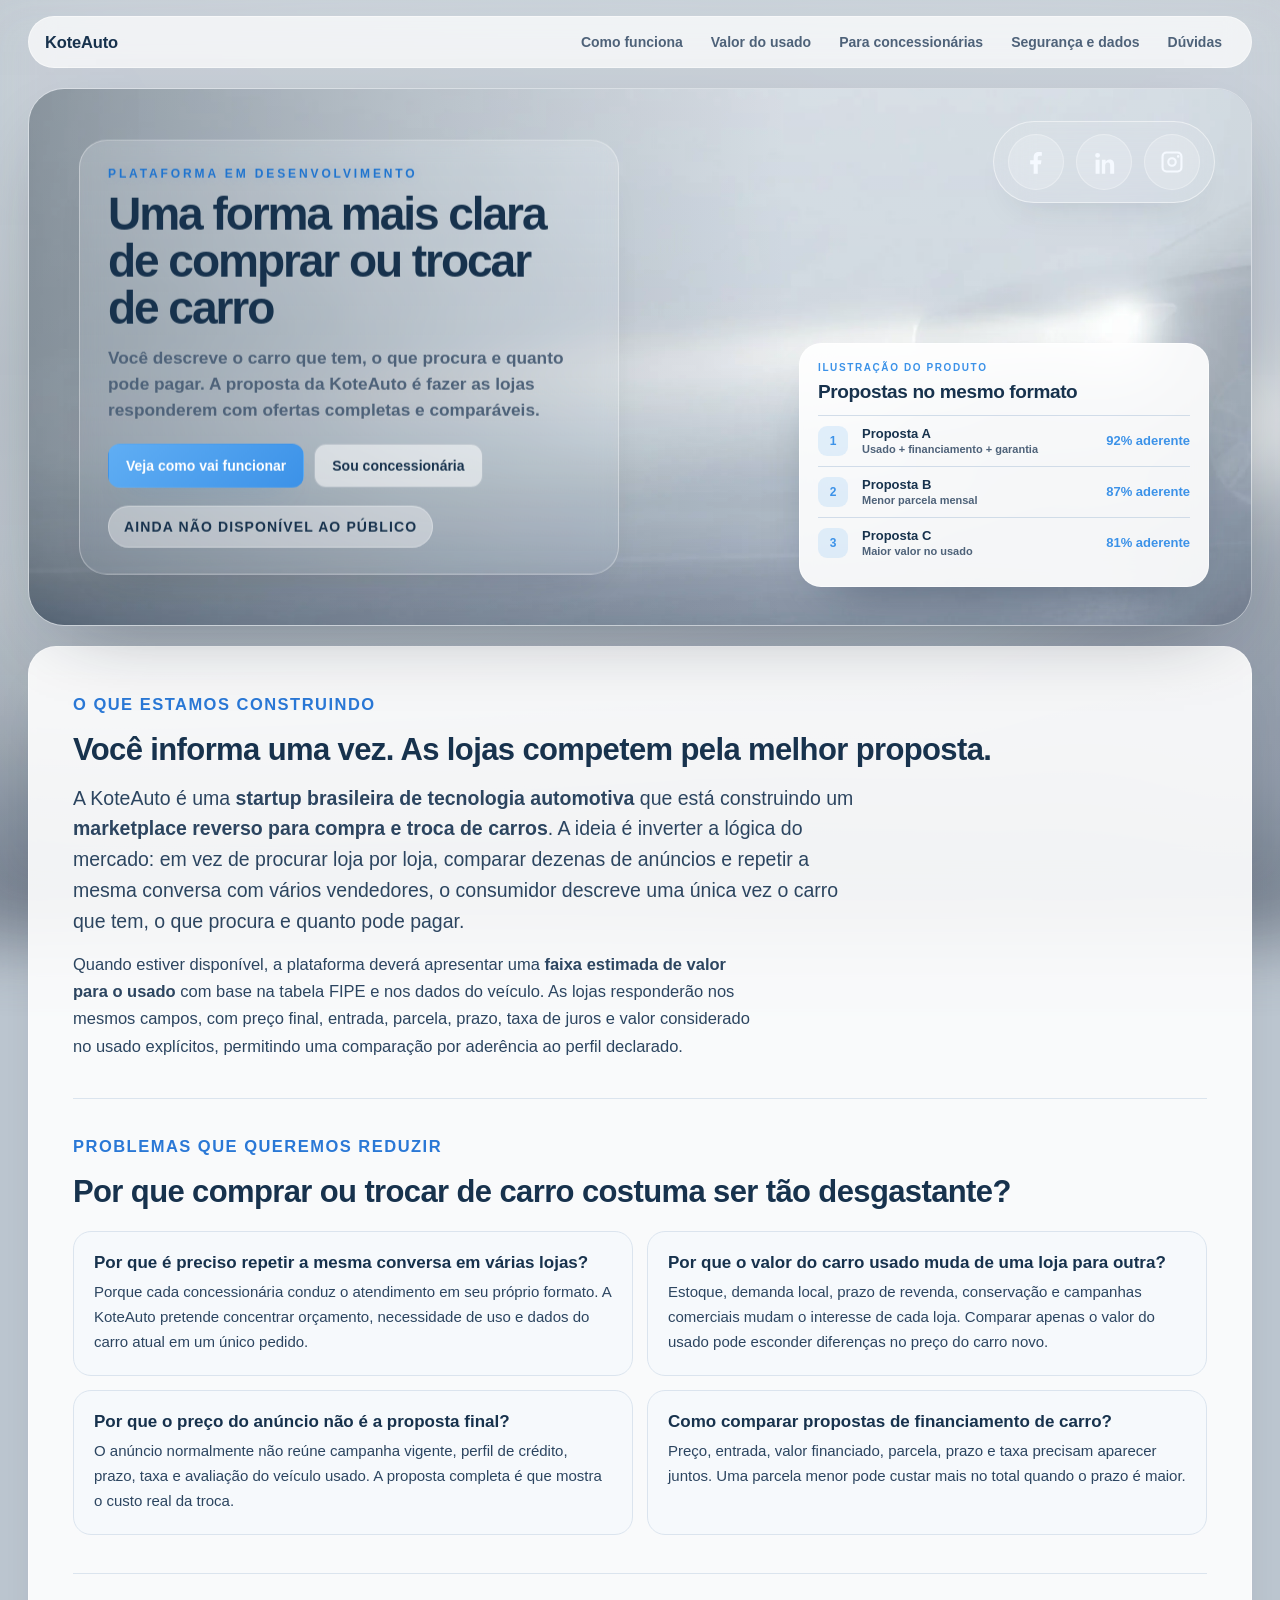
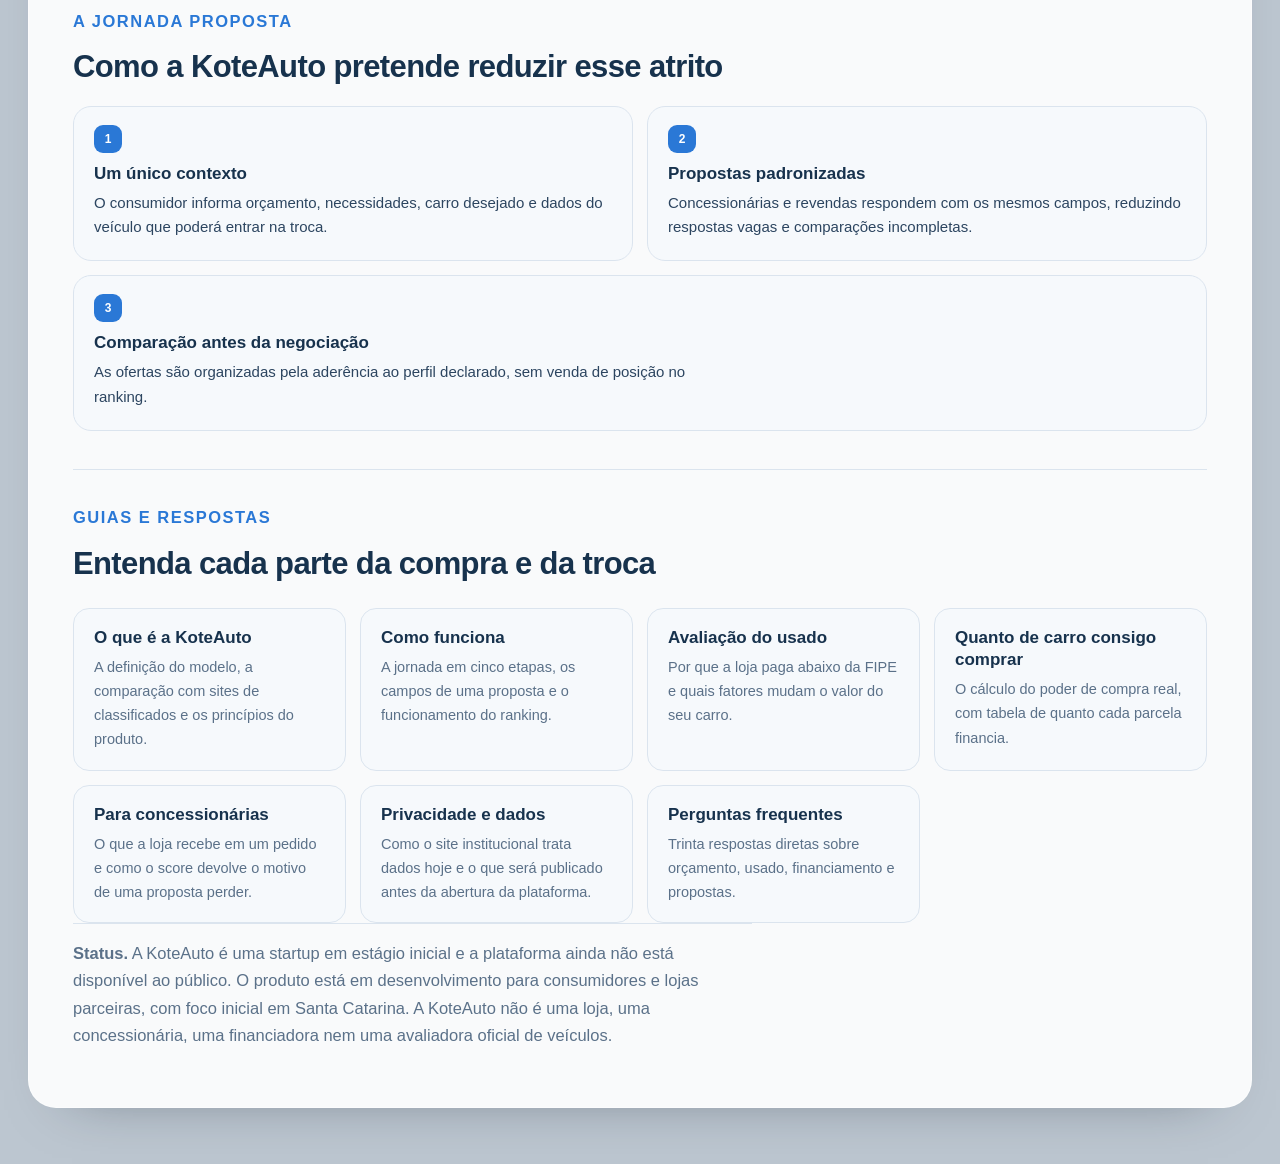
==== index.html @ b68dd977 "Atualiza site e aviso de privacidade" ====
<!DOCTYPE html>
<html lang="pt-BR">
<head>
  <meta charset="UTF-8" />
  <meta name="viewport" content="width=device-width, initial-scale=1" />
  <meta name="theme-color" content="#bcc6d0" />
  <title>KoteAuto | Marketplace reverso de compra e troca de carros</title>
  <meta
    name="description"
    content="A KoteAuto é uma startup brasileira de tecnologia automotiva que está construindo um marketplace reverso para compra e troca de carros: você informa uma vez o carro que tem, o que quer e quanto pode pagar, e as concessionárias enviam propostas comparáveis. Startup em estágio inicial, com piloto em validação."
  />
  <meta name="robots" content="index, follow, max-snippet:-1, max-image-preview:large" />
  <link rel="canonical" href="https://koteauto.com.br/" />
  <meta property="og:type" content="website" />
  <meta property="og:locale" content="pt_BR" />
  <meta property="og:site_name" content="KoteAuto" />
  <meta property="og:title" content="KoteAuto | Marketplace reverso de compra e troca de carros" />
  <meta property="og:description" content="Startup brasileira de tecnologia automotiva. Você informa uma vez, e as lojas competem pela melhor proposta." />
  <meta property="og:url" content="https://koteauto.com.br/" />
  <meta property="og:image" content="https://koteauto.com.br/new_desktop.png" />
  <meta property="og:image:alt" content="KoteAuto, uma maneira mais clara de comprar ou trocar de carro" />
  <meta name="twitter:card" content="summary_large_image" />
  <meta name="twitter:title" content="KoteAuto | Compra e troca de carros com propostas comparáveis" />
  <meta name="twitter:description" content="Conheça a proposta da KoteAuto para reduzir o desgaste de comprar ou trocar de carro." />
  <meta name="twitter:image" content="https://koteauto.com.br/new_desktop.png" />
  <link rel="icon" href="/favicon.svg" type="image/svg+xml" />
  <style>
    :root {
      --focus: #6bb3ff;
      --shadow: rgba(28, 41, 58, 0.22);
      --surface: rgba(231, 239, 247, 0.5);
      --surface-strong: rgba(255, 255, 255, 0.78);
      --surface-card: rgba(255, 255, 255, 0.9);
      --border: rgba(255, 255, 255, 0.4);
      --text-strong: #17324d;
      --text-muted: #4e6279;
      --text-on-art: #f5f9ff;
      --accent: #60aef4;
      --accent-strong: #3c92e8;
      --hero-panel: linear-gradient(180deg, rgba(244, 248, 252, 0.22), rgba(225, 234, 242, 0.1));
    }

    * {
      box-sizing: border-box;
    }

    html,
    body {
      height: 100%;
      margin: 0;
    }

    body {
      min-height: 100vh;
      min-height: 100dvh;
      overflow-x: hidden;
      background: #bcc6d0;
      color: var(--text-on-art);
      font-family: Arial, sans-serif;
    }

    body::before,
    body::after {
      content: "";
      position: fixed;
      inset: 0;
      pointer-events: none;
    }

    body::before {
      background: url("./fundo_limpo.webp") center center / cover no-repeat;
      filter: blur(34px) saturate(0.92) brightness(0.96);
      opacity: 0.95;
      transform: scale(1.08);
    }

    body::after {
      background: linear-gradient(180deg, rgba(245, 248, 252, 0.1), rgba(113, 128, 145, 0.08));
    }

    .page {
      position: relative;
      z-index: 1;
      isolation: isolate;
      width: min(1280px, calc(100vw - 24px));
      margin: 0 auto;
      padding: clamp(12px, 2vw, 20px) 0 56px;
      display: grid;
      grid-template-columns: minmax(0, 1fr);
      gap: clamp(22px, 4vw, 42px);
      align-content: start;
    }

    .desktop-layout {
      display: grid;
      gap: 18px;
      width: 100%;
    }

    .mobile-layout {
      display: none;
      width: 100%;
    }

    .mobile-stage {
      position: relative;
      width: 100%;
      min-height: 680px;
      overflow: hidden;
      border: 1px solid rgba(255, 255, 255, 0.34);
      border-radius: 30px;
      box-shadow: 0 26px 56px -38px rgba(16, 25, 38, 0.42);
    }

    .mobile-stage::before {
      content: "";
      position: absolute;
      inset: 0;
      z-index: 0;
      pointer-events: none;
      background:
        linear-gradient(180deg, rgba(255, 255, 255, 0.12), rgba(255, 255, 255, 0)),
        linear-gradient(90deg, rgba(12, 28, 43, 0.16), rgba(12, 28, 43, 0));
    }

    .mobile-art,
    .mobile-art img {
      display: block;
      width: 100%;
      height: 100%;
    }

    .mobile-art img {
      object-fit: cover;
      object-position: 74% center;
      -webkit-user-drag: none;
    }

    .mobile-social-dock {
      position: absolute;
      top: 24px;
      left: 50%;
      z-index: 2;
      display: inline-flex;
      align-items: center;
      gap: 10px;
      padding: 10px 12px;
      border: 1px solid rgba(255, 255, 255, 0.34);
      border-radius: 999px;
      background: rgba(255, 255, 255, 0.08);
      box-shadow: 0 16px 28px -24px rgba(39, 52, 68, 0.24);
      backdrop-filter: blur(12px);
      transform: translateX(-50%);
    }

    .mobile-social-link {
      width: 52px;
      height: 52px;
      display: grid;
      place-items: center;
      border-radius: 50%;
      background: rgba(255, 255, 255, 0.1);
      box-shadow: inset 0 0 0 1px rgba(255, 255, 255, 0.28);
      color: #f5f9ff;
      transition: transform 180ms ease, background-color 180ms ease, box-shadow 180ms ease;
    }

    .mobile-social-link:hover {
      transform: translateY(-1px);
      background: rgba(255, 255, 255, 0.16);
      box-shadow: inset 0 0 0 1px rgba(255, 255, 255, 0.36);
    }

    .mobile-social-link:focus-visible {
      outline: 2px solid var(--focus);
      outline-offset: 4px;
    }

    .mobile-social-link svg {
      width: 24px;
      height: 24px;
      fill: currentColor;
    }

    .mobile-social-link span {
      position: absolute;
      width: 1px;
      height: 1px;
      margin: -1px;
      padding: 0;
      overflow: hidden;
      clip: rect(0, 0, 0, 0);
      white-space: nowrap;
      border: 0;
    }

    .mobile-hero-panel {
      position: absolute;
      top: 106px;
      right: 18px;
      bottom: 20px;
      left: 18px;
      z-index: 1;
      padding: 18px;
      border: 1px solid rgba(255, 255, 255, 0.34);
      border-radius: 24px;
      background: transparent;
      color: var(--text-strong);
    }

    .mobile-hero-kicker {
      margin: 0 0 8px;
      color: #1f74cf;
      font-size: 11px;
      font-weight: 800;
      letter-spacing: 0.22em;
      text-transform: uppercase;
    }

    .mobile-hero-title {
      margin: 0;
      color: var(--text-strong);
      font-size: clamp(32px, 9.5vw, 44px);
      line-height: 1.02;
      letter-spacing: -0.045em;
    }

    .mobile-hero-subtitle {
      margin: 14px 0 0;
      color: var(--text-muted);
      font-size: 15px;
      font-weight: 600;
      line-height: 1.55;
    }

    .mobile-hero-brand {
      display: inline-flex;
      align-items: center;
      min-height: 38px;
      margin-top: 16px;
      padding: 0 16px;
      border-radius: 999px;
      box-shadow: inset 0 0 0 1px rgba(255, 255, 255, 0.24);
      color: var(--text-strong);
      font-size: 11px;
      font-weight: 700;
      letter-spacing: 0.08em;
      text-transform: uppercase;
    }

    .stage {
      position: relative;
      z-index: 2;
      width: 100%;
      max-width: 1280px;
      margin: 0 auto;
      aspect-ratio: 1366 / 580;
      user-select: none;
      -webkit-user-select: none;
      -webkit-touch-callout: none;
      overflow: hidden;
      border: 1px solid rgba(255, 255, 255, 0.32);
      border-radius: clamp(24px, 4vw, 36px);
      box-shadow: 0 28px 80px -40px rgba(16, 25, 38, 0.48);
    }

    .stage::before {
      content: "";
      position: absolute;
      inset: 0;
      z-index: 0;
      pointer-events: none;
      background:
        linear-gradient(90deg, rgba(12, 28, 43, 0.34) 0%, rgba(12, 28, 43, 0.14) 32%, rgba(12, 28, 43, 0) 62%),
        linear-gradient(180deg, rgba(255, 255, 255, 0.18), rgba(255, 255, 255, 0));
    }

    .art,
    .art picture,
    .art img {
      display: block;
      width: 100%;
      height: 100%;
    }

    .art img {
      object-fit: cover;
      object-position: center center;
      -webkit-user-drag: none;
    }

    .hero-overlay {
      position: absolute;
      top: 50%;
      left: clamp(24px, 5vw, 56px);
      z-index: 2;
      width: min(520px, calc(100% - 48px));
      padding: clamp(20px, 2.6vw, 26px);
      border: 1px solid rgba(255, 255, 255, 0.34);
      border-radius: 28px;
      background: var(--hero-panel);
      color: var(--text-strong);
      box-shadow: 0 22px 44px -34px rgba(15, 23, 42, 0.28);
      backdrop-filter: blur(10px) saturate(1.08);
      transform: translateY(-50%);
    }

    .hero-kicker {
      margin: 0 0 10px;
      color: #1f74cf;
      font-size: 12px;
      font-weight: 800;
      letter-spacing: 0.24em;
      text-shadow: 0 1px 10px rgba(31, 116, 207, 0.18);
      text-transform: uppercase;
    }

    .hero-title {
      margin: 0;
      color: var(--text-strong);
      font-size: clamp(34px, 4.2vw, 58px);
      line-height: 1.02;
      letter-spacing: -0.045em;
    }

    .hero-subtitle {
      margin: 14px 0 0;
      color: var(--text-muted);
      font-size: clamp(15px, 1.35vw, 18px);
      font-weight: 600;
      line-height: 1.5;
    }

    .hero-actions,
    .mobile-hero-actions {
      display: flex;
      flex-wrap: wrap;
      gap: 10px;
      margin-top: 20px;
    }

    .hero-cta {
      display: inline-flex;
      align-items: center;
      justify-content: center;
      min-height: 44px;
      padding: 0 17px;
      border: 1px solid transparent;
      border-radius: 12px;
      background: linear-gradient(135deg, var(--accent), var(--accent-strong));
      box-shadow: 0 16px 28px -20px rgba(38, 114, 190, 0.72);
      color: #fff;
      font-size: 14px;
      font-weight: 700;
      text-decoration: none;
      transition: transform 180ms ease, box-shadow 180ms ease;
    }

    .hero-cta--secondary {
      border-color: rgba(23, 50, 77, 0.18);
      background: rgba(255, 255, 255, 0.54);
      box-shadow: none;
      color: var(--text-strong);
    }

    .hero-cta:hover,
    .hero-cta:focus-visible {
      transform: translateY(-1px);
      box-shadow: 0 20px 32px -20px rgba(38, 114, 190, 0.82);
    }

    .hero-cta:focus-visible {
      outline: 2px solid var(--focus);
      outline-offset: 3px;
    }

    .hero-brand {
      display: inline-flex;
      align-items: center;
      min-height: 42px;
      margin-top: 18px;
      padding: 0 16px;
      border-radius: 999px;
      background: rgba(255, 255, 255, 0.38);
      box-shadow: inset 0 0 0 1px rgba(255, 255, 255, 0.28);
      color: var(--text-strong);
      font-size: 14px;
      font-weight: 700;
      letter-spacing: 0.08em;
      text-transform: uppercase;
    }

    .proposal-preview {
      position: absolute;
      right: 42px;
      bottom: 38px;
      z-index: 2;
      display: none;
      width: min(410px, 36vw);
      padding: 18px;
      border: 1px solid rgba(255, 255, 255, 0.58);
      border-radius: 22px;
      background: rgba(255, 255, 255, 0.9);
      box-shadow: 0 28px 60px -34px rgba(16, 35, 58, 0.58);
      color: var(--text-strong);
      backdrop-filter: blur(16px);
    }

    .proposal-preview small {
      display: block;
      margin-bottom: 8px;
      color: var(--accent-strong);
      font-size: 10px;
      font-weight: 800;
      letter-spacing: 0.16em;
      text-transform: uppercase;
    }

    .proposal-preview h2 {
      margin: 0 0 12px;
      font-size: 19px;
      letter-spacing: -0.02em;
    }

    .proposal-row {
      display: grid;
      grid-template-columns: 34px minmax(0, 1fr) auto;
      align-items: center;
      gap: 10px;
      padding: 10px 0;
      border-top: 1px solid rgba(195, 210, 226, 0.72);
    }

    .proposal-rank {
      width: 30px;
      height: 30px;
      display: grid;
      place-items: center;
      border-radius: 9px;
      background: rgba(96, 174, 244, 0.16);
      color: var(--accent-strong);
      font-size: 12px;
      font-weight: 800;
    }

    .proposal-name,
    .proposal-value {
      margin: 0;
    }

    .proposal-name {
      font-size: 13px;
      font-weight: 700;
    }

    .proposal-detail {
      display: block;
      margin-top: 2px;
      color: var(--text-muted);
      font-size: 11px;
    }

    .proposal-value {
      color: var(--accent-strong);
      font-size: 13px;
      font-weight: 800;
      text-align: right;
    }

    .social-dock {
      display: none;
      position: absolute;
      left: 50%;
      bottom: clamp(34px, 7vh, 62px);
      z-index: 3;
      transform: translateX(-50%);
      align-items: center;
      gap: 12px;
      padding: 14px 18px;
      border-radius: 999px;
      background: rgba(255, 255, 255, 0.14);
      border: 1px solid rgba(255, 255, 255, 0.5);
      box-shadow: 0 18px 40px rgba(39, 52, 68, 0.18);
      backdrop-filter: blur(18px);
    }

    .social-link {
      width: 56px;
      height: 56px;
      display: grid;
      place-items: center;
      border-radius: 50%;
      background: rgba(255, 255, 255, 0.18);
      box-shadow: inset 0 0 0 1px rgba(255, 255, 255, 0.3);
      color: #f5f9ff;
      transition:
        transform 180ms ease,
        background-color 180ms ease,
        box-shadow 180ms ease;
    }

    .social-link:hover {
      transform: translateY(-2px);
      background: rgba(255, 255, 255, 0.26);
      box-shadow:
        inset 0 0 0 1px rgba(255, 255, 255, 0.42),
        0 12px 24px rgba(39, 52, 68, 0.16);
    }

    .social-link:focus-visible {
      outline: 2px solid var(--focus);
      outline-offset: 4px;
      background: rgba(255, 255, 255, 0.24);
    }

    .social-link svg {
      width: 28px;
      height: 28px;
      fill: currentColor;
    }

    .social-link span {
      position: absolute;
      width: 1px;
      height: 1px;
      margin: -1px;
      padding: 0;
      overflow: hidden;
      clip: rect(0, 0, 0, 0);
      white-space: nowrap;
      border: 0;
    }

    .hotspots {
      position: absolute;
      inset: 0;
    }

    .hotspot {
      position: absolute;
      transform: translate(-50%, -50%);
      border-radius: 999px;
      background: rgba(255, 255, 255, 0);
      border: 1px solid rgba(255, 255, 255, 0);
      transition:
        transform 180ms ease,
        background-color 180ms ease,
        border-color 180ms ease,
        box-shadow 180ms ease;
    }

    .hotspot:hover {
      transform: translate(-50%, -50%) scale(1.04);
      background: rgba(255, 255, 255, 0.14);
      border-color: rgba(255, 255, 255, 0.8);
      box-shadow: 0 14px 28px rgba(0, 0, 0, 0.14);
    }

    .hotspot:focus-visible {
      outline: 2px solid var(--focus);
      outline-offset: 4px;
      background: rgba(255, 255, 255, 0.18);
      border-color: rgba(255, 255, 255, 0.95);
    }

    .hotspot span {
      position: absolute;
      width: 1px;
      height: 1px;
      margin: -1px;
      padding: 0;
      overflow: hidden;
      clip: rect(0, 0, 0, 0);
      white-space: nowrap;
      border: 0;
    }

    .hotspots--desktop .hotspot {
      width: 8.4%;
      max-width: 110px;
      min-width: 54px;
      aspect-ratio: 1;
    }

    .hotspot--facebook-desktop {
      left: 37.6%;
      top: 85.5%;
    }

    .hotspot--linkedin-desktop {
      left: 50.1%;
      top: 85.5%;
    }

    .hotspot--instagram-desktop {
      left: 62.6%;
      top: 85.5%;
    }

    .hotspots--mobile {
      display: none;
    }

    .page--clean .hotspots {
      display: none;
    }

    .page--clean .social-dock {
      display: inline-flex;
    }

    @media (min-width: 769px) {
      .page {
        width: min(1380px, calc(100vw - 40px));
        padding-top: 16px;
        gap: 18px;
      }

      .stage {
        max-width: 1320px;
        aspect-ratio: 1366 / 600;
      }

      .art img {
        object-position: center 54%;
      }

      .hero-overlay {
        left: 42px;
        width: min(510px, 42vw);
        padding: 26px 28px;
      }

      .hero-title {
        font-size: clamp(38px, 3.6vw, 52px);
      }

      .page--clean .social-dock {
        top: 32px;
        right: 36px;
        bottom: auto;
        left: auto;
        transform: none;
        padding: 12px 14px;
        background: rgba(255, 255, 255, 0.1);
        box-shadow: 0 18px 40px -26px rgba(39, 52, 68, 0.22);
      }

    }

    @media (min-width: 1100px) {
      .page {
        width: min(1460px, calc(100vw - 56px));
        gap: 20px;
      }

      .stage {
        max-width: 1400px;
      }

      .hero-overlay {
        left: 50px;
        width: min(540px, 43vw);
      }

      .proposal-preview {
        display: block;
      }

    }

    @media (min-width: 1500px) {
      .page {
        width: min(1540px, calc(100vw - 88px));
        gap: 22px;
      }

      .stage {
        max-width: 1480px;
        aspect-ratio: 1366 / 575;
      }

      .hero-overlay {
        left: 56px;
        width: min(580px, 42vw);
        padding: 30px 32px;
      }

      .hero-title {
        font-size: clamp(44px, 3.3vw, 58px);
      }

      .page--clean .social-dock {
        top: 34px;
        right: 40px;
      }

    }

    @media (max-width: 768px) {
      .desktop-layout {
        display: none;
      }

      .mobile-layout {
        display: grid;
        gap: 12px;
      }

      body::before {
        background: url("./fundo_limpo.webp") center center / cover no-repeat;
        filter: blur(24px) saturate(0.94) brightness(0.98);
      }

      .page {
        width: min(calc(100vw - 16px), 100%);
        padding: 8px 0 40px;
        gap: 18px;
      }

      .stage {
        width: 100%;
        aspect-ratio: 4 / 4.35;
        border-radius: 28px;
      }

      .art img {
        object-position: 74% center;
      }

      .hero-overlay {
        top: auto;
        right: 14px;
        bottom: 72px;
        left: 14px;
        width: auto;
        padding: 16px;
        border-color: rgba(255, 255, 255, 0.34);
        border-radius: 22px;
        background: transparent;
        box-shadow: none;
        backdrop-filter: none;
        transform: none;
      }

      .hero-title {
        font-size: clamp(28px, 9vw, 42px);
      }

      .hero-subtitle {
        font-size: 15px;
      }

      .mobile-hero-actions {
        display: grid;
        grid-template-columns: 1fr;
        margin-top: 18px;
      }

      .mobile-hero-brand {
        min-height: 38px;
        margin-top: 14px;
        background: transparent;
        box-shadow: inset 0 0 0 1px rgba(255, 255, 255, 0.24);
        font-size: 10px;
      }

      .hotspots--desktop {
        display: none;
      }

      .hotspots--mobile {
        display: block;
      }

      .hotspots--mobile .hotspot {
        width: 13.6%;
        max-width: 112px;
        min-width: 58px;
        aspect-ratio: 1;
      }

      .hotspot--facebook-mobile {
        left: 27.6%;
        top: 87.7%;
      }

      .hotspot--linkedin-mobile {
        left: 50.2%;
        top: 87.7%;
      }

      .hotspot--instagram-mobile {
        left: 72.7%;
        top: 87.7%;
      }

      .page--clean .social-dock {
        gap: 10px;
        padding: 10px 12px;
        top: 42px;
        bottom: auto;
        background: rgba(255, 255, 255, 0.08);
        box-shadow: 0 16px 26px -24px rgba(39, 52, 68, 0.24);
        backdrop-filter: blur(12px);
      }

      .social-link {
        width: 50px;
        height: 50px;
      }

      .social-link svg {
        width: 24px;
        height: 24px;
      }

    }

    @media (prefers-reduced-motion: reduce) {
      .hotspot,
      .mobile-social-link,
      .hero-cta {
        transition: none;
        animation: none;
      }
    }

    /* --- Navegação de conteúdo --- */
    .home-nav {
      width: 100%;
      min-width: 0;
      display: flex;
      flex-wrap: nowrap;
      align-items: center;
      gap: 16px;
      overflow-x: auto;
      scrollbar-width: none;
      padding: 10px 16px;
      border: 1px solid rgba(255, 255, 255, 0.44);
      border-radius: 999px;
      background: rgba(255, 255, 255, 0.72);
      backdrop-filter: blur(12px);
      box-shadow: 0 18px 36px -30px rgba(16, 25, 38, 0.5);
    }

    .home-nav::-webkit-scrollbar {
      display: none;
    }

    .home-nav-brand {
      flex: 0 0 auto;
      font-weight: 700;
      font-size: 16.5px;
      letter-spacing: -0.01em;
      color: #17324d;
      text-decoration: none;
    }

    .home-nav-links {
      display: flex;
      flex-wrap: nowrap;
      gap: 2px;
      list-style: none;
      margin: 0 0 0 auto;
      padding: 0;
      min-width: 0;
      flex: 0 0 auto;
    }

    .home-nav-links a {
      display: block;
      padding: 7px 13px;
      border-radius: 999px;
      font-size: 14px;
      font-weight: 600;
      color: #4e6279;
      text-decoration: none;
      white-space: nowrap;
      transition: background 0.15s, color 0.15s;
    }

    .home-nav-links a:hover,
    .home-nav-links a:focus-visible {
      background: rgba(96, 174, 244, 0.18);
      color: #184f95;
    }

    /* --- Bloco de conteúdo indexável --- */
    .home-content {
      background: rgba(255, 255, 255, 0.9);
      border: 1px solid rgba(255, 255, 255, 0.5);
      border-radius: 28px;
      padding: clamp(24px, 3.6vw, 44px);
      color: #2c4560;
      box-shadow: 0 26px 56px -44px rgba(16, 25, 38, 0.5);
    }

    .home-content h2 {
      font-size: clamp(23px, 3vw, 31px);
      line-height: 1.18;
      letter-spacing: -0.02em;
      color: #17324d;
      margin: 0 0 14px;
    }

    .home-content h3 {
      font-size: 17px;
      line-height: 1.3;
      color: #17324d;
      margin: 0 0 6px;
    }

    .home-content p {
      font-size: 16.5px;
      line-height: 1.66;
      margin: 0 0 14px;
      max-width: 74ch;
    }

    .home-content .home-lead {
      font-size: clamp(17px, 2vw, 19.5px);
      line-height: 1.58;
    }

    .home-eyebrow {
      display: inline-block;
      font-size: 12.5px;
      font-weight: 700;
      letter-spacing: 0.09em;
      text-transform: uppercase;
      color: #2a78d6;
      margin: 0 0 10px;
    }

    .home-cards {
      display: grid;
      grid-template-columns: repeat(auto-fit, minmax(238px, 1fr));
      gap: 14px;
      margin-top: 26px;
    }

    .home-card {
      display: block;
      padding: 18px 20px;
      border-radius: 16px;
      border: 1px solid #dbe4ee;
      background: #f6f9fc;
      text-decoration: none;
      color: #2c4560;
      transition: transform 0.15s, border-color 0.15s;
    }

    .home-card:hover,
    .home-card:focus-visible {
      transform: translateY(-2px);
      border-color: #86b6ef;
    }

    .home-card p {
      font-size: 14.5px;
      color: #5b7189;
      margin: 0;
    }

    .home-section {
      margin-top: 38px;
      padding-top: 34px;
      border-top: 1px solid #dbe4ee;
    }

    .pain-grid,
    .home-steps {
      display: grid;
      grid-template-columns: repeat(2, minmax(0, 1fr));
      gap: 14px;
      margin-top: 20px;
    }

    .pain-card,
    .home-step {
      padding: 20px;
      border: 1px solid #dbe4ee;
      border-radius: 18px;
      background: #f6f9fc;
    }

    .pain-card p,
    .home-step p {
      margin: 0;
      font-size: 15px;
    }

    .home-step {
      position: relative;
      padding-top: 56px;
    }

    .home-step-number {
      position: absolute;
      top: 18px;
      left: 20px;
      width: 28px;
      height: 28px;
      display: grid;
      place-items: center;
      border-radius: 9px;
      background: #2a78d6;
      color: #fff;
      font-size: 12px;
      font-weight: 800;
    }

    .home-step:last-child {
      grid-column: 1 / -1;
    }

    .home-status {
      margin: 24px 0 0;
      padding-top: 16px;
      border-top: 1px solid #dbe4ee;
      font-size: 14.5px;
      color: #5b7189;
    }

    @media (max-width: 768px) {
      .home-nav {
        border-radius: 22px;
      }

      .home-nav-links {
        margin-left: 0;
      }

      .pain-grid,
      .home-steps {
        grid-template-columns: 1fr;
      }

      .home-step:last-child {
        grid-column: auto;
      }
    }
  </style>
</head>
<body>
  <main class="page" aria-label="KoteAuto em construção">
    <nav class="home-nav" aria-label="Conteúdo KoteAuto">
      <a class="home-nav-brand" href="/">KoteAuto</a>
      <ul class="home-nav-links">
        <li><a href="/como-funciona">Como funciona</a></li>
        <li><a href="/avaliacao-do-usado">Valor do usado</a></li>
        <li><a href="/para-concessionarias">Para concessionárias</a></li>
        <li><a href="/privacidade-e-dados">Segurança e dados</a></li>
        <li><a href="/perguntas-frequentes">Dúvidas</a></li>
      </ul>
    </nav>
    <div class="desktop-layout">
      <div class="stage">
        <div class="art">
          <picture>
            <source data-background-source="mobile" srcset="./fundo_limpo.webp" media="(max-width: 768px)" type="image/webp" />
            <source data-background-source="desktop" srcset="./fundo_limpo.webp" media="(min-width: 769px)" type="image/webp" />
            <img data-background-image src="./fundo_limpo.webp" alt="Farol de veículo na neblina" width="2798" height="1690" />
          </picture>
        </div>

        <section class="hero-overlay" aria-labelledby="hero-title">
          <p class="hero-kicker">Plataforma em desenvolvimento</p>
          <h1 class="hero-title" id="hero-title">Uma forma mais clara de comprar ou trocar de carro</h1>
          <p class="hero-subtitle">Você descreve o carro que tem, o que procura e quanto pode pagar. A proposta da KoteAuto é fazer as lojas responderem com ofertas completas e comparáveis.</p>

          <div class="hero-actions">
            <a class="hero-cta" href="/como-funciona">Veja como vai funcionar</a>
            <a class="hero-cta hero-cta--secondary" href="/para-concessionarias">Sou concessionária</a>
          </div>

          <div class="hero-brand">Ainda não disponível ao público</div>
        </section>

        <aside class="proposal-preview" aria-label="Ilustração de propostas comparáveis">
          <small>Ilustração do produto</small>
          <h2>Propostas no mesmo formato</h2>
          <div class="proposal-row">
            <span class="proposal-rank">1</span>
            <p class="proposal-name">Proposta A<span class="proposal-detail">Usado + financiamento + garantia</span></p>
            <p class="proposal-value">92% aderente</p>
          </div>
          <div class="proposal-row">
            <span class="proposal-rank">2</span>
            <p class="proposal-name">Proposta B<span class="proposal-detail">Menor parcela mensal</span></p>
            <p class="proposal-value">87% aderente</p>
          </div>
          <div class="proposal-row">
            <span class="proposal-rank">3</span>
            <p class="proposal-name">Proposta C<span class="proposal-detail">Maior valor no usado</span></p>
            <p class="proposal-value">81% aderente</p>
          </div>
        </aside>

        <div class="hotspots hotspots--desktop" aria-label="Redes sociais da KoteAuto no desktop">
          <a
            class="hotspot hotspot--facebook-desktop"
            data-social="facebook"
            href="https://www.facebook.com/"
            target="_blank"
            rel="noreferrer"
            aria-label="Facebook da KoteAuto"
          >
            <span>Facebook</span>
          </a>
          <a
            class="hotspot hotspot--linkedin-desktop"
            data-social="linkedin"
            href="https://www.linkedin.com/"
            target="_blank"
            rel="noreferrer"
            aria-label="LinkedIn da KoteAuto"
          >
            <span>LinkedIn</span>
          </a>
          <a
            class="hotspot hotspot--instagram-desktop"
            data-social="instagram"
            href="https://www.instagram.com/"
            target="_blank"
            rel="noreferrer"
            aria-label="Instagram da KoteAuto"
          >
            <span>Instagram</span>
          </a>
        </div>

        <div class="hotspots hotspots--mobile" aria-label="Redes sociais da KoteAuto no mobile">
          <a
            class="hotspot hotspot--facebook-mobile"
            data-social="facebook"
            href="https://www.facebook.com/"
            target="_blank"
            rel="noreferrer"
            aria-label="Facebook da KoteAuto"
          >
            <span>Facebook</span>
          </a>
          <a
            class="hotspot hotspot--linkedin-mobile"
            data-social="linkedin"
            href="https://www.linkedin.com/"
            target="_blank"
            rel="noreferrer"
            aria-label="LinkedIn da KoteAuto"
          >
            <span>LinkedIn</span>
          </a>
          <a
            class="hotspot hotspot--instagram-mobile"
            data-social="instagram"
            href="https://www.instagram.com/"
            target="_blank"
            rel="noreferrer"
            aria-label="Instagram da KoteAuto"
          >
            <span>Instagram</span>
          </a>
        </div>

        <div class="social-dock" aria-label="Redes sociais da KoteAuto">
          <a
            class="social-link"
            data-social="facebook"
            href="https://www.facebook.com/"
            target="_blank"
            rel="noreferrer"
            aria-label="Facebook da KoteAuto"
          >
            <svg viewBox="0 0 24 24" aria-hidden="true">
              <path d="M13.5 22v-8h2.7l.5-3.4h-3.2V8.4c0-1 .3-1.7 1.8-1.7H17V3.6c-.3 0-1.4-.1-2.6-.1-2.6 0-4.4 1.6-4.4 4.5v2.6H7v3.4h3V22h3.5Z" />
            </svg>
            <span>Facebook</span>
          </a>
          <a
            class="social-link"
            data-social="linkedin"
            href="https://www.linkedin.com/"
            target="_blank"
            rel="noreferrer"
            aria-label="LinkedIn da KoteAuto"
          >
            <svg viewBox="0 0 24 24" aria-hidden="true">
              <path d="M6.5 8.4a2.1 2.1 0 1 1 0-4.2 2.1 2.1 0 0 1 0 4.2ZM4.8 22V10.1h3.4V22H4.8Zm5.4 0V10.1h3.2v1.6h.1c.4-.8 1.5-1.9 3.2-1.9 3.4 0 4 2.2 4 5.2V22h-3.4v-6.2c0-1.5 0-3.3-2-3.3s-2.3 1.6-2.3 3.2V22h-3.4Z" />
            </svg>
            <span>LinkedIn</span>
          </a>
          <a
            class="social-link"
            data-social="instagram"
            href="https://www.instagram.com/"
            target="_blank"
            rel="noreferrer"
            aria-label="Instagram da KoteAuto"
          >
            <svg viewBox="0 0 24 24" aria-hidden="true">
              <path d="M7.2 3h9.6A4.2 4.2 0 0 1 21 7.2v9.6a4.2 4.2 0 0 1-4.2 4.2H7.2A4.2 4.2 0 0 1 3 16.8V7.2A4.2 4.2 0 0 1 7.2 3Zm-.1 1.8A2.4 2.4 0 0 0 4.8 7.1v9.8a2.4 2.4 0 0 0 2.3 2.3h9.8a2.4 2.4 0 0 0 2.3-2.3V7.1a2.4 2.4 0 0 0-2.3-2.3H7.1Zm10.2 1.3a1.1 1.1 0 1 1 0 2.2 1.1 1.1 0 0 1 0-2.2ZM12 7.9a4.1 4.1 0 1 1 0 8.2 4.1 4.1 0 0 1 0-8.2Zm0 1.8a2.3 2.3 0 1 0 0 4.6 2.3 2.3 0 0 0 0-4.6Z" />
            </svg>
            <span>Instagram</span>
          </a>
        </div>
      </div>

    </div>

    <div class="mobile-layout">
      <section class="mobile-stage" aria-labelledby="mobile-hero-title">
        <div class="mobile-art">
          <img src="./fundo_limpo.webp" alt="Farol de veículo na neblina" width="2798" height="1690" />
        </div>

        <div class="mobile-social-dock" aria-label="Redes sociais da KoteAuto no mobile">
          <a
            class="mobile-social-link"
            data-social="facebook"
            href="https://www.facebook.com/"
            target="_blank"
            rel="noreferrer"
            aria-label="Facebook da KoteAuto"
          >
            <svg viewBox="0 0 24 24" aria-hidden="true">
              <path d="M13.5 22v-8h2.7l.5-3.4h-3.2V8.4c0-1 .3-1.7 1.8-1.7H17V3.6c-.3 0-1.4-.1-2.6-.1-2.6 0-4.4 1.6-4.4 4.5v2.6H7v3.4h3V22h3.5Z" />
            </svg>
            <span>Facebook</span>
          </a>
          <a
            class="mobile-social-link"
            data-social="linkedin"
            href="https://www.linkedin.com/"
            target="_blank"
            rel="noreferrer"
            aria-label="LinkedIn da KoteAuto"
          >
            <svg viewBox="0 0 24 24" aria-hidden="true">
              <path d="M6.5 8.4a2.1 2.1 0 1 1 0-4.2 2.1 2.1 0 0 1 0 4.2ZM4.8 22V10.1h3.4V22H4.8Zm5.4 0V10.1h3.2v1.6h.1c.4-.8 1.5-1.9 3.2-1.9 3.4 0 4 2.2 4 5.2V22h-3.4v-6.2c0-1.5 0-3.3-2-3.3s-2.3 1.6-2.3 3.2V22h-3.4Z" />
            </svg>
            <span>LinkedIn</span>
          </a>
          <a
            class="mobile-social-link"
            data-social="instagram"
            href="https://www.instagram.com/"
            target="_blank"
            rel="noreferrer"
            aria-label="Instagram da KoteAuto"
          >
            <svg viewBox="0 0 24 24" aria-hidden="true">
              <path d="M7.2 3h9.6A4.2 4.2 0 0 1 21 7.2v9.6a4.2 4.2 0 0 1-4.2 4.2H7.2A4.2 4.2 0 0 1 3 16.8V7.2A4.2 4.2 0 0 1 7.2 3Zm-.1 1.8A2.4 2.4 0 0 0 4.8 7.1v9.8a2.4 2.4 0 0 0 2.3 2.3h9.8a2.4 2.4 0 0 0 2.3-2.3V7.1a2.4 2.4 0 0 0-2.3-2.3H7.1Zm10.2 1.3a1.1 1.1 0 1 1 0 2.2 1.1 1.1 0 0 1 0-2.2ZM12 7.9a4.1 4.1 0 1 1 0 8.2 4.1 4.1 0 0 1 0-8.2Zm0 1.8a2.3 2.3 0 1 0 0 4.6 2.3 2.3 0 0 0 0-4.6Z" />
            </svg>
            <span>Instagram</span>
          </a>
        </div>

        <section class="mobile-hero-panel" aria-label="Apresentação da KoteAuto">
          <p class="mobile-hero-kicker">Plataforma em desenvolvimento</p>
          <h1 class="mobile-hero-title" id="mobile-hero-title">Uma forma mais clara de comprar ou trocar de carro</h1>
          <p class="mobile-hero-subtitle">Você descreve sua necessidade uma vez. A proposta é receber ofertas completas e comparáveis de concessionárias.</p>

          <div class="mobile-hero-actions">
            <a class="hero-cta" href="/como-funciona">Veja como vai funcionar</a>
            <a class="hero-cta hero-cta--secondary" href="/para-concessionarias">Sou concessionária</a>
          </div>

          <div class="mobile-hero-brand">Ainda não disponível ao público</div>
        </section>
      </section>

    </div>

    <section class="home-content" aria-labelledby="sobre-title">
      <p class="home-eyebrow">O que estamos construindo</p>
      <h2 id="sobre-title">Você informa uma vez. As lojas competem pela melhor proposta.</h2>
      <p class="home-lead">A KoteAuto é uma <strong>startup brasileira de tecnologia automotiva</strong> que está construindo um <strong>marketplace reverso para compra e troca de carros</strong>. A ideia é inverter a lógica do mercado: em vez de procurar loja por loja, comparar dezenas de anúncios e repetir a mesma conversa com vários vendedores, o consumidor descreve uma única vez o carro que tem, o que procura e quanto pode pagar.</p>
      <p>Quando estiver disponível, a plataforma deverá apresentar uma <strong>faixa estimada de valor para o usado</strong> com base na tabela FIPE e nos dados do veículo. As lojas responderão nos mesmos campos, com preço final, entrada, parcela, prazo, taxa de juros e valor considerado no usado explícitos, permitindo uma comparação por aderência ao perfil declarado.</p>

      <section class="home-section" aria-labelledby="atrito-title">
        <p class="home-eyebrow">Problemas que queremos reduzir</p>
        <h2 id="atrito-title">Por que comprar ou trocar de carro costuma ser tão desgastante?</h2>
        <div class="pain-grid">
          <article class="pain-card">
            <h3>Por que é preciso repetir a mesma conversa em várias lojas?</h3>
            <p>Porque cada concessionária conduz o atendimento em seu próprio formato. A KoteAuto pretende concentrar orçamento, necessidade de uso e dados do carro atual em um único pedido.</p>
          </article>
          <article class="pain-card">
            <h3>Por que o valor do carro usado muda de uma loja para outra?</h3>
            <p>Estoque, demanda local, prazo de revenda, conservação e campanhas comerciais mudam o interesse de cada loja. Comparar apenas o valor do usado pode esconder diferenças no preço do carro novo.</p>
          </article>
          <article class="pain-card">
            <h3>Por que o preço do anúncio não é a proposta final?</h3>
            <p>O anúncio normalmente não reúne campanha vigente, perfil de crédito, prazo, taxa e avaliação do veículo usado. A proposta completa é que mostra o custo real da troca.</p>
          </article>
          <article class="pain-card">
            <h3>Como comparar propostas de financiamento de carro?</h3>
            <p>Preço, entrada, valor financiado, parcela, prazo e taxa precisam aparecer juntos. Uma parcela menor pode custar mais no total quando o prazo é maior.</p>
          </article>
        </div>
      </section>

      <section class="home-section" aria-labelledby="passos-title">
        <p class="home-eyebrow">A jornada proposta</p>
        <h2 id="passos-title">Como a KoteAuto pretende reduzir esse atrito</h2>
        <div class="home-steps">
          <article class="home-step">
            <span class="home-step-number">1</span>
            <h3>Um único contexto</h3>
            <p>O consumidor informa orçamento, necessidades, carro desejado e dados do veículo que poderá entrar na troca.</p>
          </article>
          <article class="home-step">
            <span class="home-step-number">2</span>
            <h3>Propostas padronizadas</h3>
            <p>Concessionárias e revendas respondem com os mesmos campos, reduzindo respostas vagas e comparações incompletas.</p>
          </article>
          <article class="home-step">
            <span class="home-step-number">3</span>
            <h3>Comparação antes da negociação</h3>
            <p>As ofertas são organizadas pela aderência ao perfil declarado, sem venda de posição no ranking.</p>
          </article>
        </div>
      </section>

      <section class="home-section" aria-labelledby="guias-title">
        <p class="home-eyebrow">Guias e respostas</p>
        <h2 id="guias-title">Entenda cada parte da compra e da troca</h2>
        <div class="home-cards">
        <a class="home-card" href="/o-que-e-a-koteauto">
          <h3>O que é a KoteAuto</h3>
          <p>A definição do modelo, a comparação com sites de classificados e os princípios do produto.</p>
        </a>
        <a class="home-card" href="/como-funciona">
          <h3>Como funciona</h3>
          <p>A jornada em cinco etapas, os campos de uma proposta e o funcionamento do ranking.</p>
        </a>
        <a class="home-card" href="/avaliacao-do-usado">
          <h3>Avaliação do usado</h3>
          <p>Por que a loja paga abaixo da FIPE e quais fatores mudam o valor do seu carro.</p>
        </a>
        <a class="home-card" href="/quanto-de-carro-consigo-comprar">
          <h3>Quanto de carro consigo comprar</h3>
          <p>O cálculo do poder de compra real, com tabela de quanto cada parcela financia.</p>
        </a>
        <a class="home-card" href="/para-concessionarias">
          <h3>Para concessionárias</h3>
          <p>O que a loja recebe em um pedido e como o score devolve o motivo de uma proposta perder.</p>
        </a>
        <a class="home-card" href="/privacidade-e-dados">
          <h3>Privacidade e dados</h3>
          <p>Como o site institucional trata dados hoje e o que será publicado antes da abertura da plataforma.</p>
        </a>
        <a class="home-card" href="/perguntas-frequentes">
          <h3>Perguntas frequentes</h3>
          <p>Trinta respostas diretas sobre orçamento, usado, financiamento e propostas.</p>
        </a>
        </div>
      </section>

      <p class="home-status"><strong>Status.</strong> A KoteAuto é uma startup em estágio inicial e a plataforma ainda não está disponível ao público. O produto está em desenvolvimento para consumidores e lojas parceiras, com foco inicial em Santa Catarina. A KoteAuto não é uma loja, uma concessionária, uma financiadora nem uma avaliadora oficial de veículos.</p>
    </section>
  </main>

  <script>
    const socialLinks = {
      facebook: "https://www.facebook.com/61589312203457/",
      linkedin: "https://linkedin.com/company/koteauto",
      instagram: "https://www.instagram.com/contatokoteauto/"
    };
    const backgroundMode = "clean";
    const cleanBackgrounds = {
      desktop: "./fundo_limpo.webp",
      mobile: "./fundo_limpo.webp"
    };
    const page = document.querySelector(".page");
    const desktopBackgroundSource = document.querySelector('[data-background-source="desktop"]');
    const mobileBackgroundSource = document.querySelector('[data-background-source="mobile"]');
    const backgroundImage = document.querySelector("[data-background-image]");

    document.querySelectorAll("[data-social]").forEach((link) => {
      const network = link.dataset.social;
      const url = socialLinks[network];

      if (url) {
        link.href = url;
        return;
      }

      link.removeAttribute("href");
      link.removeAttribute("target");
      link.setAttribute("aria-disabled", "true");
      link.style.pointerEvents = "none";
    });

    if (backgroundMode === "clean") {
      desktopBackgroundSource.srcset = cleanBackgrounds.desktop;
      mobileBackgroundSource.srcset = cleanBackgrounds.mobile || cleanBackgrounds.desktop;
      backgroundImage.src = cleanBackgrounds.desktop;
      page.classList.add("page--clean");
    }
  </script>

  <script type="application/ld+json">
  {
    "@context": "https://schema.org",
    "@graph": [
      {
        "@type": "Organization",
        "@id": "https://koteauto.com.br/#organizacao",
        "name": "KoteAuto",
        "alternateName": "Kote Auto",
        "url": "https://koteauto.com.br/",
        "description": "A KoteAuto é uma startup brasileira de tecnologia automotiva que está construindo um marketplace reverso para compra e troca de veículos. A proposta é permitir que o consumidor informe uma única vez o carro que possui, o carro que deseja e sua capacidade de pagamento para comparar propostas padronizadas de concessionárias e revendas.",
        "disambiguatingDescription": "Startup brasileira em estágio inicial, sediada em Santa Catarina, com produto em desenvolvimento e ainda não disponível ao público.",
        "slogan": "Você informa uma vez. As lojas competem pela melhor proposta.",
        "foundingLocation": {"@type": "Place", "address": {"@type": "PostalAddress", "addressRegion": "SC", "addressCountry": "BR"}},
        "areaServed": {"@type": "Country", "name": "Brasil"},
        "knowsAbout": [
          "startup de tecnologia automotiva",
          "marketplace reverso automotivo",
          "compra e troca de carros",
          "avaliação de carro usado",
          "tabela FIPE",
          "comparação de propostas de financiamento de veículos",
          "leads qualificados para concessionárias"
        ],
        "sameAs": [
          "https://www.instagram.com/contatokoteauto/",
          "https://linkedin.com/company/koteauto",
          "https://www.facebook.com/61589312203457/"
        ]
      },
      {
        "@type": "WebSite",
        "@id": "https://koteauto.com.br/#site",
        "url": "https://koteauto.com.br/",
        "name": "KoteAuto",
        "inLanguage": "pt-BR",
        "publisher": {"@id": "https://koteauto.com.br/#organizacao"}
      },
      {
        "@type": "SoftwareApplication",
        "name": "KoteAuto",
        "applicationCategory": "BusinessApplication",
        "applicationSubCategory": "Marketplace reverso automotivo",
        "operatingSystem": "Web",
        "inLanguage": "pt-BR",
        "url": "https://koteauto.com.br/",
        "description": "Produto em desenvolvimento da KoteAuto para o consumidor descrever uma única vez o carro que possui, o carro que deseja e seu orçamento, receber uma estimativa do veículo usado e comparar propostas padronizadas de concessionárias e revendas.",
        "softwareVersion": "Em desenvolvimento",
        "publisher": {"@id": "https://koteauto.com.br/#organizacao"}
      },
      {
        "@type": "FAQPage",
        "mainEntity": [
          {
            "@type": "Question",
            "name": "Por que é preciso repetir a mesma conversa em várias lojas para trocar de carro?",
            "acceptedAnswer": {"@type": "Answer", "text": "Porque cada concessionária conduz o atendimento em seu próprio formato. A KoteAuto pretende concentrar orçamento, necessidade de uso e dados do carro atual em um único pedido."}
          },
          {
            "@type": "Question",
            "name": "Por que o valor do carro usado muda de uma loja para outra?",
            "acceptedAnswer": {"@type": "Answer", "text": "Estoque, demanda local, prazo de revenda, conservação e campanhas comerciais mudam o interesse de cada loja. Comparar apenas o valor do usado pode esconder diferenças no preço do carro novo."}
          },
          {
            "@type": "Question",
            "name": "Por que o preço do anúncio não é a proposta final do carro?",
            "acceptedAnswer": {"@type": "Answer", "text": "O anúncio normalmente não reúne campanha vigente, perfil de crédito, prazo, taxa e avaliação do veículo usado. A proposta completa é que mostra o custo real da troca."}
          },
          {
            "@type": "Question",
            "name": "Como comparar propostas de financiamento de carro?",
            "acceptedAnswer": {"@type": "Answer", "text": "Preço, entrada, valor financiado, parcela, prazo e taxa precisam aparecer juntos. Uma parcela menor pode custar mais no total quando o prazo é maior."}
          }
        ]
      },
      {
        "@type": "ItemList",
        "name": "Conteúdo KoteAuto",
        "itemListElement": [
          {"@type": "ListItem", "position": 1, "name": "O que é a KoteAuto", "url": "https://koteauto.com.br/o-que-e-a-koteauto"},
          {"@type": "ListItem", "position": 2, "name": "Como funciona", "url": "https://koteauto.com.br/como-funciona"},
          {"@type": "ListItem", "position": 3, "name": "Avaliação do usado", "url": "https://koteauto.com.br/avaliacao-do-usado"},
          {"@type": "ListItem", "position": 4, "name": "Quanto de carro consigo comprar", "url": "https://koteauto.com.br/quanto-de-carro-consigo-comprar"},
          {"@type": "ListItem", "position": 5, "name": "Para concessionárias", "url": "https://koteauto.com.br/para-concessionarias"},
          {"@type": "ListItem", "position": 6, "name": "Privacidade e dados", "url": "https://koteauto.com.br/privacidade-e-dados"},
          {"@type": "ListItem", "position": 7, "name": "Perguntas frequentes", "url": "https://koteauto.com.br/perguntas-frequentes"}
        ]
      }
    ]
  }
  </script>
</body>
</html>
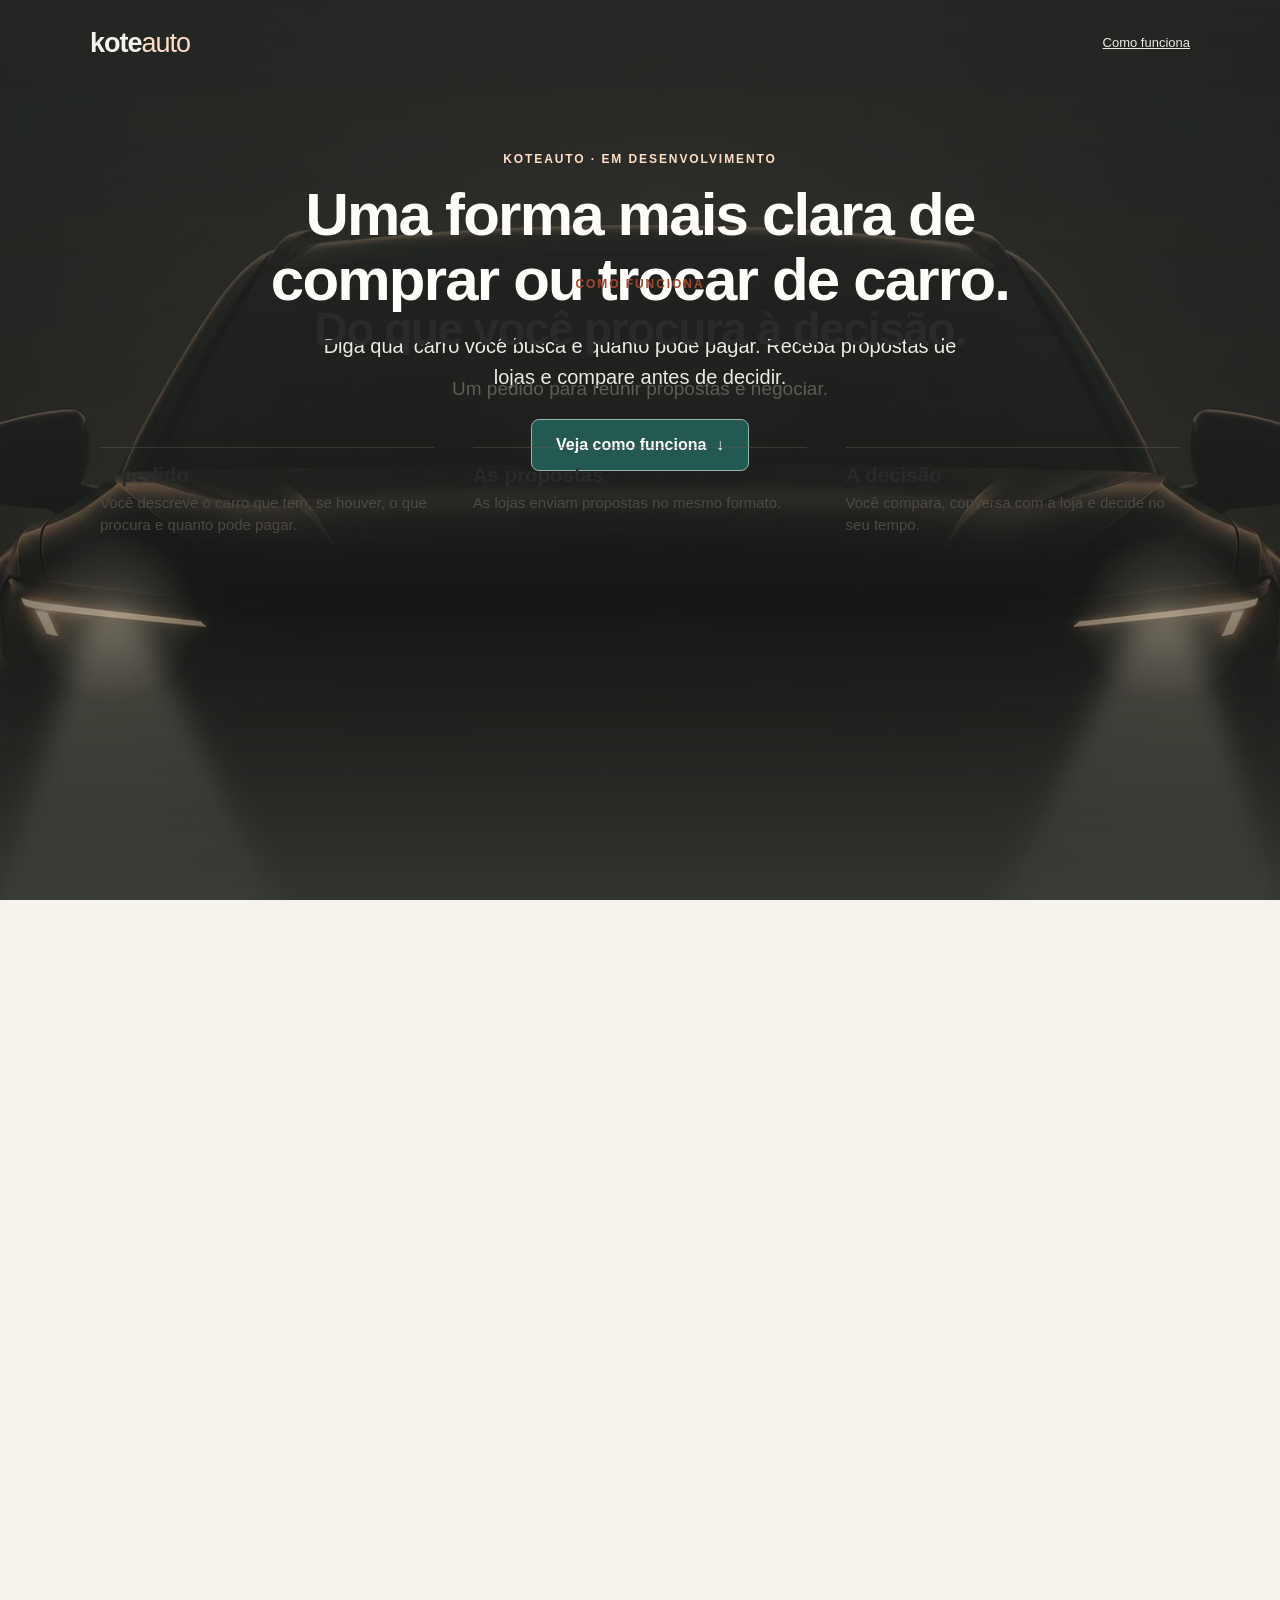
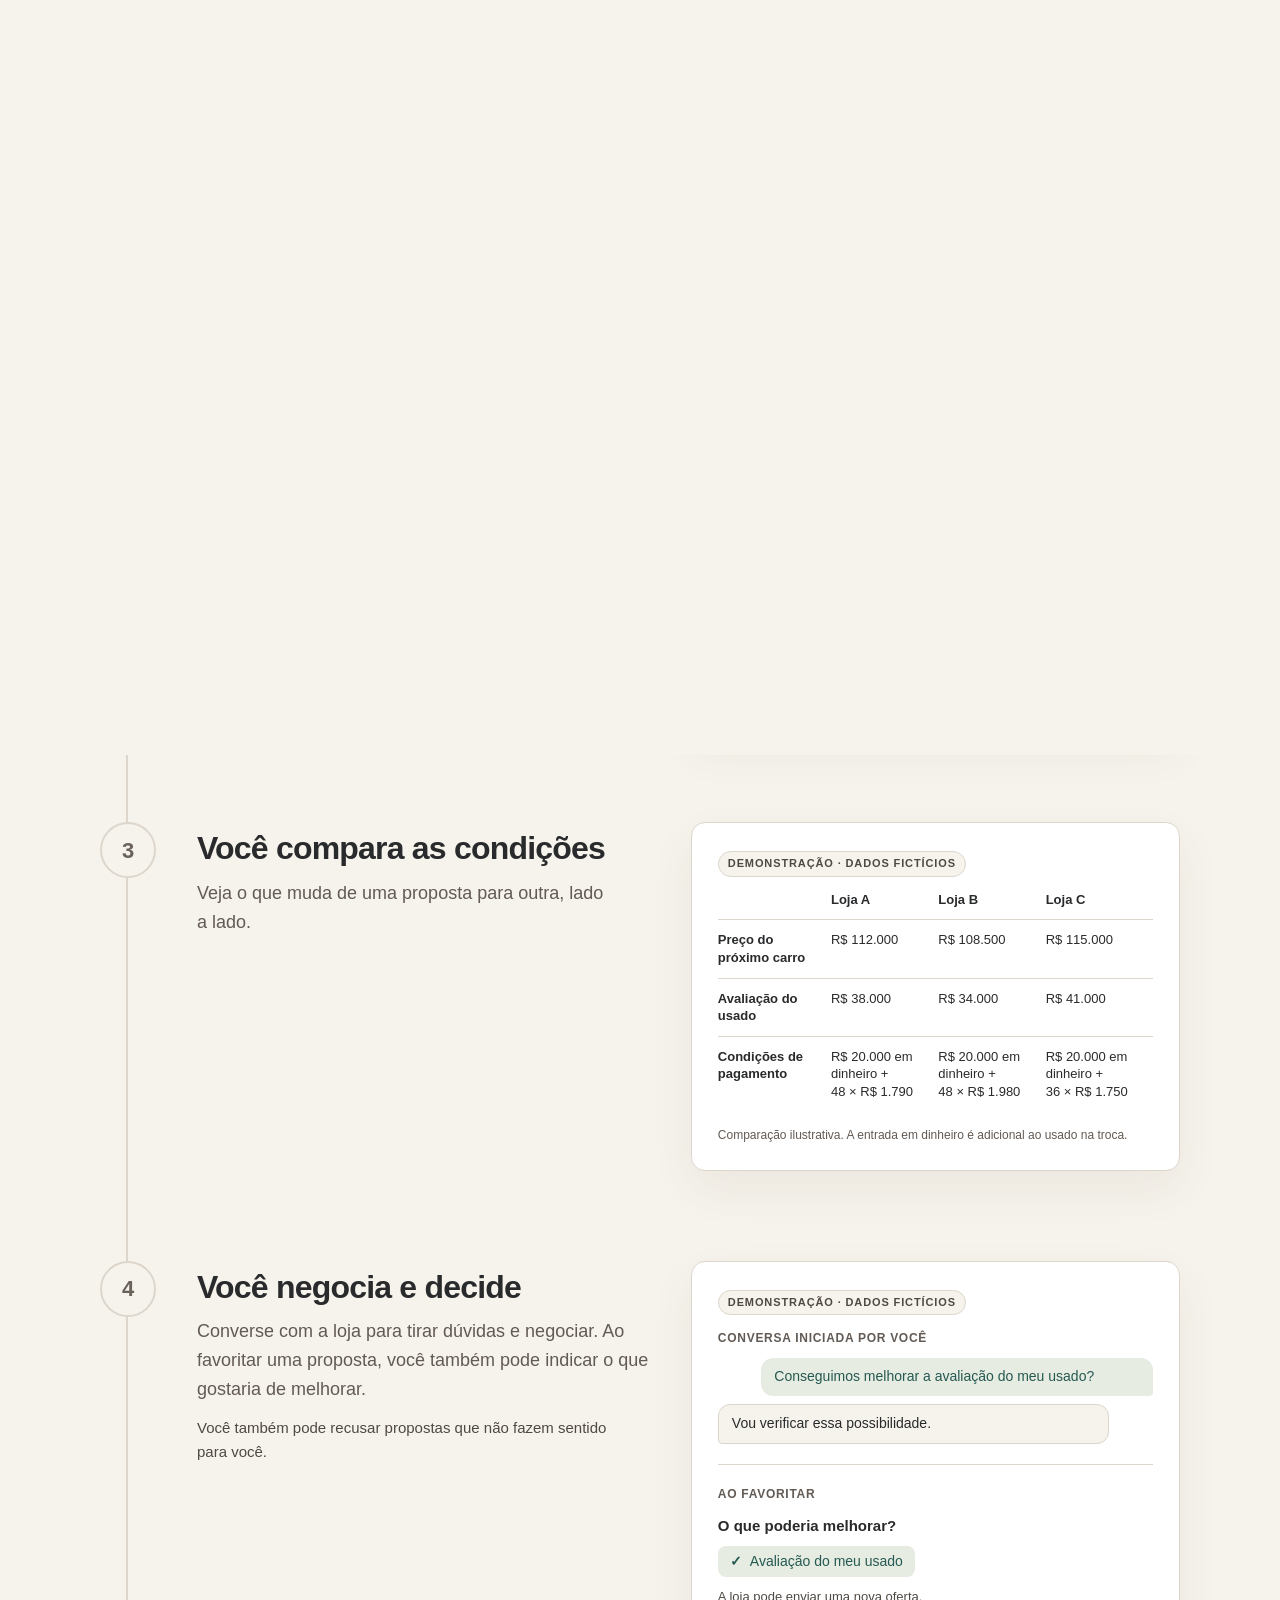
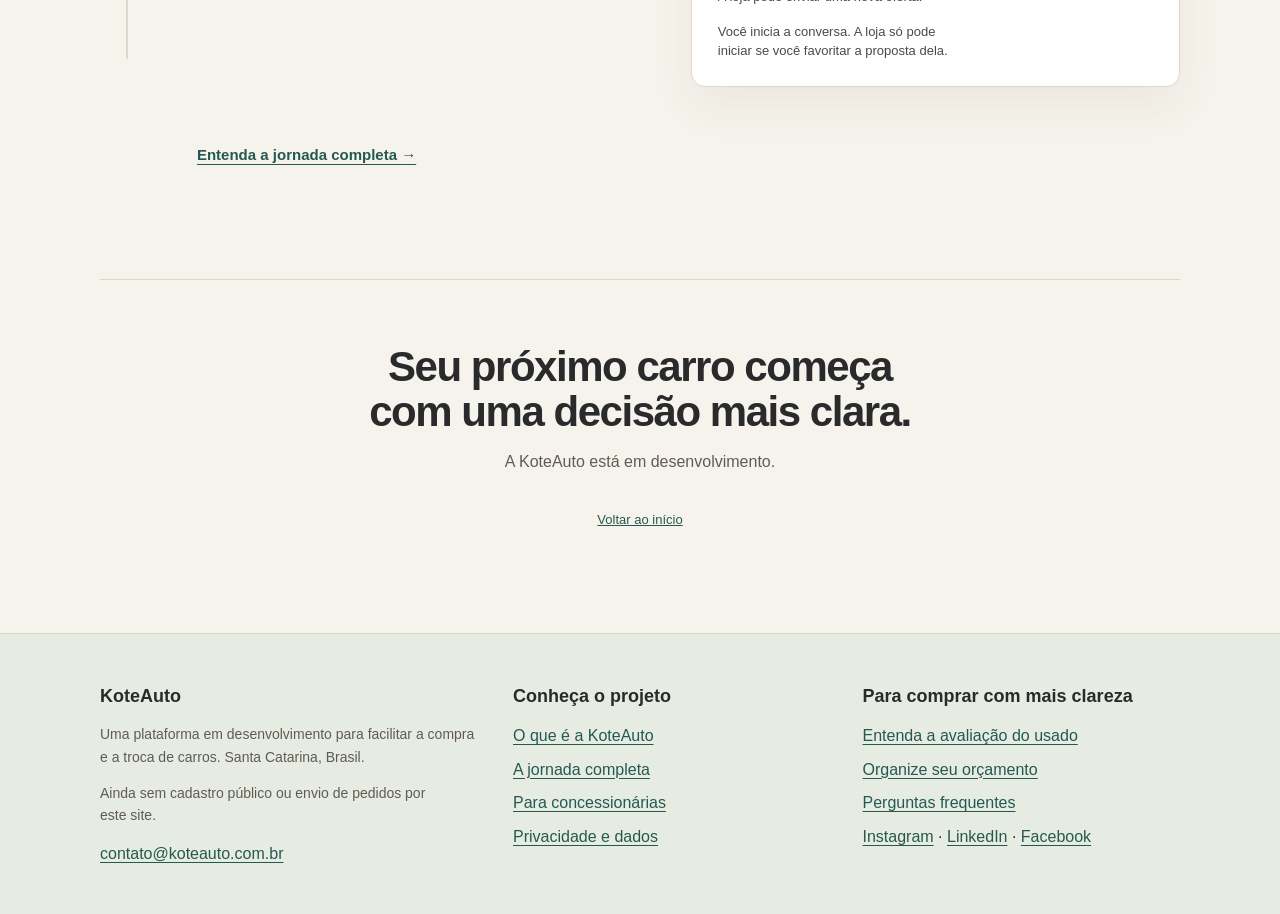
==== commit 49759bde: "Integra home imersiva e alinha conteúdo e indexação do site" ====
--- a/index.html
+++ b/index.html
@@ -1,1497 +1,228 @@
-<!DOCTYPE html>
+<!doctype html>
 <html lang="pt-BR">
 <head>
   <meta charset="UTF-8" />
   <meta name="viewport" content="width=device-width, initial-scale=1" />
-  <meta name="theme-color" content="#bcc6d0" />
+  <meta name="theme-color" content="#245951" />
   <title>KoteAuto | Marketplace reverso de compra e troca de carros</title>
   <meta
     name="description"
-    content="A KoteAuto é uma startup brasileira de tecnologia automotiva que está construindo um marketplace reverso para compra e troca de carros: você informa uma vez o carro que tem, o que quer e quanto pode pagar, e as concessionárias enviam propostas comparáveis. Startup em estágio inicial, com piloto em validação."
+    content="A KoteAuto é uma startup brasileira de tecnologia automotiva que está construindo um marketplace reverso para compra e troca de carros: você informa uma vez o carro que tem, o que quer e quanto pode pagar, e as concessionárias enviam propostas comparáveis. Plataforma em desenvolvimento, ainda sem acesso público."
   />
   <meta name="robots" content="index, follow, max-snippet:-1, max-image-preview:large" />
-  <link rel="canonical" href="https://koteauto.com.br/" />
+  <link rel="canonical" href="https://www.koteauto.com.br/" />
   <meta property="og:type" content="website" />
   <meta property="og:locale" content="pt_BR" />
   <meta property="og:site_name" content="KoteAuto" />
   <meta property="og:title" content="KoteAuto | Marketplace reverso de compra e troca de carros" />
-  <meta property="og:description" content="Startup brasileira de tecnologia automotiva. Você informa uma vez, e as lojas competem pela melhor proposta." />
-  <meta property="og:url" content="https://koteauto.com.br/" />
-  <meta property="og:image" content="https://koteauto.com.br/new_desktop.png" />
-  <meta property="og:image:alt" content="KoteAuto, uma maneira mais clara de comprar ou trocar de carro" />
+  <meta property="og:description" content="Conheça a proposta da KoteAuto para comprar e trocar de carro com mais clareza. Plataforma em desenvolvimento." />
+  <meta property="og:url" content="https://www.koteauto.com.br/" />
+  <meta property="og:image" content="https://www.koteauto.com.br/assets/silhueta-1672.webp" />
+  <meta property="og:image:alt" content="Silhueta frontal de um carro com faróis suaves" />
   <meta name="twitter:card" content="summary_large_image" />
   <meta name="twitter:title" content="KoteAuto | Compra e troca de carros com propostas comparáveis" />
   <meta name="twitter:description" content="Conheça a proposta da KoteAuto para reduzir o desgaste de comprar ou trocar de carro." />
-  <meta name="twitter:image" content="https://koteauto.com.br/new_desktop.png" />
+  <meta name="twitter:image" content="https://www.koteauto.com.br/assets/silhueta-1672.webp" />
   <link rel="icon" href="/favicon.svg" type="image/svg+xml" />
-  <style>
-    :root {
-      --focus: #6bb3ff;
-      --shadow: rgba(28, 41, 58, 0.22);
-      --surface: rgba(231, 239, 247, 0.5);
-      --surface-strong: rgba(255, 255, 255, 0.78);
-      --surface-card: rgba(255, 255, 255, 0.9);
-      --border: rgba(255, 255, 255, 0.4);
-      --text-strong: #17324d;
-      --text-muted: #4e6279;
-      --text-on-art: #f5f9ff;
-      --accent: #60aef4;
-      --accent-strong: #3c92e8;
-      --hero-panel: linear-gradient(180deg, rgba(244, 248, 252, 0.22), rgba(225, 234, 242, 0.1));
-    }
+  <link rel="stylesheet" href="/assets/home.css">
+</head>
+<body id="topo">
+<a class="skip" href="#como-funciona">Ir para Como funciona</a>
+<main>
+<section class="track" id="travessia" aria-label="Abertura e como funciona">
+  <div class="stage">
+    <div class="hero">
+      <div class="scene" aria-hidden="true">
+        <div class="rig">
+          <div class="cw">
+            <div class="pic"><img class="car" src="/assets/silhueta-1672.webp" srcset="/assets/silhueta-960.webp 960w, /assets/silhueta-1672.webp 1672w" sizes="(max-width:700px) 135vw, (min-aspect-ratio:1672/941) 100vw, 178svh" fetchpriority="high" decoding="async" alt="" width="1672" height="941"><div class="shade"></div></div>
+            <div class="bm ln" data-base="-4"><i></i></div><div class="bm rn" data-base="4"><i></i></div>
+            <div class="gl ln"></div><div class="gl rn"></div>
+          </div>
+          <div class="pool pl"></div><div class="pool pr"></div><div class="pool pc"></div>
+        </div>
+        <div class="flood"></div>
+      </div>
+      <div class="hero-copy">
+        <nav class="nav" aria-label="Navegação principal"><a class="brand" href="#topo">kote<span>auto</span></a><a class="nl" href="#como-funciona">Como funciona</a></nav>
+        <div class="hc">
+          <p class="eyebrow">KoteAuto · em desenvolvimento</p>
+          <h1>Uma forma mais clara de comprar ou trocar de carro.</h1>
+          <p class="sup">Diga qual carro você busca e quanto pode pagar. Receba propostas de lojas e compare antes de decidir.</p>
+          <a class="cta" href="#como-funciona">Veja como funciona <span aria-hidden="true">↓</span></a>
+        </div>
+      </div>
+    </div>
+    <div class="intro" id="como-funciona">
+      <div class="wrap">
+        <p class="eyebrow-d rv">Como funciona</p>
+        <h2 class="rv" style="--d:.03s">Do que você procura à decisão.</h2>
+        <p class="lead-b rv" style="--d:.06s">Um pedido para reunir propostas e negociar.</p>
+        <ul class="infos">
+          <li class="rv" style="--d:.09s"><strong>O pedido</strong><span>Você descreve o carro que tem, se houver, o que procura e quanto pode pagar.</span></li>
+          <li class="rv" style="--d:.12s"><strong>As propostas</strong><span>As lojas enviam propostas no mesmo formato.</span></li>
+          <li class="rv" style="--d:.15s"><strong>A decisão</strong><span>Você compara, conversa com a loja e decide no seu tempo.</span></li>
+        </ul>
+      </div>
+    </div>
+  </div>
+  <span class="anchor" id="como-funciona-live"></span>
+</section>
 
-    * {
-      box-sizing: border-box;
-    }
+<section class="how" aria-label="O percurso">
+  <div class="wrap">
+    <div class="how-head">
+      <h2>Veja como funciona na prática.</h2>
+      <p class="demo-note">A plataforma está em desenvolvimento e ainda não está disponível ao público. Os exemplos abaixo usam dados fictícios para explicar o funcionamento previsto.</p>
+    </div>
+    <div class="path" id="path">
+      <ol class="steps" role="list">
+        <li class="step">
+          <span class="dot" aria-hidden="true">1</span>
+          <div class="txt"><h3>Você descreve</h3><p>Conte uma vez para as lojas entenderem o que você precisa. Se tiver um carro para trocar, inclua os dados dele.</p></div>
+          <figure class="fig">
+            <span class="demo">Demonstração · dados fictícios</span>
+            <dl class="vals">
+              <div><dt>Seu carro atual, se houver</dt><dd>Hatch 1.0, 2018 <small>· 62 mil km</small></dd></div>
+              <div><dt>O carro que procura</dt><dd>SUV compacto <small>· Novo ou até 3 anos de uso</small></dd></div>
+              <div><dt>Seu orçamento</dt><dd>R$&nbsp;20.000 de entrada em dinheiro <small>· parcelas até R$&nbsp;2.000</small></dd></div>
+              <div><dt>Suas prioridades</dt><dd><ol class="prio" role="list"><li>Conforto / altura</li><li>Porta-malas / versatilidade</li><li>Economia / manutenção</li></ol></dd></div>
+            </dl>
+            <figcaption>Exemplo para explicar o passo; não é uma oferta nem um formulário.</figcaption>
+          </figure>
+        </li>
+        <li class="step">
+          <span class="dot" aria-hidden="true">2</span>
+          <div class="txt"><h3>Você recebe propostas completas</h3><p>Cada proposta apresenta o carro, o preço, as condições de pagamento e, se houver troca, a avaliação do seu usado.</p></div>
+          <figure class="fig">
+            <span class="demo">Demonstração · dados fictícios</span>
+            <div class="prop"><h4>Loja A</h4><p class="car-d">SUV compacto, 2025 · 18 mil km</p><dl><dt>Preço do próximo carro</dt><dd>R$&nbsp;112.000</dd><dt>Avaliação do usado</dt><dd>R$&nbsp;38.000</dd><dt>Condições de pagamento</dt><dd>R$&nbsp;20.000 em dinheiro + 48&nbsp;×&nbsp;R$&nbsp;1.790</dd></dl></div>
+            <div class="prop"><h4>Loja B</h4><p class="car-d">SUV compacto, 2024 · 27 mil km</p><dl><dt>Preço do próximo carro</dt><dd>R$&nbsp;108.500</dd><dt>Avaliação do usado</dt><dd>R$&nbsp;34.000</dd><dt>Condições de pagamento</dt><dd>R$&nbsp;20.000 em dinheiro + 48&nbsp;×&nbsp;R$&nbsp;1.980</dd></dl></div>
+            <div class="prop"><h4>Loja C</h4><p class="car-d">SUV compacto, 2025 · 12 mil km</p><dl><dt>Preço do próximo carro</dt><dd>R$&nbsp;115.000</dd><dt>Avaliação do usado</dt><dd>R$&nbsp;41.000</dd><dt>Condições de pagamento</dt><dd>R$&nbsp;20.000 em dinheiro + 36&nbsp;×&nbsp;R$&nbsp;1.750</dd></dl></div>
+            <figcaption>Dados fictícios. Entrada em dinheiro além do usado na troca; condições resumidas para demonstração.</figcaption>
+          </figure>
+        </li>
+        <li class="step">
+          <span class="dot" aria-hidden="true">3</span>
+          <div class="txt"><h3>Você compara as condições</h3><p>Veja o que muda de uma proposta para outra, lado a lado.</p></div>
+          <figure class="fig">
+            <span class="demo">Demonstração · dados fictícios</span>
+            <div class="tblw" tabindex="0" role="region" aria-label="Comparação de exemplo; role para o lado se necessário">
+              <table class="tbl">
+                <thead><tr><th scope="col"><span class="vh">Item</span></th><th scope="col">Loja A</th><th scope="col">Loja B</th><th scope="col">Loja C</th></tr></thead>
+                <tbody>
+                  <tr><th scope="row">Preço do próximo carro</th><td>R$&nbsp;112.000</td><td>R$&nbsp;108.500</td><td>R$&nbsp;115.000</td></tr>
+                  <tr><th scope="row">Avaliação do usado</th><td>R$&nbsp;38.000</td><td>R$&nbsp;34.000</td><td>R$&nbsp;41.000</td></tr>
+                  <tr><th scope="row">Condições de pagamento</th><td>R$&nbsp;20.000 em dinheiro + 48&nbsp;×&nbsp;R$&nbsp;1.790</td><td>R$&nbsp;20.000 em dinheiro + 48&nbsp;×&nbsp;R$&nbsp;1.980</td><td>R$&nbsp;20.000 em dinheiro + 36&nbsp;×&nbsp;R$&nbsp;1.750</td></tr>
+                </tbody>
+              </table>
+            </div>
+            <p class="scroll-hint">Deslize para o lado para ver as três propostas.</p>
+            <figcaption>Comparação ilustrativa. A entrada em dinheiro é adicional ao usado na troca.</figcaption>
+          </figure>
+        </li>
+        <li class="step">
+          <span class="dot" aria-hidden="true">4</span>
+          <div class="txt"><h3>Você negocia e decide</h3><p>Converse com a loja para tirar dúvidas e negociar. Ao favoritar uma proposta, você também pode indicar o que gostaria de melhorar.</p><p class="sec">Você também pode recusar propostas que não fazem sentido para você.</p></div>
+          <figure class="fig talkfig">
+            <span class="demo">Demonstração · dados fictícios</span>
+            <div class="blk">
+              <h4>Conversa iniciada por você</h4>
+              <p class="msg me"><span class="vh">Você: </span>Conseguimos melhorar a avaliação do meu usado?</p>
+              <p class="msg store"><span class="vh">Loja: </span>Vou verificar essa possibilidade.</p>
+            </div>
+            <div class="blk">
+              <h4>Ao favoritar</h4>
+              <p class="ask">O que poderia melhorar?</p>
+              <p class="pick"><span aria-hidden="true">✓</span> Avaliação do meu usado</p>
+              <p class="note-s">A loja pode enviar uma nova oferta.</p>
+            </div>
+            <figcaption>Você inicia a conversa. A loja só pode iniciar se você favoritar a proposta dela.</figcaption>
+          </figure>
+        </li>
+      </ol>
+    </div>
+    <p class="more more-out"><a href="/como-funciona">Entenda a jornada completa <span aria-hidden="true">→</span></a></p>
+    <div class="closing">
+      <h2>Seu próximo carro começa com uma decisão mais clara.</h2>
+      <p>A KoteAuto está em desenvolvimento.</p>
+    </div>
+    <p class="end"><a href="#topo">Voltar ao início</a></p>
+  </div>
+</section>
+</main>
 
-    html,
-    body {
-      height: 100%;
-      margin: 0;
-    }
-
-    body {
-      min-height: 100vh;
-      min-height: 100dvh;
-      overflow-x: hidden;
-      background: #bcc6d0;
-      color: var(--text-on-art);
-      font-family: Arial, sans-serif;
-    }
-
-    body::before,
-    body::after {
-      content: "";
-      position: fixed;
-      inset: 0;
-      pointer-events: none;
-    }
-
-    body::before {
-      background: url("./fundo_limpo.webp") center center / cover no-repeat;
-      filter: blur(34px) saturate(0.92) brightness(0.96);
-      opacity: 0.95;
-      transform: scale(1.08);
-    }
-
-    body::after {
-      background: linear-gradient(180deg, rgba(245, 248, 252, 0.1), rgba(113, 128, 145, 0.08));
-    }
-
-    .page {
-      position: relative;
-      z-index: 1;
-      isolation: isolate;
-      width: min(1280px, calc(100vw - 24px));
-      margin: 0 auto;
-      padding: clamp(12px, 2vw, 20px) 0 56px;
-      display: grid;
-      grid-template-columns: minmax(0, 1fr);
-      gap: clamp(22px, 4vw, 42px);
-      align-content: start;
-    }
-
-    .desktop-layout {
-      display: grid;
-      gap: 18px;
-      width: 100%;
-    }
-
-    .mobile-layout {
-      display: none;
-      width: 100%;
-    }
-
-    .mobile-stage {
-      position: relative;
-      width: 100%;
-      min-height: 680px;
-      overflow: hidden;
-      border: 1px solid rgba(255, 255, 255, 0.34);
-      border-radius: 30px;
-      box-shadow: 0 26px 56px -38px rgba(16, 25, 38, 0.42);
-    }
-
-    .mobile-stage::before {
-      content: "";
-      position: absolute;
-      inset: 0;
-      z-index: 0;
-      pointer-events: none;
-      background:
-        linear-gradient(180deg, rgba(255, 255, 255, 0.12), rgba(255, 255, 255, 0)),
-        linear-gradient(90deg, rgba(12, 28, 43, 0.16), rgba(12, 28, 43, 0));
-    }
-
-    .mobile-art,
-    .mobile-art img {
-      display: block;
-      width: 100%;
-      height: 100%;
-    }
-
-    .mobile-art img {
-      object-fit: cover;
-      object-position: 74% center;
-      -webkit-user-drag: none;
-    }
-
-    .mobile-social-dock {
-      position: absolute;
-      top: 24px;
-      left: 50%;
-      z-index: 2;
-      display: inline-flex;
-      align-items: center;
-      gap: 10px;
-      padding: 10px 12px;
-      border: 1px solid rgba(255, 255, 255, 0.34);
-      border-radius: 999px;
-      background: rgba(255, 255, 255, 0.08);
-      box-shadow: 0 16px 28px -24px rgba(39, 52, 68, 0.24);
-      backdrop-filter: blur(12px);
-      transform: translateX(-50%);
-    }
-
-    .mobile-social-link {
-      width: 52px;
-      height: 52px;
-      display: grid;
-      place-items: center;
-      border-radius: 50%;
-      background: rgba(255, 255, 255, 0.1);
-      box-shadow: inset 0 0 0 1px rgba(255, 255, 255, 0.28);
-      color: #f5f9ff;
-      transition: transform 180ms ease, background-color 180ms ease, box-shadow 180ms ease;
-    }
-
-    .mobile-social-link:hover {
-      transform: translateY(-1px);
-      background: rgba(255, 255, 255, 0.16);
-      box-shadow: inset 0 0 0 1px rgba(255, 255, 255, 0.36);
-    }
-
-    .mobile-social-link:focus-visible {
-      outline: 2px solid var(--focus);
-      outline-offset: 4px;
-    }
-
-    .mobile-social-link svg {
-      width: 24px;
-      height: 24px;
-      fill: currentColor;
-    }
-
-    .mobile-social-link span {
-      position: absolute;
-      width: 1px;
-      height: 1px;
-      margin: -1px;
-      padding: 0;
-      overflow: hidden;
-      clip: rect(0, 0, 0, 0);
-      white-space: nowrap;
-      border: 0;
-    }
-
-    .mobile-hero-panel {
-      position: absolute;
-      top: 106px;
-      right: 18px;
-      bottom: 20px;
-      left: 18px;
-      z-index: 1;
-      padding: 18px;
-      border: 1px solid rgba(255, 255, 255, 0.34);
-      border-radius: 24px;
-      background: transparent;
-      color: var(--text-strong);
-    }
-
-    .mobile-hero-kicker {
-      margin: 0 0 8px;
-      color: #1f74cf;
-      font-size: 11px;
-      font-weight: 800;
-      letter-spacing: 0.22em;
-      text-transform: uppercase;
-    }
-
-    .mobile-hero-title {
-      margin: 0;
-      color: var(--text-strong);
-      font-size: clamp(32px, 9.5vw, 44px);
-      line-height: 1.02;
-      letter-spacing: -0.045em;
-    }
-
-    .mobile-hero-subtitle {
-      margin: 14px 0 0;
-      color: var(--text-muted);
-      font-size: 15px;
-      font-weight: 600;
-      line-height: 1.55;
-    }
-
-    .mobile-hero-brand {
-      display: inline-flex;
-      align-items: center;
-      min-height: 38px;
-      margin-top: 16px;
-      padding: 0 16px;
-      border-radius: 999px;
-      box-shadow: inset 0 0 0 1px rgba(255, 255, 255, 0.24);
-      color: var(--text-strong);
-      font-size: 11px;
-      font-weight: 700;
-      letter-spacing: 0.08em;
-      text-transform: uppercase;
-    }
-
-    .stage {
-      position: relative;
-      z-index: 2;
-      width: 100%;
-      max-width: 1280px;
-      margin: 0 auto;
-      aspect-ratio: 1366 / 580;
-      user-select: none;
-      -webkit-user-select: none;
-      -webkit-touch-callout: none;
-      overflow: hidden;
-      border: 1px solid rgba(255, 255, 255, 0.32);
-      border-radius: clamp(24px, 4vw, 36px);
-      box-shadow: 0 28px 80px -40px rgba(16, 25, 38, 0.48);
-    }
-
-    .stage::before {
-      content: "";
-      position: absolute;
-      inset: 0;
-      z-index: 0;
-      pointer-events: none;
-      background:
-        linear-gradient(90deg, rgba(12, 28, 43, 0.34) 0%, rgba(12, 28, 43, 0.14) 32%, rgba(12, 28, 43, 0) 62%),
-        linear-gradient(180deg, rgba(255, 255, 255, 0.18), rgba(255, 255, 255, 0));
-    }
-
-    .art,
-    .art picture,
-    .art img {
-      display: block;
-      width: 100%;
-      height: 100%;
-    }
-
-    .art img {
-      object-fit: cover;
-      object-position: center center;
-      -webkit-user-drag: none;
-    }
-
-    .hero-overlay {
-      position: absolute;
-      top: 50%;
-      left: clamp(24px, 5vw, 56px);
-      z-index: 2;
-      width: min(520px, calc(100% - 48px));
-      padding: clamp(20px, 2.6vw, 26px);
-      border: 1px solid rgba(255, 255, 255, 0.34);
-      border-radius: 28px;
-      background: var(--hero-panel);
-      color: var(--text-strong);
-      box-shadow: 0 22px 44px -34px rgba(15, 23, 42, 0.28);
-      backdrop-filter: blur(10px) saturate(1.08);
-      transform: translateY(-50%);
-    }
-
-    .hero-kicker {
-      margin: 0 0 10px;
-      color: #1f74cf;
-      font-size: 12px;
-      font-weight: 800;
-      letter-spacing: 0.24em;
-      text-shadow: 0 1px 10px rgba(31, 116, 207, 0.18);
-      text-transform: uppercase;
-    }
-
-    .hero-title {
-      margin: 0;
-      color: var(--text-strong);
-      font-size: clamp(34px, 4.2vw, 58px);
-      line-height: 1.02;
-      letter-spacing: -0.045em;
-    }
-
-    .hero-subtitle {
-      margin: 14px 0 0;
-      color: var(--text-muted);
-      font-size: clamp(15px, 1.35vw, 18px);
-      font-weight: 600;
-      line-height: 1.5;
-    }
-
-    .hero-actions,
-    .mobile-hero-actions {
-      display: flex;
-      flex-wrap: wrap;
-      gap: 10px;
-      margin-top: 20px;
-    }
-
-    .hero-cta {
-      display: inline-flex;
-      align-items: center;
-      justify-content: center;
-      min-height: 44px;
-      padding: 0 17px;
-      border: 1px solid transparent;
-      border-radius: 12px;
-      background: linear-gradient(135deg, var(--accent), var(--accent-strong));
-      box-shadow: 0 16px 28px -20px rgba(38, 114, 190, 0.72);
-      color: #fff;
-      font-size: 14px;
-      font-weight: 700;
-      text-decoration: none;
-      transition: transform 180ms ease, box-shadow 180ms ease;
-    }
-
-    .hero-cta--secondary {
-      border-color: rgba(23, 50, 77, 0.18);
-      background: rgba(255, 255, 255, 0.54);
-      box-shadow: none;
-      color: var(--text-strong);
-    }
-
-    .hero-cta:hover,
-    .hero-cta:focus-visible {
-      transform: translateY(-1px);
-      box-shadow: 0 20px 32px -20px rgba(38, 114, 190, 0.82);
-    }
-
-    .hero-cta:focus-visible {
-      outline: 2px solid var(--focus);
-      outline-offset: 3px;
-    }
-
-    .hero-brand {
-      display: inline-flex;
-      align-items: center;
-      min-height: 42px;
-      margin-top: 18px;
-      padding: 0 16px;
-      border-radius: 999px;
-      background: rgba(255, 255, 255, 0.38);
-      box-shadow: inset 0 0 0 1px rgba(255, 255, 255, 0.28);
-      color: var(--text-strong);
-      font-size: 14px;
-      font-weight: 700;
-      letter-spacing: 0.08em;
-      text-transform: uppercase;
-    }
-
-    .proposal-preview {
-      position: absolute;
-      right: 42px;
-      bottom: 38px;
-      z-index: 2;
-      display: none;
-      width: min(410px, 36vw);
-      padding: 18px;
-      border: 1px solid rgba(255, 255, 255, 0.58);
-      border-radius: 22px;
-      background: rgba(255, 255, 255, 0.9);
-      box-shadow: 0 28px 60px -34px rgba(16, 35, 58, 0.58);
-      color: var(--text-strong);
-      backdrop-filter: blur(16px);
-    }
-
-    .proposal-preview small {
-      display: block;
-      margin-bottom: 8px;
-      color: var(--accent-strong);
-      font-size: 10px;
-      font-weight: 800;
-      letter-spacing: 0.16em;
-      text-transform: uppercase;
-    }
-
-    .proposal-preview h2 {
-      margin: 0 0 12px;
-      font-size: 19px;
-      letter-spacing: -0.02em;
-    }
-
-    .proposal-row {
-      display: grid;
-      grid-template-columns: 34px minmax(0, 1fr) auto;
-      align-items: center;
-      gap: 10px;
-      padding: 10px 0;
-      border-top: 1px solid rgba(195, 210, 226, 0.72);
-    }
-
-    .proposal-rank {
-      width: 30px;
-      height: 30px;
-      display: grid;
-      place-items: center;
-      border-radius: 9px;
-      background: rgba(96, 174, 244, 0.16);
-      color: var(--accent-strong);
-      font-size: 12px;
-      font-weight: 800;
-    }
-
-    .proposal-name,
-    .proposal-value {
-      margin: 0;
-    }
-
-    .proposal-name {
-      font-size: 13px;
-      font-weight: 700;
-    }
-
-    .proposal-detail {
-      display: block;
-      margin-top: 2px;
-      color: var(--text-muted);
-      font-size: 11px;
-    }
-
-    .proposal-value {
-      color: var(--accent-strong);
-      font-size: 13px;
-      font-weight: 800;
-      text-align: right;
-    }
-
-    .social-dock {
-      display: none;
-      position: absolute;
-      left: 50%;
-      bottom: clamp(34px, 7vh, 62px);
-      z-index: 3;
-      transform: translateX(-50%);
-      align-items: center;
-      gap: 12px;
-      padding: 14px 18px;
-      border-radius: 999px;
-      background: rgba(255, 255, 255, 0.14);
-      border: 1px solid rgba(255, 255, 255, 0.5);
-      box-shadow: 0 18px 40px rgba(39, 52, 68, 0.18);
-      backdrop-filter: blur(18px);
-    }
-
-    .social-link {
-      width: 56px;
-      height: 56px;
-      display: grid;
-      place-items: center;
-      border-radius: 50%;
-      background: rgba(255, 255, 255, 0.18);
-      box-shadow: inset 0 0 0 1px rgba(255, 255, 255, 0.3);
-      color: #f5f9ff;
-      transition:
-        transform 180ms ease,
-        background-color 180ms ease,
-        box-shadow 180ms ease;
-    }
-
-    .social-link:hover {
-      transform: translateY(-2px);
-      background: rgba(255, 255, 255, 0.26);
-      box-shadow:
-        inset 0 0 0 1px rgba(255, 255, 255, 0.42),
-        0 12px 24px rgba(39, 52, 68, 0.16);
-    }
-
-    .social-link:focus-visible {
-      outline: 2px solid var(--focus);
-      outline-offset: 4px;
-      background: rgba(255, 255, 255, 0.24);
-    }
-
-    .social-link svg {
-      width: 28px;
-      height: 28px;
-      fill: currentColor;
-    }
-
-    .social-link span {
-      position: absolute;
-      width: 1px;
-      height: 1px;
-      margin: -1px;
-      padding: 0;
-      overflow: hidden;
-      clip: rect(0, 0, 0, 0);
-      white-space: nowrap;
-      border: 0;
-    }
-
-    .hotspots {
-      position: absolute;
-      inset: 0;
-    }
-
-    .hotspot {
-      position: absolute;
-      transform: translate(-50%, -50%);
-      border-radius: 999px;
-      background: rgba(255, 255, 255, 0);
-      border: 1px solid rgba(255, 255, 255, 0);
-      transition:
-        transform 180ms ease,
-        background-color 180ms ease,
-        border-color 180ms ease,
-        box-shadow 180ms ease;
-    }
-
-    .hotspot:hover {
-      transform: translate(-50%, -50%) scale(1.04);
-      background: rgba(255, 255, 255, 0.14);
-      border-color: rgba(255, 255, 255, 0.8);
-      box-shadow: 0 14px 28px rgba(0, 0, 0, 0.14);
-    }
-
-    .hotspot:focus-visible {
-      outline: 2px solid var(--focus);
-      outline-offset: 4px;
-      background: rgba(255, 255, 255, 0.18);
-      border-color: rgba(255, 255, 255, 0.95);
-    }
-
-    .hotspot span {
-      position: absolute;
-      width: 1px;
-      height: 1px;
-      margin: -1px;
-      padding: 0;
-      overflow: hidden;
-      clip: rect(0, 0, 0, 0);
-      white-space: nowrap;
-      border: 0;
-    }
-
-    .hotspots--desktop .hotspot {
-      width: 8.4%;
-      max-width: 110px;
-      min-width: 54px;
-      aspect-ratio: 1;
-    }
-
-    .hotspot--facebook-desktop {
-      left: 37.6%;
-      top: 85.5%;
-    }
-
-    .hotspot--linkedin-desktop {
-      left: 50.1%;
-      top: 85.5%;
-    }
-
-    .hotspot--instagram-desktop {
-      left: 62.6%;
-      top: 85.5%;
-    }
-
-    .hotspots--mobile {
-      display: none;
-    }
-
-    .page--clean .hotspots {
-      display: none;
-    }
-
-    .page--clean .social-dock {
-      display: inline-flex;
-    }
-
-    @media (min-width: 769px) {
-      .page {
-        width: min(1380px, calc(100vw - 40px));
-        padding-top: 16px;
-        gap: 18px;
+<footer class="site-footer"><div class="wrap footer-grid">
+<div><h2>KoteAuto</h2><p>Uma plataforma em desenvolvimento para facilitar a compra e a troca de carros. Santa Catarina, Brasil.</p><p>Ainda sem cadastro público ou envio de pedidos por este site.</p><a href="mailto:contato@koteauto.com.br">contato@koteauto.com.br</a></div>
+<nav aria-label="Sobre a KoteAuto"><h2>Conheça o projeto</h2><ul><li><a href="/o-que-e-a-koteauto">O que é a KoteAuto</a></li><li><a href="/como-funciona">A jornada completa</a></li><li><a href="/para-concessionarias">Para concessionárias</a></li><li><a href="/privacidade-e-dados">Privacidade e dados</a></li></ul></nav>
+<nav aria-label="Guias e contato"><h2>Para comprar com mais clareza</h2><ul><li><a href="/avaliacao-do-usado">Entenda a avaliação do usado</a></li><li><a href="/quanto-de-carro-consigo-comprar">Organize seu orçamento</a></li><li><a href="/perguntas-frequentes">Perguntas frequentes</a></li><li><a href="https://www.instagram.com/contatokoteauto/">Instagram</a> · <a href="https://linkedin.com/company/koteauto">LinkedIn</a> · <a href="https://www.facebook.com/61589312203457/">Facebook</a></li></ul></nav>
+</div></footer>
+<script type="application/ld+json">{
+  "@context": "https://schema.org",
+  "@graph": [
+    {
+      "@type": "Organization",
+      "@id": "https://www.koteauto.com.br/#organizacao",
+      "name": "KoteAuto",
+      "alternateName": "Kote Auto",
+      "url": "https://www.koteauto.com.br/",
+      "description": "A KoteAuto é uma startup brasileira de tecnologia automotiva que está construindo um marketplace reverso para compra e troca de veículos. A proposta é permitir que o consumidor informe uma única vez o carro que possui, o carro que deseja e sua capacidade de pagamento para comparar propostas padronizadas de concessionárias e revendas.",
+      "disambiguatingDescription": "Startup brasileira em estágio inicial, sediada em Santa Catarina, com produto em desenvolvimento e ainda não disponível ao público.",
+      "slogan": "Você informa uma vez. As lojas competem pela melhor proposta.",
+      "foundingLocation": {
+        "@type": "Place",
+        "address": {
+          "@type": "PostalAddress",
+          "addressRegion": "SC",
+          "addressCountry": "BR"
+        }
+      },
+      "areaServed": {
+        "@type": "Country",
+        "name": "Brasil"
+      },
+      "knowsAbout": [
+        "startup de tecnologia automotiva",
+        "marketplace reverso automotivo",
+        "compra e troca de carros",
+        "avaliação de carro usado",
+        "tabela FIPE",
+        "comparação de propostas de financiamento de veículos",
+        "leads qualificados para concessionárias"
+      ],
+      "sameAs": [
+        "https://www.instagram.com/contatokoteauto/",
+        "https://linkedin.com/company/koteauto",
+        "https://www.facebook.com/61589312203457/"
+      ]
+    },
+    {
+      "@type": "WebSite",
+      "dateModified": "2026-10-05",
+      "@id": "https://www.koteauto.com.br/#site",
+      "url": "https://www.koteauto.com.br/",
+      "name": "KoteAuto",
+      "inLanguage": "pt-BR",
+      "publisher": {
+        "@id": "https://www.koteauto.com.br/#organizacao"
       }
-
-      .stage {
-        max-width: 1320px;
-        aspect-ratio: 1366 / 600;
-      }
-
-      .art img {
-        object-position: center 54%;
-      }
-
-      .hero-overlay {
-        left: 42px;
-        width: min(510px, 42vw);
-        padding: 26px 28px;
-      }
-
-      .hero-title {
-        font-size: clamp(38px, 3.6vw, 52px);
-      }
-
-      .page--clean .social-dock {
-        top: 32px;
-        right: 36px;
-        bottom: auto;
-        left: auto;
-        transform: none;
-        padding: 12px 14px;
-        background: rgba(255, 255, 255, 0.1);
-        box-shadow: 0 18px 40px -26px rgba(39, 52, 68, 0.22);
-      }
-
-    }
-
-    @media (min-width: 1100px) {
-      .page {
-        width: min(1460px, calc(100vw - 56px));
-        gap: 20px;
-      }
-
-      .stage {
-        max-width: 1400px;
-      }
-
-      .hero-overlay {
-        left: 50px;
-        width: min(540px, 43vw);
-      }
-
-      .proposal-preview {
-        display: block;
-      }
-
-    }
-
-    @media (min-width: 1500px) {
-      .page {
-        width: min(1540px, calc(100vw - 88px));
-        gap: 22px;
-      }
-
-      .stage {
-        max-width: 1480px;
-        aspect-ratio: 1366 / 575;
-      }
-
-      .hero-overlay {
-        left: 56px;
-        width: min(580px, 42vw);
-        padding: 30px 32px;
-      }
-
-      .hero-title {
-        font-size: clamp(44px, 3.3vw, 58px);
-      }
-
-      .page--clean .social-dock {
-        top: 34px;
-        right: 40px;
-      }
-
-    }
-
-    @media (max-width: 768px) {
-      .desktop-layout {
-        display: none;
-      }
-
-      .mobile-layout {
-        display: grid;
-        gap: 12px;
-      }
-
-      body::before {
-        background: url("./fundo_limpo.webp") center center / cover no-repeat;
-        filter: blur(24px) saturate(0.94) brightness(0.98);
-      }
-
-      .page {
-        width: min(calc(100vw - 16px), 100%);
-        padding: 8px 0 40px;
-        gap: 18px;
-      }
-
-      .stage {
-        width: 100%;
-        aspect-ratio: 4 / 4.35;
-        border-radius: 28px;
-      }
-
-      .art img {
-        object-position: 74% center;
-      }
-
-      .hero-overlay {
-        top: auto;
-        right: 14px;
-        bottom: 72px;
-        left: 14px;
-        width: auto;
-        padding: 16px;
-        border-color: rgba(255, 255, 255, 0.34);
-        border-radius: 22px;
-        background: transparent;
-        box-shadow: none;
-        backdrop-filter: none;
-        transform: none;
-      }
-
-      .hero-title {
-        font-size: clamp(28px, 9vw, 42px);
-      }
-
-      .hero-subtitle {
-        font-size: 15px;
-      }
-
-      .mobile-hero-actions {
-        display: grid;
-        grid-template-columns: 1fr;
-        margin-top: 18px;
-      }
-
-      .mobile-hero-brand {
-        min-height: 38px;
-        margin-top: 14px;
-        background: transparent;
-        box-shadow: inset 0 0 0 1px rgba(255, 255, 255, 0.24);
-        font-size: 10px;
-      }
-
-      .hotspots--desktop {
-        display: none;
-      }
-
-      .hotspots--mobile {
-        display: block;
-      }
-
-      .hotspots--mobile .hotspot {
-        width: 13.6%;
-        max-width: 112px;
-        min-width: 58px;
-        aspect-ratio: 1;
-      }
-
-      .hotspot--facebook-mobile {
-        left: 27.6%;
-        top: 87.7%;
-      }
-
-      .hotspot--linkedin-mobile {
-        left: 50.2%;
-        top: 87.7%;
-      }
-
-      .hotspot--instagram-mobile {
-        left: 72.7%;
-        top: 87.7%;
-      }
-
-      .page--clean .social-dock {
-        gap: 10px;
-        padding: 10px 12px;
-        top: 42px;
-        bottom: auto;
-        background: rgba(255, 255, 255, 0.08);
-        box-shadow: 0 16px 26px -24px rgba(39, 52, 68, 0.24);
-        backdrop-filter: blur(12px);
-      }
-
-      .social-link {
-        width: 50px;
-        height: 50px;
-      }
-
-      .social-link svg {
-        width: 24px;
-        height: 24px;
-      }
-
-    }
-
-    @media (prefers-reduced-motion: reduce) {
-      .hotspot,
-      .mobile-social-link,
-      .hero-cta {
-        transition: none;
-        animation: none;
+    },
+    {
+      "@type": "SoftwareApplication",
+      "name": "KoteAuto",
+      "applicationCategory": "BusinessApplication",
+      "applicationSubCategory": "Marketplace reverso automotivo",
+      "operatingSystem": "Web",
+      "inLanguage": "pt-BR",
+      "url": "https://www.koteauto.com.br/",
+      "description": "Produto em desenvolvimento da KoteAuto para o consumidor descrever uma única vez o carro que possui, o carro que deseja e seu orçamento, receber uma estimativa do veículo usado e comparar propostas padronizadas de concessionárias e revendas.",
+      "softwareVersion": "Em desenvolvimento",
+      "publisher": {
+        "@id": "https://www.koteauto.com.br/#organizacao"
       }
     }
-
-    /* --- Navegação de conteúdo --- */
-    .home-nav {
-      width: 100%;
-      min-width: 0;
-      display: flex;
-      flex-wrap: nowrap;
-      align-items: center;
-      gap: 16px;
-      overflow-x: auto;
-      scrollbar-width: none;
-      padding: 10px 16px;
-      border: 1px solid rgba(255, 255, 255, 0.44);
-      border-radius: 999px;
-      background: rgba(255, 255, 255, 0.72);
-      backdrop-filter: blur(12px);
-      box-shadow: 0 18px 36px -30px rgba(16, 25, 38, 0.5);
-    }
-
-    .home-nav::-webkit-scrollbar {
-      display: none;
-    }
-
-    .home-nav-brand {
-      flex: 0 0 auto;
-      font-weight: 700;
-      font-size: 16.5px;
-      letter-spacing: -0.01em;
-      color: #17324d;
-      text-decoration: none;
-    }
-
-    .home-nav-links {
-      display: flex;
-      flex-wrap: nowrap;
-      gap: 2px;
-      list-style: none;
-      margin: 0 0 0 auto;
-      padding: 0;
-      min-width: 0;
-      flex: 0 0 auto;
-    }
-
-    .home-nav-links a {
-      display: block;
-      padding: 7px 13px;
-      border-radius: 999px;
-      font-size: 14px;
-      font-weight: 600;
-      color: #4e6279;
-      text-decoration: none;
-      white-space: nowrap;
-      transition: background 0.15s, color 0.15s;
-    }
-
-    .home-nav-links a:hover,
-    .home-nav-links a:focus-visible {
-      background: rgba(96, 174, 244, 0.18);
-      color: #184f95;
-    }
-
-    /* --- Bloco de conteúdo indexável --- */
-    .home-content {
-      background: rgba(255, 255, 255, 0.9);
-      border: 1px solid rgba(255, 255, 255, 0.5);
-      border-radius: 28px;
-      padding: clamp(24px, 3.6vw, 44px);
-      color: #2c4560;
-      box-shadow: 0 26px 56px -44px rgba(16, 25, 38, 0.5);
-    }
-
-    .home-content h2 {
-      font-size: clamp(23px, 3vw, 31px);
-      line-height: 1.18;
-      letter-spacing: -0.02em;
-      color: #17324d;
-      margin: 0 0 14px;
-    }
-
-    .home-content h3 {
-      font-size: 17px;
-      line-height: 1.3;
-      color: #17324d;
-      margin: 0 0 6px;
-    }
-
-    .home-content p {
-      font-size: 16.5px;
-      line-height: 1.66;
-      margin: 0 0 14px;
-      max-width: 74ch;
-    }
-
-    .home-content .home-lead {
-      font-size: clamp(17px, 2vw, 19.5px);
-      line-height: 1.58;
-    }
-
-    .home-eyebrow {
-      display: inline-block;
-      font-size: 12.5px;
-      font-weight: 700;
-      letter-spacing: 0.09em;
-      text-transform: uppercase;
-      color: #2a78d6;
-      margin: 0 0 10px;
-    }
-
-    .home-cards {
-      display: grid;
-      grid-template-columns: repeat(auto-fit, minmax(238px, 1fr));
-      gap: 14px;
-      margin-top: 26px;
-    }
-
-    .home-card {
-      display: block;
-      padding: 18px 20px;
-      border-radius: 16px;
-      border: 1px solid #dbe4ee;
-      background: #f6f9fc;
-      text-decoration: none;
-      color: #2c4560;
-      transition: transform 0.15s, border-color 0.15s;
-    }
-
-    .home-card:hover,
-    .home-card:focus-visible {
-      transform: translateY(-2px);
-      border-color: #86b6ef;
-    }
-
-    .home-card p {
-      font-size: 14.5px;
-      color: #5b7189;
-      margin: 0;
-    }
-
-    .home-section {
-      margin-top: 38px;
-      padding-top: 34px;
-      border-top: 1px solid #dbe4ee;
-    }
-
-    .pain-grid,
-    .home-steps {
-      display: grid;
-      grid-template-columns: repeat(2, minmax(0, 1fr));
-      gap: 14px;
-      margin-top: 20px;
-    }
-
-    .pain-card,
-    .home-step {
-      padding: 20px;
-      border: 1px solid #dbe4ee;
-      border-radius: 18px;
-      background: #f6f9fc;
-    }
-
-    .pain-card p,
-    .home-step p {
-      margin: 0;
-      font-size: 15px;
-    }
-
-    .home-step {
-      position: relative;
-      padding-top: 56px;
-    }
-
-    .home-step-number {
-      position: absolute;
-      top: 18px;
-      left: 20px;
-      width: 28px;
-      height: 28px;
-      display: grid;
-      place-items: center;
-      border-radius: 9px;
-      background: #2a78d6;
-      color: #fff;
-      font-size: 12px;
-      font-weight: 800;
-    }
-
-    .home-step:last-child {
-      grid-column: 1 / -1;
-    }
-
-    .home-status {
-      margin: 24px 0 0;
-      padding-top: 16px;
-      border-top: 1px solid #dbe4ee;
-      font-size: 14.5px;
-      color: #5b7189;
-    }
-
-    @media (max-width: 768px) {
-      .home-nav {
-        border-radius: 22px;
-      }
-
-      .home-nav-links {
-        margin-left: 0;
-      }
-
-      .pain-grid,
-      .home-steps {
-        grid-template-columns: 1fr;
-      }
-
-      .home-step:last-child {
-        grid-column: auto;
-      }
-    }
-  </style>
-</head>
-<body>
-  <main class="page" aria-label="KoteAuto em construção">
-    <nav class="home-nav" aria-label="Conteúdo KoteAuto">
-      <a class="home-nav-brand" href="/">KoteAuto</a>
-      <ul class="home-nav-links">
-        <li><a href="/como-funciona">Como funciona</a></li>
-        <li><a href="/avaliacao-do-usado">Valor do usado</a></li>
-        <li><a href="/para-concessionarias">Para concessionárias</a></li>
-        <li><a href="/privacidade-e-dados">Segurança e dados</a></li>
-        <li><a href="/perguntas-frequentes">Dúvidas</a></li>
-      </ul>
-    </nav>
-    <div class="desktop-layout">
-      <div class="stage">
-        <div class="art">
-          <picture>
-            <source data-background-source="mobile" srcset="./fundo_limpo.webp" media="(max-width: 768px)" type="image/webp" />
-            <source data-background-source="desktop" srcset="./fundo_limpo.webp" media="(min-width: 769px)" type="image/webp" />
-            <img data-background-image src="./fundo_limpo.webp" alt="Farol de veículo na neblina" width="2798" height="1690" />
-          </picture>
-        </div>
-
-        <section class="hero-overlay" aria-labelledby="hero-title">
-          <p class="hero-kicker">Plataforma em desenvolvimento</p>
-          <h1 class="hero-title" id="hero-title">Uma forma mais clara de comprar ou trocar de carro</h1>
-          <p class="hero-subtitle">Você descreve o carro que tem, o que procura e quanto pode pagar. A proposta da KoteAuto é fazer as lojas responderem com ofertas completas e comparáveis.</p>
-
-          <div class="hero-actions">
-            <a class="hero-cta" href="/como-funciona">Veja como vai funcionar</a>
-            <a class="hero-cta hero-cta--secondary" href="/para-concessionarias">Sou concessionária</a>
-          </div>
-
-          <div class="hero-brand">Ainda não disponível ao público</div>
-        </section>
-
-        <aside class="proposal-preview" aria-label="Ilustração de propostas comparáveis">
-          <small>Ilustração do produto</small>
-          <h2>Propostas no mesmo formato</h2>
-          <div class="proposal-row">
-            <span class="proposal-rank">1</span>
-            <p class="proposal-name">Proposta A<span class="proposal-detail">Usado + financiamento + garantia</span></p>
-            <p class="proposal-value">92% aderente</p>
-          </div>
-          <div class="proposal-row">
-            <span class="proposal-rank">2</span>
-            <p class="proposal-name">Proposta B<span class="proposal-detail">Menor parcela mensal</span></p>
-            <p class="proposal-value">87% aderente</p>
-          </div>
-          <div class="proposal-row">
-            <span class="proposal-rank">3</span>
-            <p class="proposal-name">Proposta C<span class="proposal-detail">Maior valor no usado</span></p>
-            <p class="proposal-value">81% aderente</p>
-          </div>
-        </aside>
-
-        <div class="hotspots hotspots--desktop" aria-label="Redes sociais da KoteAuto no desktop">
-          <a
-            class="hotspot hotspot--facebook-desktop"
-            data-social="facebook"
-            href="https://www.facebook.com/"
-            target="_blank"
-            rel="noreferrer"
-            aria-label="Facebook da KoteAuto"
-          >
-            <span>Facebook</span>
-          </a>
-          <a
-            class="hotspot hotspot--linkedin-desktop"
-            data-social="linkedin"
-            href="https://www.linkedin.com/"
-            target="_blank"
-            rel="noreferrer"
-            aria-label="LinkedIn da KoteAuto"
-          >
-            <span>LinkedIn</span>
-          </a>
-          <a
-            class="hotspot hotspot--instagram-desktop"
-            data-social="instagram"
-            href="https://www.instagram.com/"
-            target="_blank"
-            rel="noreferrer"
-            aria-label="Instagram da KoteAuto"
-          >
-            <span>Instagram</span>
-          </a>
-        </div>
-
-        <div class="hotspots hotspots--mobile" aria-label="Redes sociais da KoteAuto no mobile">
-          <a
-            class="hotspot hotspot--facebook-mobile"
-            data-social="facebook"
-            href="https://www.facebook.com/"
-            target="_blank"
-            rel="noreferrer"
-            aria-label="Facebook da KoteAuto"
-          >
-            <span>Facebook</span>
-          </a>
-          <a
-            class="hotspot hotspot--linkedin-mobile"
-            data-social="linkedin"
-            href="https://www.linkedin.com/"
-            target="_blank"
-            rel="noreferrer"
-            aria-label="LinkedIn da KoteAuto"
-          >
-            <span>LinkedIn</span>
-          </a>
-          <a
-            class="hotspot hotspot--instagram-mobile"
-            data-social="instagram"
-            href="https://www.instagram.com/"
-            target="_blank"
-            rel="noreferrer"
-            aria-label="Instagram da KoteAuto"
-          >
-            <span>Instagram</span>
-          </a>
-        </div>
-
-        <div class="social-dock" aria-label="Redes sociais da KoteAuto">
-          <a
-            class="social-link"
-            data-social="facebook"
-            href="https://www.facebook.com/"
-            target="_blank"
-            rel="noreferrer"
-            aria-label="Facebook da KoteAuto"
-          >
-            <svg viewBox="0 0 24 24" aria-hidden="true">
-              <path d="M13.5 22v-8h2.7l.5-3.4h-3.2V8.4c0-1 .3-1.7 1.8-1.7H17V3.6c-.3 0-1.4-.1-2.6-.1-2.6 0-4.4 1.6-4.4 4.5v2.6H7v3.4h3V22h3.5Z" />
-            </svg>
-            <span>Facebook</span>
-          </a>
-          <a
-            class="social-link"
-            data-social="linkedin"
-            href="https://www.linkedin.com/"
-            target="_blank"
-            rel="noreferrer"
-            aria-label="LinkedIn da KoteAuto"
-          >
-            <svg viewBox="0 0 24 24" aria-hidden="true">
-              <path d="M6.5 8.4a2.1 2.1 0 1 1 0-4.2 2.1 2.1 0 0 1 0 4.2ZM4.8 22V10.1h3.4V22H4.8Zm5.4 0V10.1h3.2v1.6h.1c.4-.8 1.5-1.9 3.2-1.9 3.4 0 4 2.2 4 5.2V22h-3.4v-6.2c0-1.5 0-3.3-2-3.3s-2.3 1.6-2.3 3.2V22h-3.4Z" />
-            </svg>
-            <span>LinkedIn</span>
-          </a>
-          <a
-            class="social-link"
-            data-social="instagram"
-            href="https://www.instagram.com/"
-            target="_blank"
-            rel="noreferrer"
-            aria-label="Instagram da KoteAuto"
-          >
-            <svg viewBox="0 0 24 24" aria-hidden="true">
-              <path d="M7.2 3h9.6A4.2 4.2 0 0 1 21 7.2v9.6a4.2 4.2 0 0 1-4.2 4.2H7.2A4.2 4.2 0 0 1 3 16.8V7.2A4.2 4.2 0 0 1 7.2 3Zm-.1 1.8A2.4 2.4 0 0 0 4.8 7.1v9.8a2.4 2.4 0 0 0 2.3 2.3h9.8a2.4 2.4 0 0 0 2.3-2.3V7.1a2.4 2.4 0 0 0-2.3-2.3H7.1Zm10.2 1.3a1.1 1.1 0 1 1 0 2.2 1.1 1.1 0 0 1 0-2.2ZM12 7.9a4.1 4.1 0 1 1 0 8.2 4.1 4.1 0 0 1 0-8.2Zm0 1.8a2.3 2.3 0 1 0 0 4.6 2.3 2.3 0 0 0 0-4.6Z" />
-            </svg>
-            <span>Instagram</span>
-          </a>
-        </div>
-      </div>
-
-    </div>
-
-    <div class="mobile-layout">
-      <section class="mobile-stage" aria-labelledby="mobile-hero-title">
-        <div class="mobile-art">
-          <img src="./fundo_limpo.webp" alt="Farol de veículo na neblina" width="2798" height="1690" />
-        </div>
-
-        <div class="mobile-social-dock" aria-label="Redes sociais da KoteAuto no mobile">
-          <a
-            class="mobile-social-link"
-            data-social="facebook"
-            href="https://www.facebook.com/"
-            target="_blank"
-            rel="noreferrer"
-            aria-label="Facebook da KoteAuto"
-          >
-            <svg viewBox="0 0 24 24" aria-hidden="true">
-              <path d="M13.5 22v-8h2.7l.5-3.4h-3.2V8.4c0-1 .3-1.7 1.8-1.7H17V3.6c-.3 0-1.4-.1-2.6-.1-2.6 0-4.4 1.6-4.4 4.5v2.6H7v3.4h3V22h3.5Z" />
-            </svg>
-            <span>Facebook</span>
-          </a>
-          <a
-            class="mobile-social-link"
-            data-social="linkedin"
-            href="https://www.linkedin.com/"
-            target="_blank"
-            rel="noreferrer"
-            aria-label="LinkedIn da KoteAuto"
-          >
-            <svg viewBox="0 0 24 24" aria-hidden="true">
-              <path d="M6.5 8.4a2.1 2.1 0 1 1 0-4.2 2.1 2.1 0 0 1 0 4.2ZM4.8 22V10.1h3.4V22H4.8Zm5.4 0V10.1h3.2v1.6h.1c.4-.8 1.5-1.9 3.2-1.9 3.4 0 4 2.2 4 5.2V22h-3.4v-6.2c0-1.5 0-3.3-2-3.3s-2.3 1.6-2.3 3.2V22h-3.4Z" />
-            </svg>
-            <span>LinkedIn</span>
-          </a>
-          <a
-            class="mobile-social-link"
-            data-social="instagram"
-            href="https://www.instagram.com/"
-            target="_blank"
-            rel="noreferrer"
-            aria-label="Instagram da KoteAuto"
-          >
-            <svg viewBox="0 0 24 24" aria-hidden="true">
-              <path d="M7.2 3h9.6A4.2 4.2 0 0 1 21 7.2v9.6a4.2 4.2 0 0 1-4.2 4.2H7.2A4.2 4.2 0 0 1 3 16.8V7.2A4.2 4.2 0 0 1 7.2 3Zm-.1 1.8A2.4 2.4 0 0 0 4.8 7.1v9.8a2.4 2.4 0 0 0 2.3 2.3h9.8a2.4 2.4 0 0 0 2.3-2.3V7.1a2.4 2.4 0 0 0-2.3-2.3H7.1Zm10.2 1.3a1.1 1.1 0 1 1 0 2.2 1.1 1.1 0 0 1 0-2.2ZM12 7.9a4.1 4.1 0 1 1 0 8.2 4.1 4.1 0 0 1 0-8.2Zm0 1.8a2.3 2.3 0 1 0 0 4.6 2.3 2.3 0 0 0 0-4.6Z" />
-            </svg>
-            <span>Instagram</span>
-          </a>
-        </div>
-
-        <section class="mobile-hero-panel" aria-label="Apresentação da KoteAuto">
-          <p class="mobile-hero-kicker">Plataforma em desenvolvimento</p>
-          <h1 class="mobile-hero-title" id="mobile-hero-title">Uma forma mais clara de comprar ou trocar de carro</h1>
-          <p class="mobile-hero-subtitle">Você descreve sua necessidade uma vez. A proposta é receber ofertas completas e comparáveis de concessionárias.</p>
-
-          <div class="mobile-hero-actions">
-            <a class="hero-cta" href="/como-funciona">Veja como vai funcionar</a>
-            <a class="hero-cta hero-cta--secondary" href="/para-concessionarias">Sou concessionária</a>
-          </div>
-
-          <div class="mobile-hero-brand">Ainda não disponível ao público</div>
-        </section>
-      </section>
-
-    </div>
-
-    <section class="home-content" aria-labelledby="sobre-title">
-      <p class="home-eyebrow">O que estamos construindo</p>
-      <h2 id="sobre-title">Você informa uma vez. As lojas competem pela melhor proposta.</h2>
-      <p class="home-lead">A KoteAuto é uma <strong>startup brasileira de tecnologia automotiva</strong> que está construindo um <strong>marketplace reverso para compra e troca de carros</strong>. A ideia é inverter a lógica do mercado: em vez de procurar loja por loja, comparar dezenas de anúncios e repetir a mesma conversa com vários vendedores, o consumidor descreve uma única vez o carro que tem, o que procura e quanto pode pagar.</p>
-      <p>Quando estiver disponível, a plataforma deverá apresentar uma <strong>faixa estimada de valor para o usado</strong> com base na tabela FIPE e nos dados do veículo. As lojas responderão nos mesmos campos, com preço final, entrada, parcela, prazo, taxa de juros e valor considerado no usado explícitos, permitindo uma comparação por aderência ao perfil declarado.</p>
-
-      <section class="home-section" aria-labelledby="atrito-title">
-        <p class="home-eyebrow">Problemas que queremos reduzir</p>
-        <h2 id="atrito-title">Por que comprar ou trocar de carro costuma ser tão desgastante?</h2>
-        <div class="pain-grid">
-          <article class="pain-card">
-            <h3>Por que é preciso repetir a mesma conversa em várias lojas?</h3>
-            <p>Porque cada concessionária conduz o atendimento em seu próprio formato. A KoteAuto pretende concentrar orçamento, necessidade de uso e dados do carro atual em um único pedido.</p>
-          </article>
-          <article class="pain-card">
-            <h3>Por que o valor do carro usado muda de uma loja para outra?</h3>
-            <p>Estoque, demanda local, prazo de revenda, conservação e campanhas comerciais mudam o interesse de cada loja. Comparar apenas o valor do usado pode esconder diferenças no preço do carro novo.</p>
-          </article>
-          <article class="pain-card">
-            <h3>Por que o preço do anúncio não é a proposta final?</h3>
-            <p>O anúncio normalmente não reúne campanha vigente, perfil de crédito, prazo, taxa e avaliação do veículo usado. A proposta completa é que mostra o custo real da troca.</p>
-          </article>
-          <article class="pain-card">
-            <h3>Como comparar propostas de financiamento de carro?</h3>
-            <p>Preço, entrada, valor financiado, parcela, prazo e taxa precisam aparecer juntos. Uma parcela menor pode custar mais no total quando o prazo é maior.</p>
-          </article>
-        </div>
-      </section>
-
-      <section class="home-section" aria-labelledby="passos-title">
-        <p class="home-eyebrow">A jornada proposta</p>
-        <h2 id="passos-title">Como a KoteAuto pretende reduzir esse atrito</h2>
-        <div class="home-steps">
-          <article class="home-step">
-            <span class="home-step-number">1</span>
-            <h3>Um único contexto</h3>
-            <p>O consumidor informa orçamento, necessidades, carro desejado e dados do veículo que poderá entrar na troca.</p>
-          </article>
-          <article class="home-step">
-            <span class="home-step-number">2</span>
-            <h3>Propostas padronizadas</h3>
-            <p>Concessionárias e revendas respondem com os mesmos campos, reduzindo respostas vagas e comparações incompletas.</p>
-          </article>
-          <article class="home-step">
-            <span class="home-step-number">3</span>
-            <h3>Comparação antes da negociação</h3>
-            <p>As ofertas são organizadas pela aderência ao perfil declarado, sem venda de posição no ranking.</p>
-          </article>
-        </div>
-      </section>
-
-      <section class="home-section" aria-labelledby="guias-title">
-        <p class="home-eyebrow">Guias e respostas</p>
-        <h2 id="guias-title">Entenda cada parte da compra e da troca</h2>
-        <div class="home-cards">
-        <a class="home-card" href="/o-que-e-a-koteauto">
-          <h3>O que é a KoteAuto</h3>
-          <p>A definição do modelo, a comparação com sites de classificados e os princípios do produto.</p>
-        </a>
-        <a class="home-card" href="/como-funciona">
-          <h3>Como funciona</h3>
-          <p>A jornada em cinco etapas, os campos de uma proposta e o funcionamento do ranking.</p>
-        </a>
-        <a class="home-card" href="/avaliacao-do-usado">
-          <h3>Avaliação do usado</h3>
-          <p>Por que a loja paga abaixo da FIPE e quais fatores mudam o valor do seu carro.</p>
-        </a>
-        <a class="home-card" href="/quanto-de-carro-consigo-comprar">
-          <h3>Quanto de carro consigo comprar</h3>
-          <p>O cálculo do poder de compra real, com tabela de quanto cada parcela financia.</p>
-        </a>
-        <a class="home-card" href="/para-concessionarias">
-          <h3>Para concessionárias</h3>
-          <p>O que a loja recebe em um pedido e como o score devolve o motivo de uma proposta perder.</p>
-        </a>
-        <a class="home-card" href="/privacidade-e-dados">
-          <h3>Privacidade e dados</h3>
-          <p>Como o site institucional trata dados hoje e o que será publicado antes da abertura da plataforma.</p>
-        </a>
-        <a class="home-card" href="/perguntas-frequentes">
-          <h3>Perguntas frequentes</h3>
-          <p>Trinta respostas diretas sobre orçamento, usado, financiamento e propostas.</p>
-        </a>
-        </div>
-      </section>
-
-      <p class="home-status"><strong>Status.</strong> A KoteAuto é uma startup em estágio inicial e a plataforma ainda não está disponível ao público. O produto está em desenvolvimento para consumidores e lojas parceiras, com foco inicial em Santa Catarina. A KoteAuto não é uma loja, uma concessionária, uma financiadora nem uma avaliadora oficial de veículos.</p>
-    </section>
-  </main>
-
-  <script>
-    const socialLinks = {
-      facebook: "https://www.facebook.com/61589312203457/",
-      linkedin: "https://linkedin.com/company/koteauto",
-      instagram: "https://www.instagram.com/contatokoteauto/"
-    };
-    const backgroundMode = "clean";
-    const cleanBackgrounds = {
-      desktop: "./fundo_limpo.webp",
-      mobile: "./fundo_limpo.webp"
-    };
-    const page = document.querySelector(".page");
-    const desktopBackgroundSource = document.querySelector('[data-background-source="desktop"]');
-    const mobileBackgroundSource = document.querySelector('[data-background-source="mobile"]');
-    const backgroundImage = document.querySelector("[data-background-image]");
-
-    document.querySelectorAll("[data-social]").forEach((link) => {
-      const network = link.dataset.social;
-      const url = socialLinks[network];
-
-      if (url) {
-        link.href = url;
-        return;
-      }
-
-      link.removeAttribute("href");
-      link.removeAttribute("target");
-      link.setAttribute("aria-disabled", "true");
-      link.style.pointerEvents = "none";
-    });
-
-    if (backgroundMode === "clean") {
-      desktopBackgroundSource.srcset = cleanBackgrounds.desktop;
-      mobileBackgroundSource.srcset = cleanBackgrounds.mobile || cleanBackgrounds.desktop;
-      backgroundImage.src = cleanBackgrounds.desktop;
-      page.classList.add("page--clean");
-    }
-  </script>
-
-  <script type="application/ld+json">
-  {
-    "@context": "https://schema.org",
-    "@graph": [
-      {
-        "@type": "Organization",
-        "@id": "https://koteauto.com.br/#organizacao",
-        "name": "KoteAuto",
-        "alternateName": "Kote Auto",
-        "url": "https://koteauto.com.br/",
-        "description": "A KoteAuto é uma startup brasileira de tecnologia automotiva que está construindo um marketplace reverso para compra e troca de veículos. A proposta é permitir que o consumidor informe uma única vez o carro que possui, o carro que deseja e sua capacidade de pagamento para comparar propostas padronizadas de concessionárias e revendas.",
-        "disambiguatingDescription": "Startup brasileira em estágio inicial, sediada em Santa Catarina, com produto em desenvolvimento e ainda não disponível ao público.",
-        "slogan": "Você informa uma vez. As lojas competem pela melhor proposta.",
-        "foundingLocation": {"@type": "Place", "address": {"@type": "PostalAddress", "addressRegion": "SC", "addressCountry": "BR"}},
-        "areaServed": {"@type": "Country", "name": "Brasil"},
-        "knowsAbout": [
-          "startup de tecnologia automotiva",
-          "marketplace reverso automotivo",
-          "compra e troca de carros",
-          "avaliação de carro usado",
-          "tabela FIPE",
-          "comparação de propostas de financiamento de veículos",
-          "leads qualificados para concessionárias"
-        ],
-        "sameAs": [
-          "https://www.instagram.com/contatokoteauto/",
-          "https://linkedin.com/company/koteauto",
-          "https://www.facebook.com/61589312203457/"
-        ]
-      },
-      {
-        "@type": "WebSite",
-        "@id": "https://koteauto.com.br/#site",
-        "url": "https://koteauto.com.br/",
-        "name": "KoteAuto",
-        "inLanguage": "pt-BR",
-        "publisher": {"@id": "https://koteauto.com.br/#organizacao"}
-      },
-      {
-        "@type": "SoftwareApplication",
-        "name": "KoteAuto",
-        "applicationCategory": "BusinessApplication",
-        "applicationSubCategory": "Marketplace reverso automotivo",
-        "operatingSystem": "Web",
-        "inLanguage": "pt-BR",
-        "url": "https://koteauto.com.br/",
-        "description": "Produto em desenvolvimento da KoteAuto para o consumidor descrever uma única vez o carro que possui, o carro que deseja e seu orçamento, receber uma estimativa do veículo usado e comparar propostas padronizadas de concessionárias e revendas.",
-        "softwareVersion": "Em desenvolvimento",
-        "publisher": {"@id": "https://koteauto.com.br/#organizacao"}
-      },
-      {
-        "@type": "FAQPage",
-        "mainEntity": [
-          {
-            "@type": "Question",
-            "name": "Por que é preciso repetir a mesma conversa em várias lojas para trocar de carro?",
-            "acceptedAnswer": {"@type": "Answer", "text": "Porque cada concessionária conduz o atendimento em seu próprio formato. A KoteAuto pretende concentrar orçamento, necessidade de uso e dados do carro atual em um único pedido."}
-          },
-          {
-            "@type": "Question",
-            "name": "Por que o valor do carro usado muda de uma loja para outra?",
-            "acceptedAnswer": {"@type": "Answer", "text": "Estoque, demanda local, prazo de revenda, conservação e campanhas comerciais mudam o interesse de cada loja. Comparar apenas o valor do usado pode esconder diferenças no preço do carro novo."}
-          },
-          {
-            "@type": "Question",
-            "name": "Por que o preço do anúncio não é a proposta final do carro?",
-            "acceptedAnswer": {"@type": "Answer", "text": "O anúncio normalmente não reúne campanha vigente, perfil de crédito, prazo, taxa e avaliação do veículo usado. A proposta completa é que mostra o custo real da troca."}
-          },
-          {
-            "@type": "Question",
-            "name": "Como comparar propostas de financiamento de carro?",
-            "acceptedAnswer": {"@type": "Answer", "text": "Preço, entrada, valor financiado, parcela, prazo e taxa precisam aparecer juntos. Uma parcela menor pode custar mais no total quando o prazo é maior."}
-          }
-        ]
-      },
-      {
-        "@type": "ItemList",
-        "name": "Conteúdo KoteAuto",
-        "itemListElement": [
-          {"@type": "ListItem", "position": 1, "name": "O que é a KoteAuto", "url": "https://koteauto.com.br/o-que-e-a-koteauto"},
-          {"@type": "ListItem", "position": 2, "name": "Como funciona", "url": "https://koteauto.com.br/como-funciona"},
-          {"@type": "ListItem", "position": 3, "name": "Avaliação do usado", "url": "https://koteauto.com.br/avaliacao-do-usado"},
-          {"@type": "ListItem", "position": 4, "name": "Quanto de carro consigo comprar", "url": "https://koteauto.com.br/quanto-de-carro-consigo-comprar"},
-          {"@type": "ListItem", "position": 5, "name": "Para concessionárias", "url": "https://koteauto.com.br/para-concessionarias"},
-          {"@type": "ListItem", "position": 6, "name": "Privacidade e dados", "url": "https://koteauto.com.br/privacidade-e-dados"},
-          {"@type": "ListItem", "position": 7, "name": "Perguntas frequentes", "url": "https://koteauto.com.br/perguntas-frequentes"}
-        ]
-      }
-    ]
-  }
-  </script>
+  ]
+}</script>
+<script src="/assets/home.js" defer></script>
 </body>
 </html>
--- a/assets/home.css
+++ b/assets/home.css
@@ -0,0 +1,175 @@
+:root{--ink:#292A2C;--muted:#625A54;--paper:#F6F3EC;--green:#245951;--hover:#1B443E;--sage:#E7ECE3;--copper:#A5482D;--lcopper:#FFDEC8;--line:#DDD6CC;
+  --carw:min(90vw,171svh);--run:170svh;--cwW:max(100vw,calc(100svh * 1.7769))}
+@media(max-width:700px){:root{--carw:150vw;--cwW:135vw}}
+*{box-sizing:border-box}
+html{scroll-behavior:smooth;overflow-x:clip}
+@media(prefers-reduced-motion:reduce){html{scroll-behavior:auto}}
+body{margin:0;background:var(--paper);color:var(--ink);font:16px/1.6 Arial,Helvetica,sans-serif;overflow-x:clip}
+h1,h2,h3,p{margin-top:0}
+h1,h2,h3,.infos strong,.prop h4{text-wrap:balance}
+p,.infos span,.prop .car-d,.scroll-hint{text-wrap:pretty}
+figcaption{text-wrap:balance}
+a:focus-visible,button:focus-visible,input:focus-visible,summary:focus-visible{outline:3px solid #245951;outline-offset:3px}
+.skip{position:absolute;left:-9999px;top:8px;background:#fff;color:var(--ink);padding:10px 14px;border-radius:6px;z-index:100}
+.skip:focus{left:8px}
+
+/* ---------- Abertura (estado base = fluxo normal, sem JS) ---------- */
+.hero{position:relative;min-height:max(600px,100svh);background:#272927;color:var(--paper);overflow:hidden}
+.scene{position:absolute;inset:0;overflow:hidden}
+.scene>*{position:absolute}
+.flood{inset:0;background:var(--paper);opacity:0}
+.pool{bottom:0;height:100%;width:calc(var(--cwW) * .8);margin-left:calc(var(--cwW) * -.4);transform-origin:50% 100%;opacity:0;transform:scale(1,.06);pointer-events:none;
+  background:radial-gradient(ellipse 50% 100% at 50% 100%,rgba(246,243,236,.96) 0,rgba(246,243,236,.92) 36%,rgba(255,238,214,.62) 58%,rgba(255,238,214,.26) 78%,rgba(255,238,214,0) 100%)}
+.pool.pc{left:50%}.pool.pl{left:calc(50% + var(--cwW) * -.33)}.pool.pr{left:calc(50% + var(--cwW) * .328)}
+.rig{inset:0;transform-origin:50% 66%}
+.rig>*{position:absolute}
+.cw{left:50%;top:50%;width:var(--cwW);aspect-ratio:1672/941;transform:translate(-50%,-50%)}
+.cw>*{position:absolute}
+.pic{inset:0}
+.pic>*{position:absolute}
+.car{inset:0;width:100%;height:100%;opacity:.58;display:block}
+.shade{inset:0;background:linear-gradient(180deg,#252825B3 0%,#25282580 48%,#2528251A 66%,#32342F 100%);pointer-events:none}
+.ln{left:17%;top:68.5%}.rn{left:82.8%;top:68.5%}
+.bm{width:22%;height:42%;margin-left:-11%;transform-origin:50% 0;filter:blur(12px);opacity:.5;pointer-events:none}
+.bm.ln{transform:rotate(-4deg)}.bm.rn{transform:rotate(4deg)}
+.bm i{display:block;width:100%;height:100%;clip-path:polygon(43% 0,57% 0,100% 100%,0 100%);background:linear-gradient(to bottom,rgba(255,241,210,.55),rgba(255,247,225,.17) 55%,rgba(255,250,236,0))}
+.gl{width:11%;aspect-ratio:1;margin:-5.5% 0 0 -5.5%;pointer-events:none;opacity:.3;background:radial-gradient(circle closest-side,rgba(255,238,205,.75),rgba(255,238,205,0))}
+.hero-copy{position:relative;z-index:8;padding:0 clamp(20px,5vw,60px);text-align:center}
+.nav{display:flex;align-items:center;justify-content:space-between;gap:16px;max-width:1100px;margin:0 auto;padding:22px 0}
+.brand{color:#F6F3EC;text-decoration:none;letter-spacing:-1px;font-size:27px;font-weight:700}
+.brand span{color:var(--lcopper);font-weight:400}
+.nl{color:#EEEAE3;font-size:13px}
+.hc{max-width:760px;margin:clamp(24px,7svh,80px) auto 0}
+.eyebrow{margin:0 0 14px;font-size:12px;font-weight:700;letter-spacing:.16em;text-transform:uppercase;color:var(--lcopper)}
+.hero h1{font-size:clamp(30px,5vw,60px);line-height:1.08;letter-spacing:-.03em;margin:0 0 18px;color:#FFFDF9}
+.hero p.sup{font-size:clamp(17px,2vw,20px);line-height:1.55;color:#EEEAE3;max-width:32em;margin:0 auto 26px}
+.cta{display:inline-flex;align-items:center;gap:.6em;min-height:46px;padding:12px 24px;border-radius:8px;background:var(--green);color:#fff;border:1px solid #94B4AA;font-weight:700;text-decoration:none}
+.cta:hover{background:var(--hover)}
+.cta:focus-visible,.brand:focus-visible,.nl:focus-visible{outline-color:var(--lcopper)}
+@media(max-width:700px){.hero{background:#202220}.cw{top:56svh}.car{opacity:.88}.pic{-webkit-mask-image:radial-gradient(closest-side,#000 40%,transparent 100%);mask-image:radial-gradient(closest-side,#000 40%,transparent 100%)}}
+
+.intro{background:var(--paper);padding:clamp(48px,8vw,88px) 0 24px}
+.wrap{width:min(1080px,calc(100% - 40px));margin:auto}
+.eyebrow-d{margin:0 0 10px;font-size:12px;font-weight:700;letter-spacing:.16em;text-transform:uppercase;color:var(--copper)}
+.intro h2{font-size:clamp(30px,4vw,46px);line-height:1.1;letter-spacing:-.03em;margin:0 0 clamp(20px,2.4vw,28px)}
+.infos{list-style:none;margin:0;padding:0;display:grid;grid-template-columns:repeat(3,1fr);gap:clamp(18px,3vw,40px)}
+.infos li{border-top:1px solid rgba(98,90,84,.45);padding-top:14px}
+.infos strong{display:block;font-size:clamp(17px,1.6vw,21px);line-height:1.25}
+.infos span{display:block;margin-top:4px;color:#4F4943;font-size:15px;line-height:1.45}
+.intro .wrap{text-align:center}
+.intro .infos{text-align:left}
+@media(max-width:700px){.infos{grid-template-columns:1fr;gap:16px}.intro .wrap{text-align:left}}
+
+/* ---------- Modo vivo (JS + sem movimento reduzido + altura suficiente) ---------- */
+.live .track{position:relative;height:calc(100svh + var(--run))}
+.live .stage{position:sticky;top:0;height:100svh;overflow:hidden}
+.live .hero,.live .intro{position:absolute;inset:0;min-height:0}
+.live .intro{background:transparent;padding-top:clamp(36px,9svh,100px);z-index:9;overflow:hidden;pointer-events:none;user-select:none}
+.live .intro.on{pointer-events:auto;user-select:text}
+.intro h2[tabindex="-1"]:focus{outline:none}
+.intro .lead-b{margin:-8px auto clamp(24px,3.4vw,44px);max-width:34em;color:var(--muted);font-size:clamp(16px,1.5vw,19px);line-height:1.55}
+/* desktop com altura suficiente: conjunto centrado, com centro óptico um pouco acima do meio */
+@media(min-width:701px) and (min-height:640px){
+  .live .intro{display:flex;align-items:center;padding-top:0;padding-bottom:clamp(24px,10svh,110px)}
+  .live .intro .wrap{margin:0 auto}
+}
+.live .intro .rv{opacity:0;transform:translate3d(0,18px,0);transition:opacity .12s ease,transform .12s ease}
+.live .intro.on .rv{opacity:1;transform:none;transition:opacity .3s ease var(--d,0s),transform .3s ease var(--d,0s)}
+.live .hero-copy{will-change:transform}
+.live .rig,.live .bm,.live .gl,.live .pool,.live .flood{will-change:transform,opacity}
+.anchor{display:block;height:0}
+.live .anchor{position:absolute;left:0;bottom:100svh}
+
+/* ---------- Como funciona: o percurso (fluxo normal; decoração anima, texto não) ---------- */
+.how{position:relative;background:var(--paper);padding:clamp(56px,8vw,112px) 0 clamp(64px,8vw,112px)}
+.how-head{max-width:44rem}
+.how-head .eyebrow-d{margin-bottom:12px}
+.how h2{font-size:clamp(30px,4.2vw,52px);line-height:1.08;letter-spacing:-.035em;margin:0 0 16px}
+.how-head p{margin:0;color:var(--muted);font-size:clamp(16px,1.6vw,19px);line-height:1.6;max-width:36em}
+.path{position:relative;margin:clamp(40px,6vw,72px) 0 0;--fill:1}
+.path::before,.path::after{content:"";position:absolute;left:27px;top:28px;bottom:28px;width:2px;margin-left:-1px;border-radius:2px}
+.path::before{background:var(--line)}
+.path::after{background:var(--green);transform-origin:50% 0;transform:scaleY(var(--fill))}
+.steps{list-style:none;margin:0;padding:0}
+.step{position:relative;display:grid;grid-template-columns:56px minmax(0,1fr) minmax(0,1.08fr);gap:clamp(20px,3.2vw,52px);padding-bottom:clamp(56px,7vw,96px)}
+.step:last-child{padding-bottom:0}
+.dot{position:relative;z-index:1;display:grid;place-items:center;width:56px;height:56px;border-radius:50%;background:var(--sage);border:2px solid var(--green);color:var(--green);font-weight:700;font-size:22px;box-shadow:0 0 0 7px rgba(36,89,81,.14)}
+.how-live .dot{background:var(--paper);border-color:var(--line);color:#6A625B;box-shadow:none;transition:background .4s ease,border-color .4s ease,color .4s ease,box-shadow .4s ease}
+.how-live .step.reached .dot{background:var(--sage);border-color:var(--green);color:var(--green);box-shadow:0 0 0 7px rgba(36,89,81,.14)}
+.step h3{font-size:clamp(22px,2.5vw,32px);line-height:1.15;letter-spacing:-.025em;margin:8px 0 12px}
+.step .txt p{margin:0;color:var(--muted);font-size:clamp(16px,1.5vw,18px);line-height:1.6;max-width:30em}
+.fig{margin:0;background:#fff;border:1px solid var(--line);border-radius:14px;padding:clamp(18px,2.2vw,26px);box-shadow:0 18px 44px rgba(96,81,64,.07)}
+.fig figcaption{margin-top:16px;font-size:12px;line-height:1.4;color:var(--muted)}
+.demo{display:inline-block;margin:0 0 14px;padding:3px 9px;border:1px solid var(--line);border-radius:999px;background:var(--paper);color:#4F4943;font-size:11px;font-weight:700;letter-spacing:.08em;text-transform:uppercase}
+.demo-note{margin:14px 0 0!important;font-size:13px!important;color:var(--muted)}
+.vals{margin:0}
+.vals div{padding:12px 0;border-top:1px solid var(--line)}
+.vals div:first-child{border-top:0;padding-top:2px}
+.vals dt{font-size:13px;color:var(--muted);line-height:1.35}
+.vals dd{margin:3px 0 0;font-size:16px;font-weight:700;color:var(--ink);line-height:1.35}
+.vals dd small{font-weight:400;font-size:13px;color:#4F4943}
+.txt p.sec{margin-top:12px!important;font-size:15px!important;color:#4F4943!important}
+.talkfig .blk h4{margin:0 0 10px;font-size:12px;font-weight:700;letter-spacing:.06em;text-transform:uppercase;color:var(--muted)}
+.talkfig .blk+.blk{margin-top:20px;padding-top:20px;border-top:1px solid var(--line)}
+.msg{margin:0;max-width:90%;padding:9px 13px;border-radius:12px;font-size:14px;line-height:1.4;color:var(--ink)}
+.msg+.msg{margin-top:8px}
+.msg.me{margin-left:auto;background:var(--sage);color:var(--green);border-radius:12px 12px 4px 12px}
+.msg.store{background:var(--paper);border:1px solid var(--line);border-radius:12px 12px 12px 4px}
+.ask{margin:0 0 8px;font-size:15px;font-weight:700;color:var(--ink)}
+.pick{margin:0;display:inline-flex;gap:8px;align-items:baseline;padding:6px 12px;border-radius:8px;background:var(--sage);color:var(--green);font-size:14px;line-height:1.35}
+.pick span{font-weight:700}
+.note-s{margin:10px 0 0;font-size:13px;color:#4F4943}
+.talkfig figcaption{font-size:13px;color:#4F4943}
+.prio{list-style:none;counter-reset:prio;margin:8px 0 0;padding:0;display:flex;flex-wrap:wrap;gap:8px;font-weight:400}
+.prio li{counter-increment:prio;display:inline-flex;align-items:baseline;gap:8px;padding:6px 12px;border-radius:8px;background:var(--sage);color:var(--green);font-size:14px;line-height:1.35}
+.prio li::before{content:counter(prio);font-weight:700}
+.prop{background:var(--paper);border:1px solid var(--line);border-radius:10px;padding:14px 16px}
+.prop+.prop{margin-top:10px}
+.prop h4{margin:0;font-size:15px;line-height:1.3}
+.prop .car-d{margin:2px 0 8px;font-size:12.5px;color:#4F4943}
+.prop dl{margin:0;display:grid;grid-template-columns:minmax(0,1fr) auto;gap:3px 14px;font-size:13px}
+.prop dt{color:var(--muted)}
+.prop dd{margin:0;text-align:right;font-weight:700;color:var(--ink)}
+.scroll-hint{display:none;margin:10px 0 0;font-size:12px;color:#4F4943}
+.tblw{overflow-x:auto;-webkit-overflow-scrolling:touch}
+.tblw:focus-visible{outline:3px solid var(--green);outline-offset:3px}
+.tbl{width:100%;border-collapse:collapse;font-size:13px}
+.tbl th,.tbl td{padding:11px 10px 11px 0;border-top:1px solid var(--line);text-align:left;vertical-align:top;line-height:1.35}
+.tbl thead th{border-top:0;padding-top:0;font-size:13px;color:var(--ink)}
+.tbl tbody th{font-weight:700;color:var(--ink);width:26%}
+.tbl td{color:var(--ink)}
+.tbl td small{display:block;color:#4F4943;font-size:12px}
+.vh{position:absolute;width:1px;height:1px;overflow:hidden;clip:rect(0 0 0 0);white-space:nowrap}
+.closing{margin-top:clamp(64px,9vw,112px);padding-top:clamp(40px,6vw,64px);border-top:1px solid var(--line);text-align:center}
+.closing h2{font-size:clamp(26px,3.6vw,42px);max-width:18em;margin:0 auto 14px}
+.closing p{margin:0 auto;color:var(--muted);max-width:34em;font-size:16px}
+.step .txt p.more{margin-top:16px;font-size:15px}
+.more-out{margin:clamp(36px,5vw,56px) 0 0;padding-left:calc(56px + clamp(20px,3.2vw,52px));font-size:15px}
+.more a{color:var(--green);font-weight:700;text-underline-offset:4px}
+.more a:focus-visible{outline:3px solid var(--green);outline-offset:3px}
+.end{font-size:13px;color:var(--muted);margin:36px 0 0;text-align:center}
+.end a{color:var(--green)}
+@media(max-width:800px){
+  .path::before,.path::after{left:21px}
+  .path::before,.path::after{top:22px;bottom:22px}
+  .step{grid-template-columns:44px minmax(0,1fr);gap:14px 16px}
+  .dot{width:44px;height:44px;font-size:18px;box-shadow:0 0 0 5px rgba(36,89,81,.14)}
+  .how-live .step.reached .dot{box-shadow:0 0 0 5px rgba(36,89,81,.14)}
+  .fig{grid-column:2}
+  .more-out{padding-left:60px}
+  .demo{letter-spacing:.03em;font-size:10px;padding:3px 8px}
+  .prop dl{grid-template-columns:1fr;gap:0}
+  .prop dd{text-align:left;margin-bottom:6px}
+  .tbl{min-width:440px}
+  .scroll-hint{display:block}
+}
+
+@media(max-width:360px){.demo{font-size:9.5px;letter-spacing:0;padding:3px 7px;white-space:nowrap}}
+@media(max-width:520px){.prio{flex-direction:column;align-items:flex-start}}
+
+.live .intro:not(.on){visibility:hidden}
+.site-footer{border-top:1px solid var(--line);padding:48px 0;background:var(--sage);color:var(--ink)}
+.footer-grid{display:grid;grid-template-columns:1.2fr 1fr 1fr;gap:32px}
+.site-footer h2{font-size:18px;margin:0 0 12px}.site-footer p{font-size:14px;max-width:32em;color:var(--muted)}
+.site-footer ul{list-style:none;margin:0;padding:0}.site-footer li{margin:8px 0}.site-footer a{color:var(--green);text-underline-offset:3px}
+@media(max-width:700px){.footer-grid{grid-template-columns:1fr}.site-footer{padding:32px 0}}
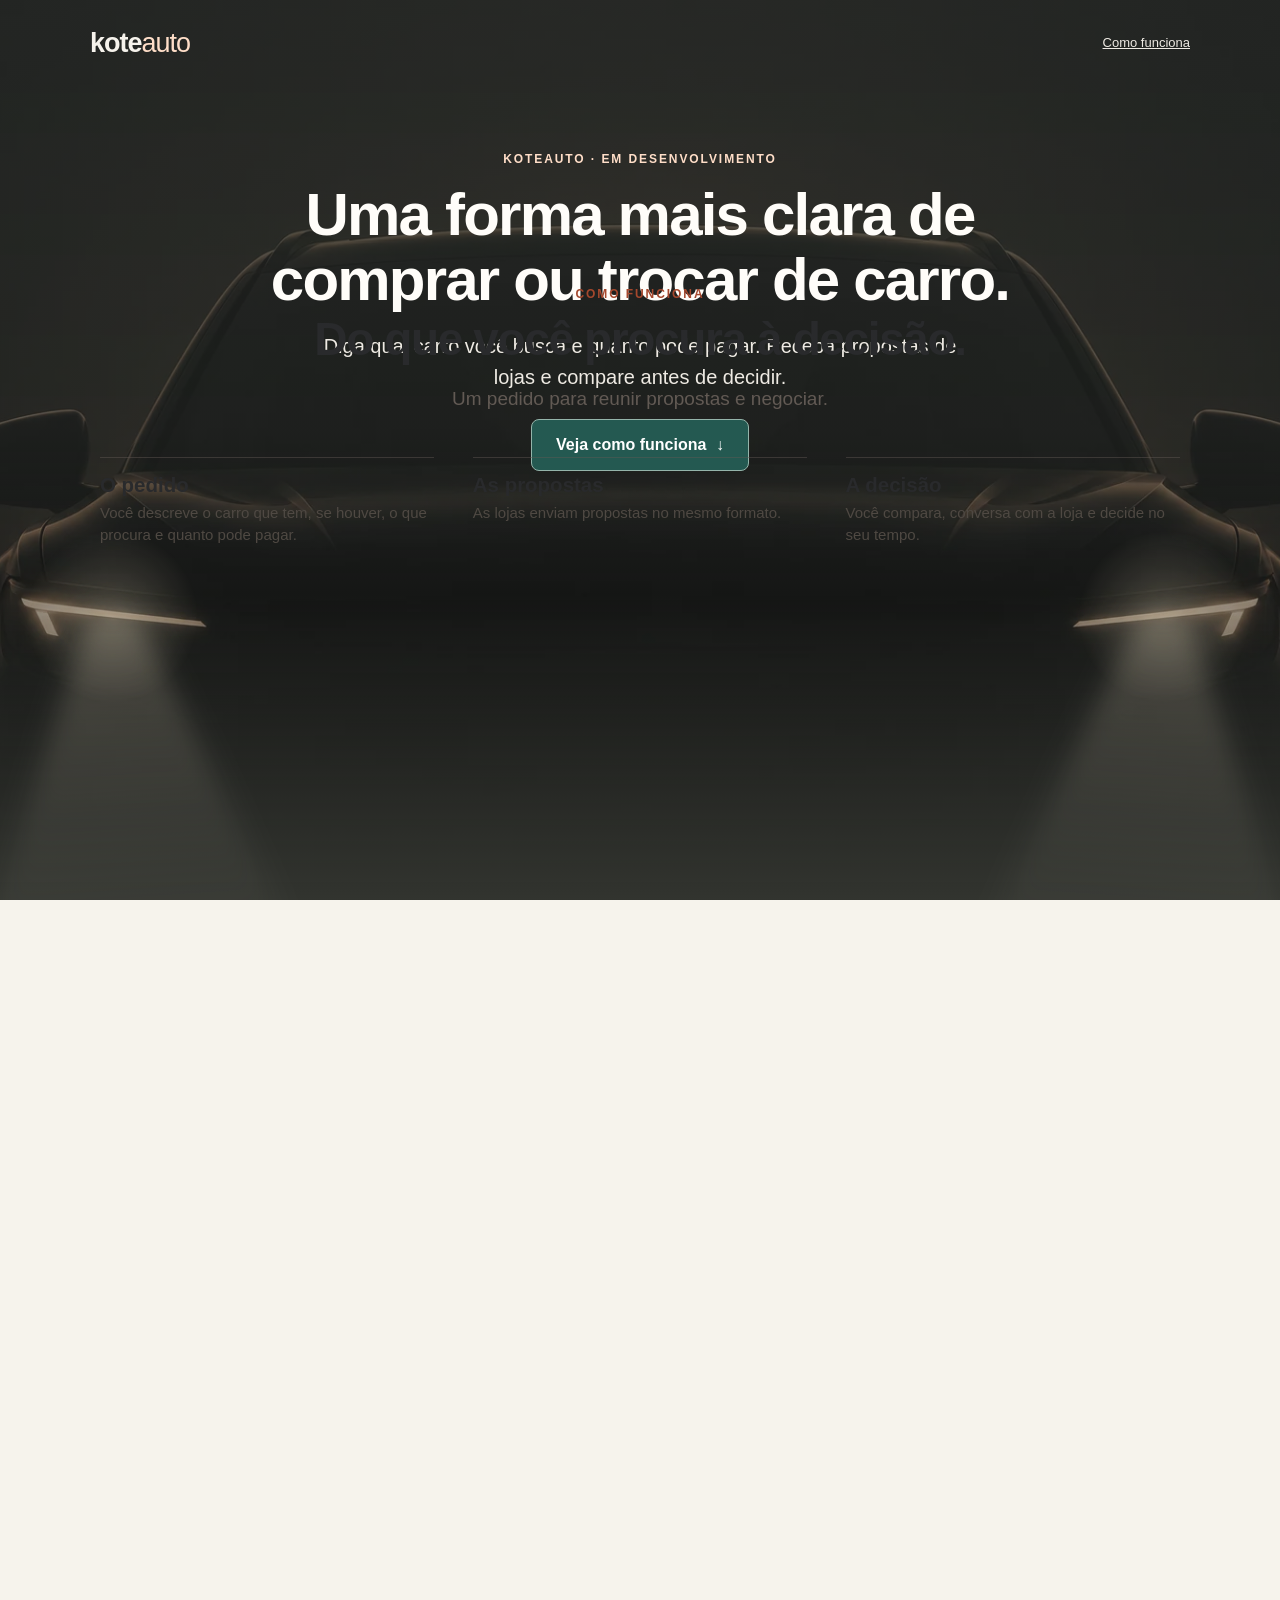
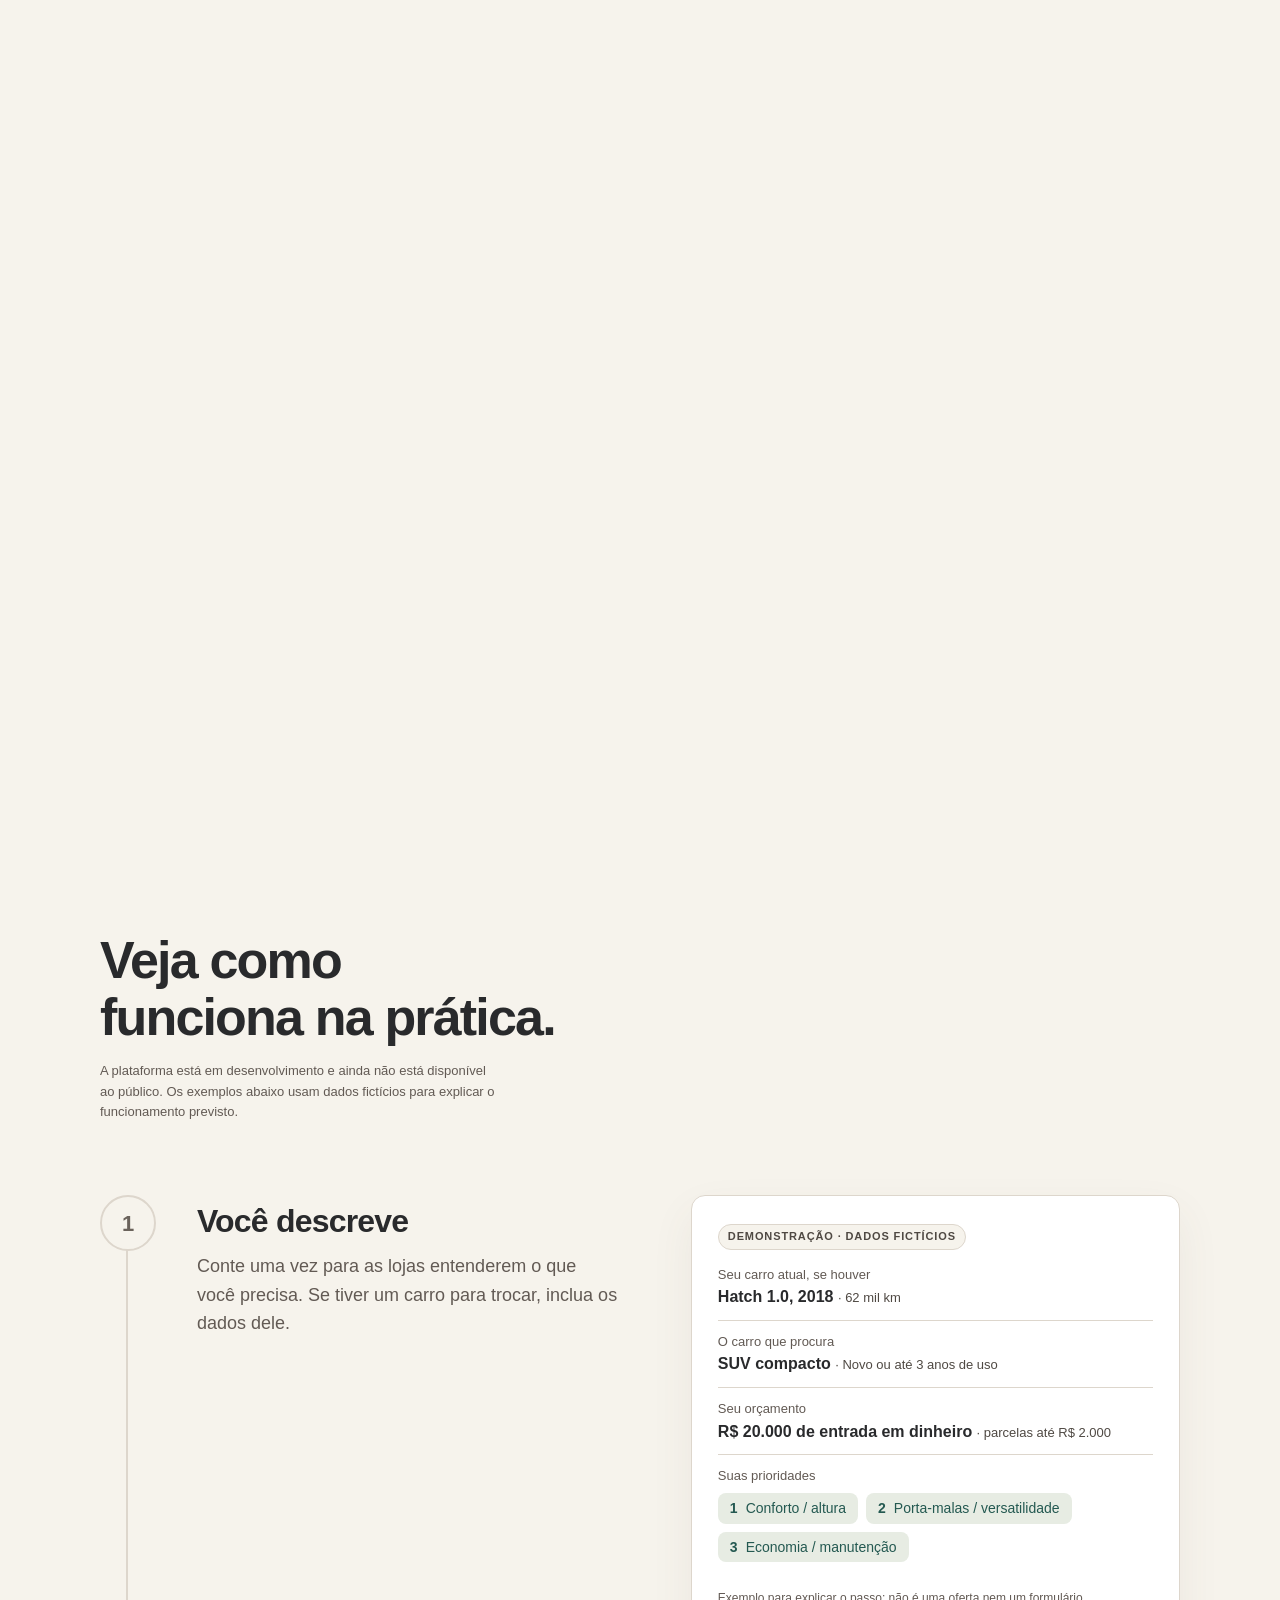
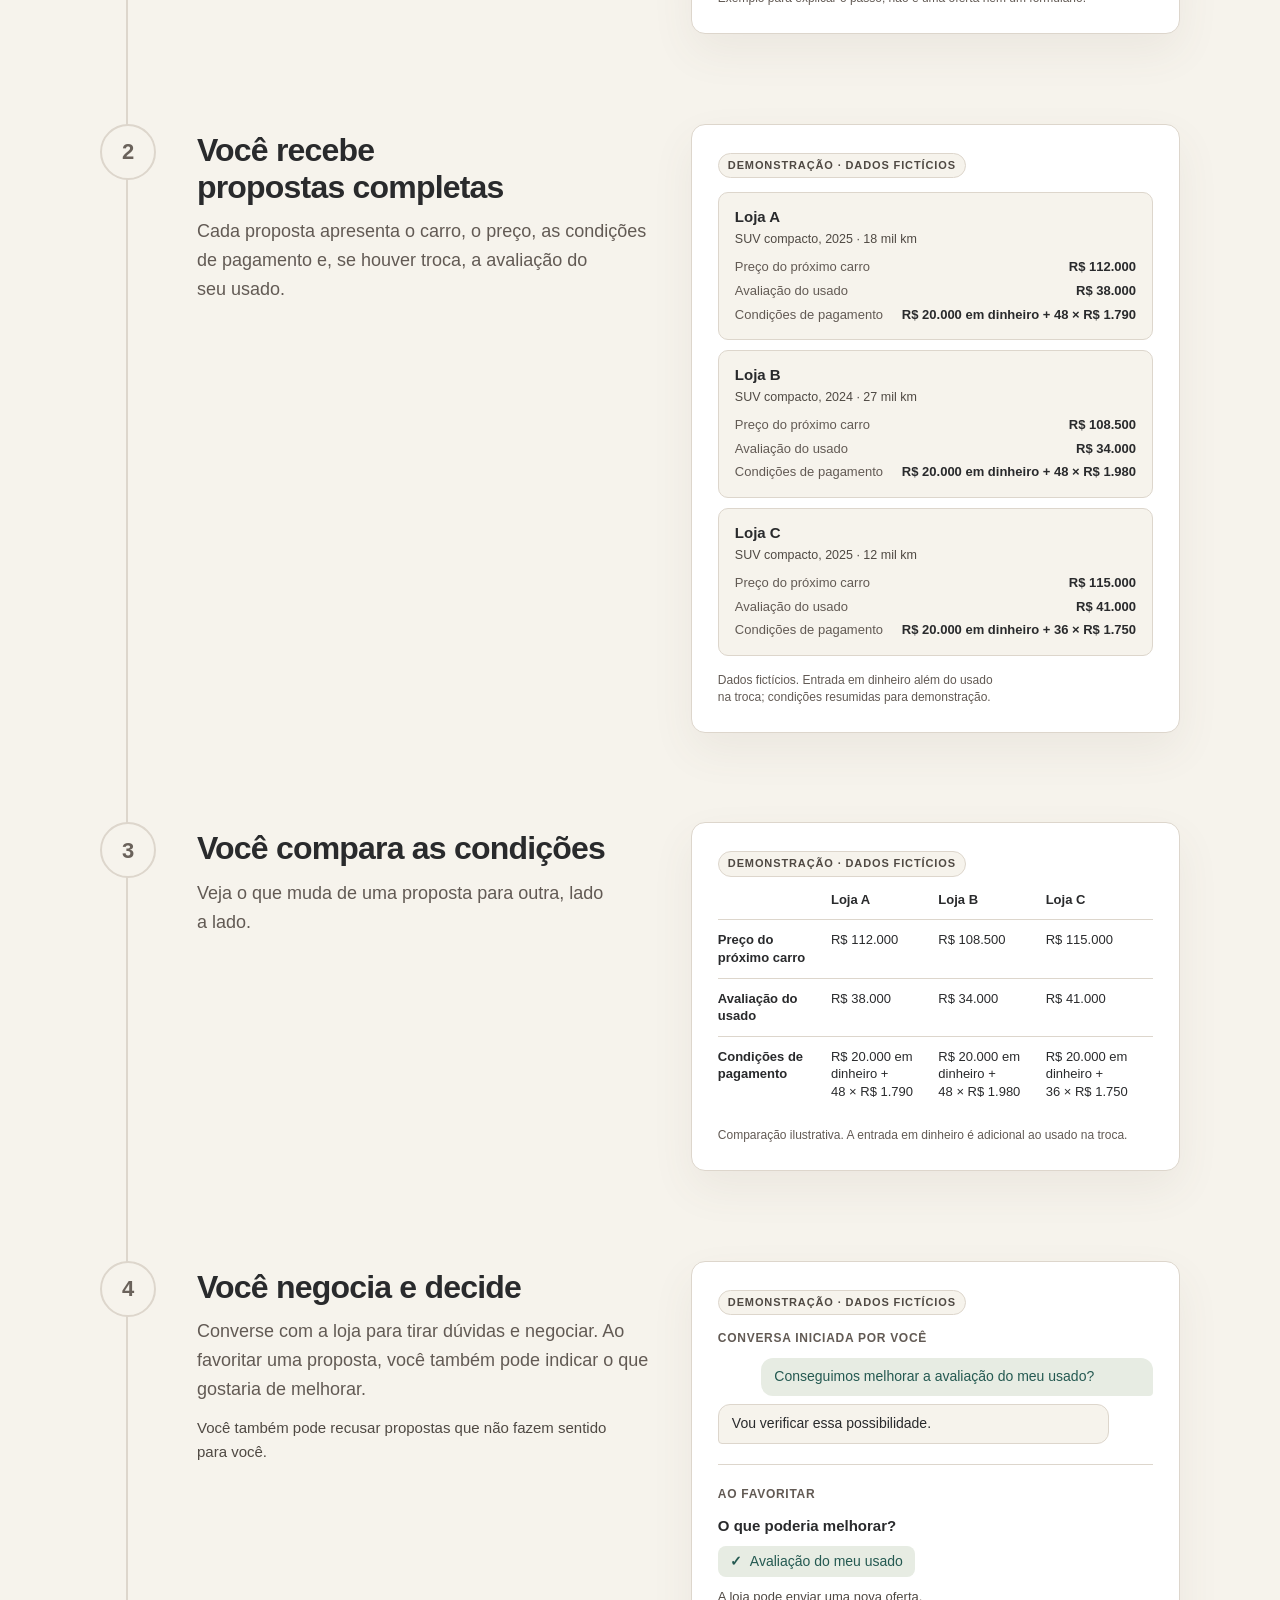
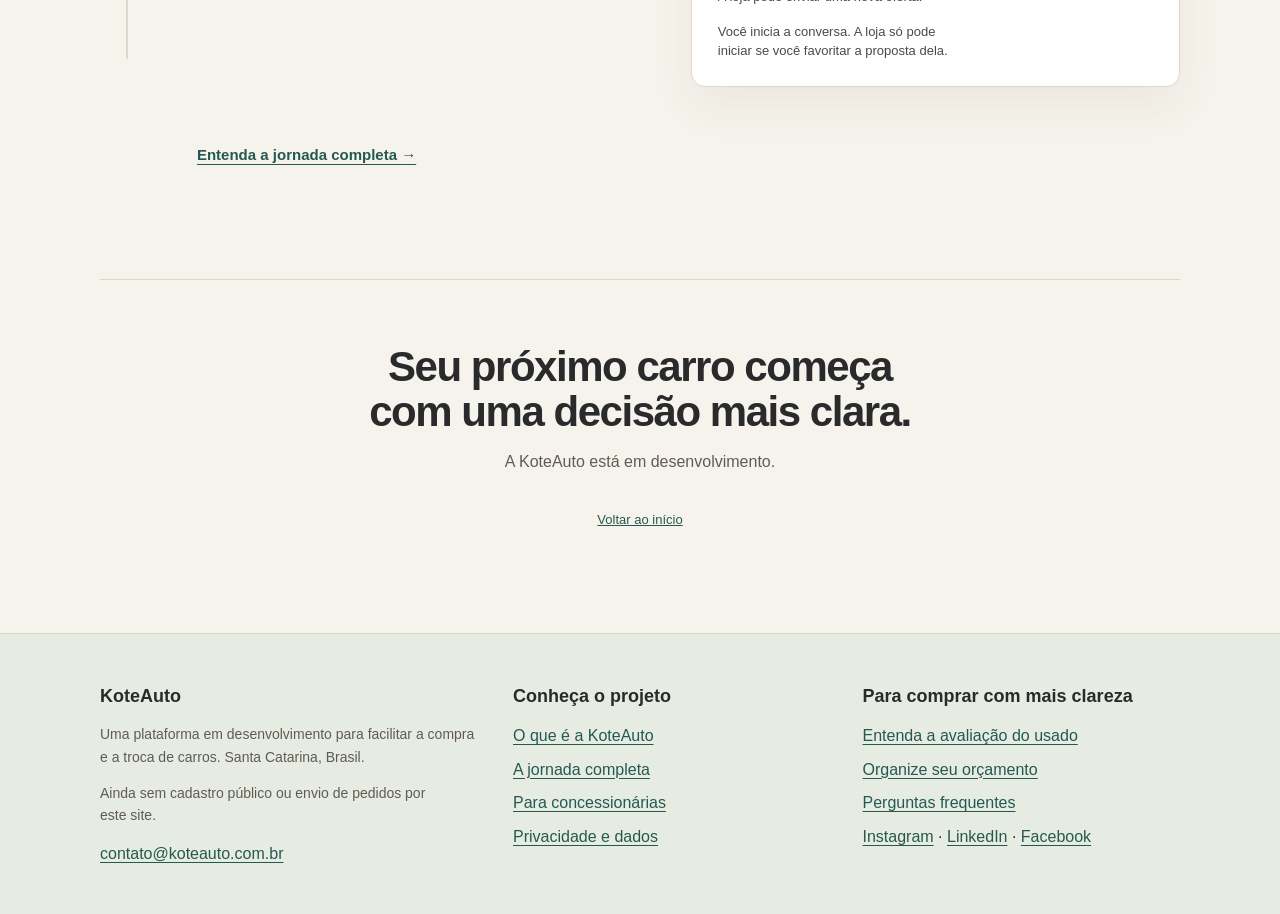
==== commit 9b517d0d: "Improve transition guidance and accessible focus handling" ====
--- a/index.html
+++ b/index.html
@@ -53,6 +53,7 @@
         </div>
       </div>
     </div>
+    <a class="transition-cue" href="#como-funciona" hidden>Continue para ver como funciona <span aria-hidden="true">↓</span></a>
     <div class="intro" id="como-funciona">
       <div class="wrap">
         <p class="eyebrow-d rv">Como funciona</p>
--- a/assets/home.css
+++ b/assets/home.css
@@ -66,15 +66,15 @@
 .live .hero,.live .intro{position:absolute;inset:0;min-height:0}
 .live .intro{background:transparent;padding-top:clamp(36px,9svh,100px);z-index:9;overflow:hidden;pointer-events:none;user-select:none}
 .live .intro.on{pointer-events:auto;user-select:text}
-.intro h2[tabindex="-1"]:focus{outline:none}
+.intro h2[tabindex="-1"]:focus-visible{outline:3px solid var(--green);outline-offset:6px}
 .intro .lead-b{margin:-8px auto clamp(24px,3.4vw,44px);max-width:34em;color:var(--muted);font-size:clamp(16px,1.5vw,19px);line-height:1.55}
 /* desktop com altura suficiente: conjunto centrado, com centro óptico um pouco acima do meio */
 @media(min-width:701px) and (min-height:640px){
   .live .intro{display:flex;align-items:center;padding-top:0;padding-bottom:clamp(24px,10svh,110px)}
   .live .intro .wrap{margin:0 auto}
 }
-.live .intro .rv{opacity:0;transform:translate3d(0,18px,0);transition:opacity .12s ease,transform .12s ease}
-.live .intro.on .rv{opacity:1;transform:none;transition:opacity .3s ease var(--d,0s),transform .3s ease var(--d,0s)}
+.live .intro .rv{opacity:1;transform:translate3d(0,10px,0)}
+.live .intro.on .rv{transform:none;transition:transform .2s ease}
 .live .hero-copy{will-change:transform}
 .live .rig,.live .bm,.live .gl,.live .pool,.live .flood{will-change:transform,opacity}
 .anchor{display:block;height:0}
@@ -173,3 +173,8 @@
 .site-footer h2{font-size:18px;margin:0 0 12px}.site-footer p{font-size:14px;max-width:32em;color:var(--muted)}
 .site-footer ul{list-style:none;margin:0;padding:0}.site-footer li{margin:8px 0}.site-footer a{color:var(--green);text-underline-offset:3px}
 @media(max-width:700px){.footer-grid{grid-template-columns:1fr}.site-footer{padding:32px 0}}
+
+/* Prévia: orientação legível durante a passagem; nunca depende de transparência. */
+.transition-cue[hidden]{display:none}
+.transition-cue{position:absolute;z-index:10;left:50%;top:30%;transform:translateX(-50%);width:max-content;max-width:calc(100% - 40px);padding:12px 20px;border-radius:8px;background:var(--paper);color:var(--green);border:1px solid var(--line);font-size:15px;font-weight:700;text-align:center;text-decoration:none;box-shadow:0 8px 24px rgba(0,0,0,.08)}
+.transition-cue:hover{background:var(--sage)}
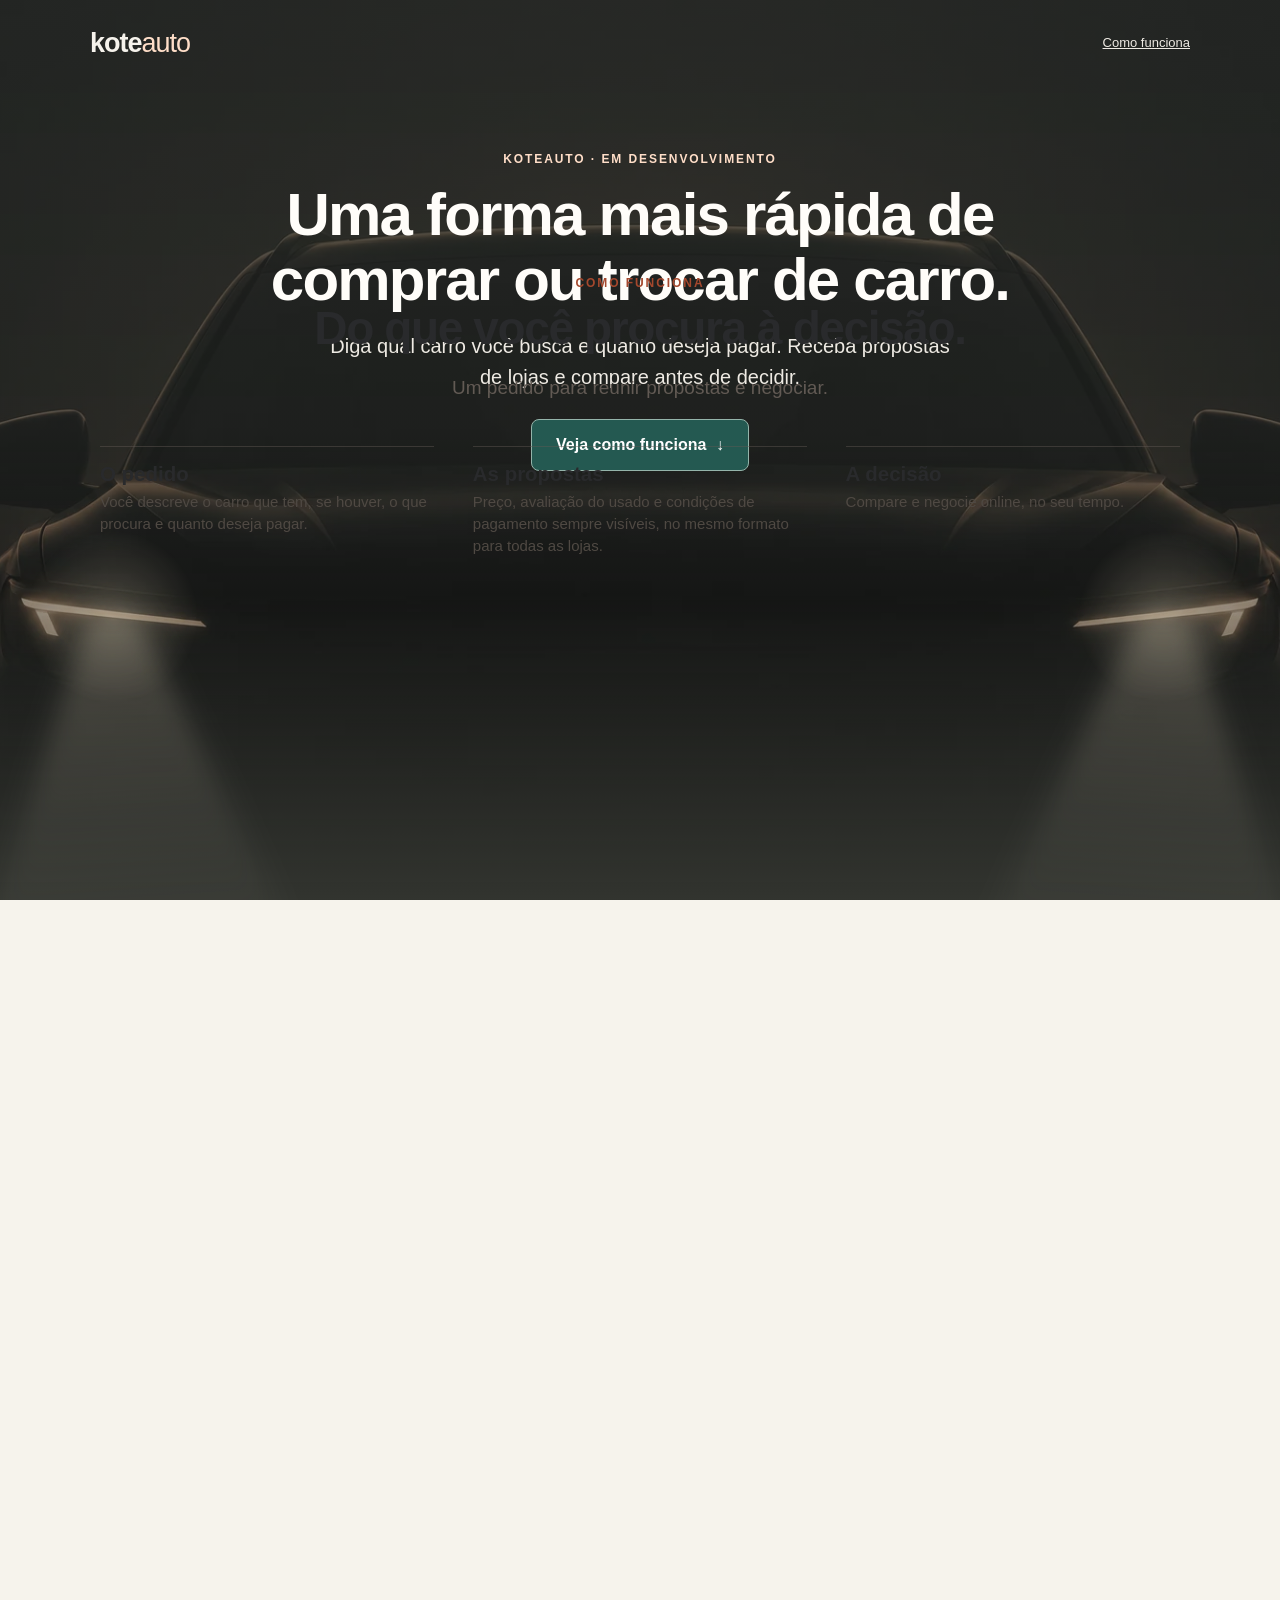
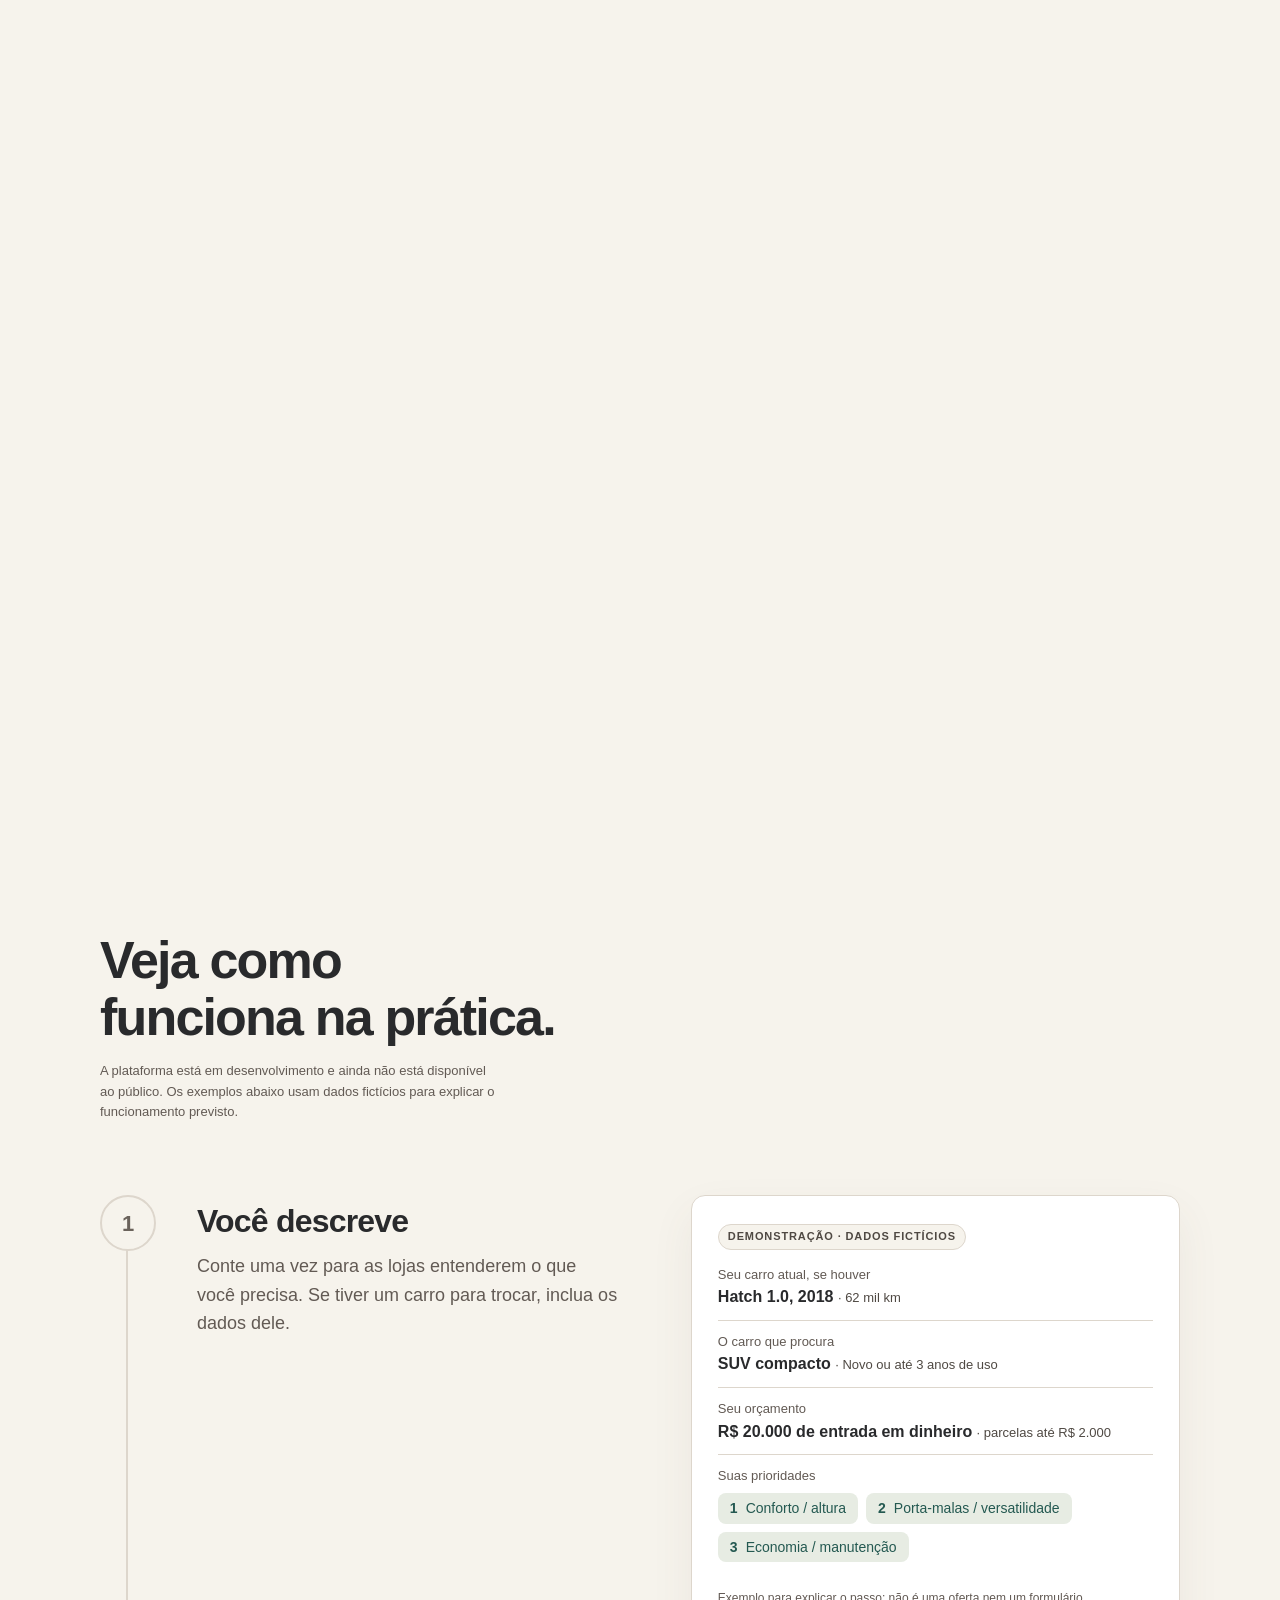
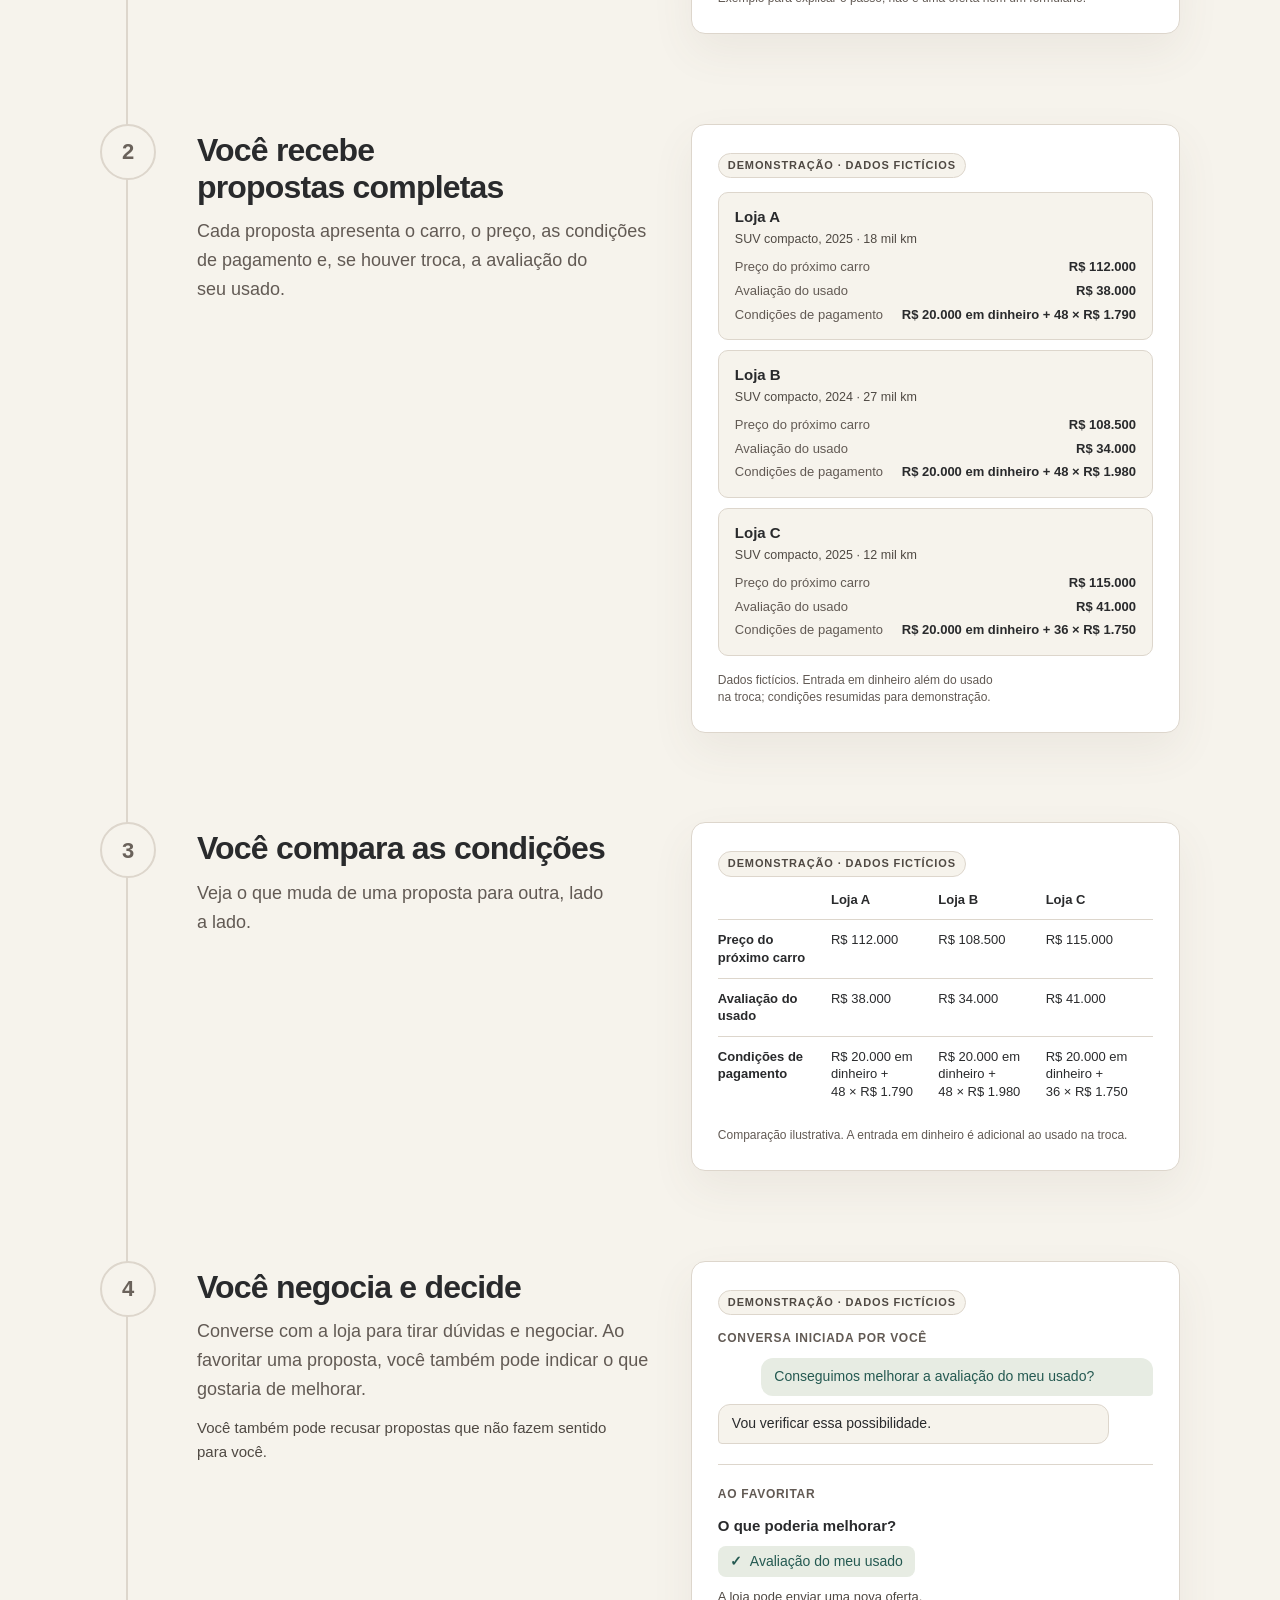
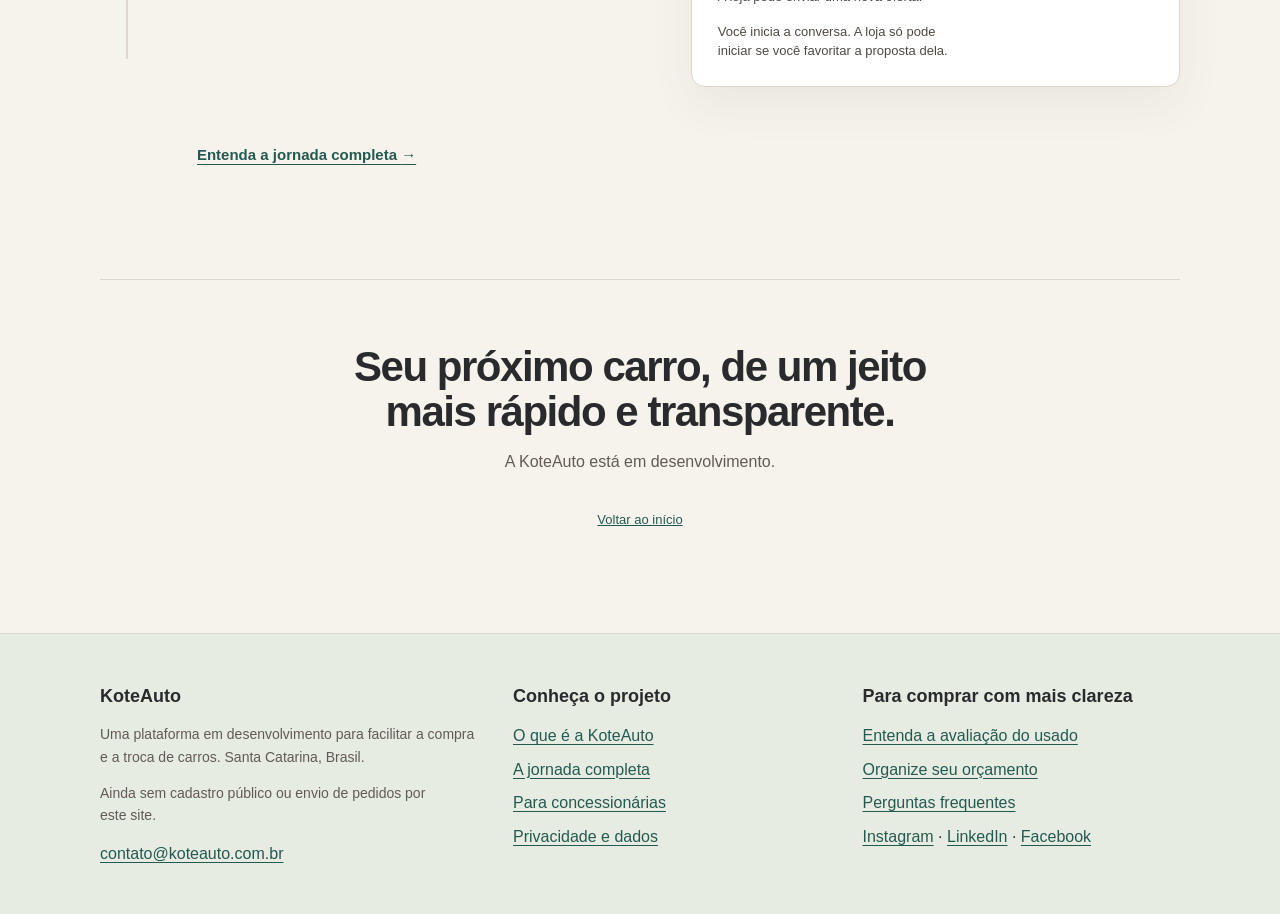
==== commit cc325aff: "Update home copy: faster, desired budget, transparency, online - Headline "Uma forma mais rápida"; c" ====
--- a/index.html
+++ b/index.html
@@ -7,7 +7,7 @@
   <title>KoteAuto | Marketplace reverso de compra e troca de carros</title>
   <meta
     name="description"
-    content="A KoteAuto é uma startup brasileira de tecnologia automotiva que está construindo um marketplace reverso para compra e troca de carros: você informa uma vez o carro que tem, o que quer e quanto pode pagar, e as concessionárias enviam propostas comparáveis. Plataforma em desenvolvimento, ainda sem acesso público."
+    content="A KoteAuto é uma startup brasileira de tecnologia automotiva que está construindo um marketplace reverso para compra e troca de carros: você informa uma vez o carro que tem, o que quer e quanto deseja pagar, e as concessionárias enviam propostas comparáveis. Plataforma em desenvolvimento, ainda sem acesso público."
   />
   <meta name="robots" content="index, follow, max-snippet:-1, max-image-preview:large" />
   <link rel="canonical" href="https://www.koteauto.com.br/" />
@@ -47,8 +47,8 @@
         <nav class="nav" aria-label="Navegação principal"><a class="brand" href="#topo">kote<span>auto</span></a><a class="nl" href="#como-funciona">Como funciona</a></nav>
         <div class="hc">
           <p class="eyebrow">KoteAuto · em desenvolvimento</p>
-          <h1>Uma forma mais clara de comprar ou trocar de carro.</h1>
-          <p class="sup">Diga qual carro você busca e quanto pode pagar. Receba propostas de lojas e compare antes de decidir.</p>
+          <h1>Uma forma mais rápida de comprar ou trocar de carro.</h1>
+          <p class="sup">Diga qual carro você busca e quanto deseja pagar. Receba propostas de lojas e compare antes de decidir.</p>
           <a class="cta" href="#como-funciona">Veja como funciona <span aria-hidden="true">↓</span></a>
         </div>
       </div>
@@ -60,9 +60,9 @@
         <h2 class="rv" style="--d:.03s">Do que você procura à decisão.</h2>
         <p class="lead-b rv" style="--d:.06s">Um pedido para reunir propostas e negociar.</p>
         <ul class="infos">
-          <li class="rv" style="--d:.09s"><strong>O pedido</strong><span>Você descreve o carro que tem, se houver, o que procura e quanto pode pagar.</span></li>
-          <li class="rv" style="--d:.12s"><strong>As propostas</strong><span>As lojas enviam propostas no mesmo formato.</span></li>
-          <li class="rv" style="--d:.15s"><strong>A decisão</strong><span>Você compara, conversa com a loja e decide no seu tempo.</span></li>
+          <li class="rv" style="--d:.09s"><strong>O pedido</strong><span>Você descreve o carro que tem, se houver, o que procura e quanto deseja pagar.</span></li>
+          <li class="rv" style="--d:.12s"><strong>As propostas</strong><span>Preço, avaliação do usado e condições de pagamento sempre visíveis, no mesmo formato para todas as lojas.</span></li>
+          <li class="rv" style="--d:.15s"><strong>A decisão</strong><span>Compare e negocie online, no seu tempo.</span></li>
         </ul>
       </div>
     </div>
@@ -145,7 +145,7 @@
     </div>
     <p class="more more-out"><a href="/como-funciona">Entenda a jornada completa <span aria-hidden="true">→</span></a></p>
     <div class="closing">
-      <h2>Seu próximo carro começa com uma decisão mais clara.</h2>
+      <h2>Seu próximo carro, de um jeito mais rápido e transparente.</h2>
       <p>A KoteAuto está em desenvolvimento.</p>
     </div>
     <p class="end"><a href="#topo">Voltar ao início</a></p>
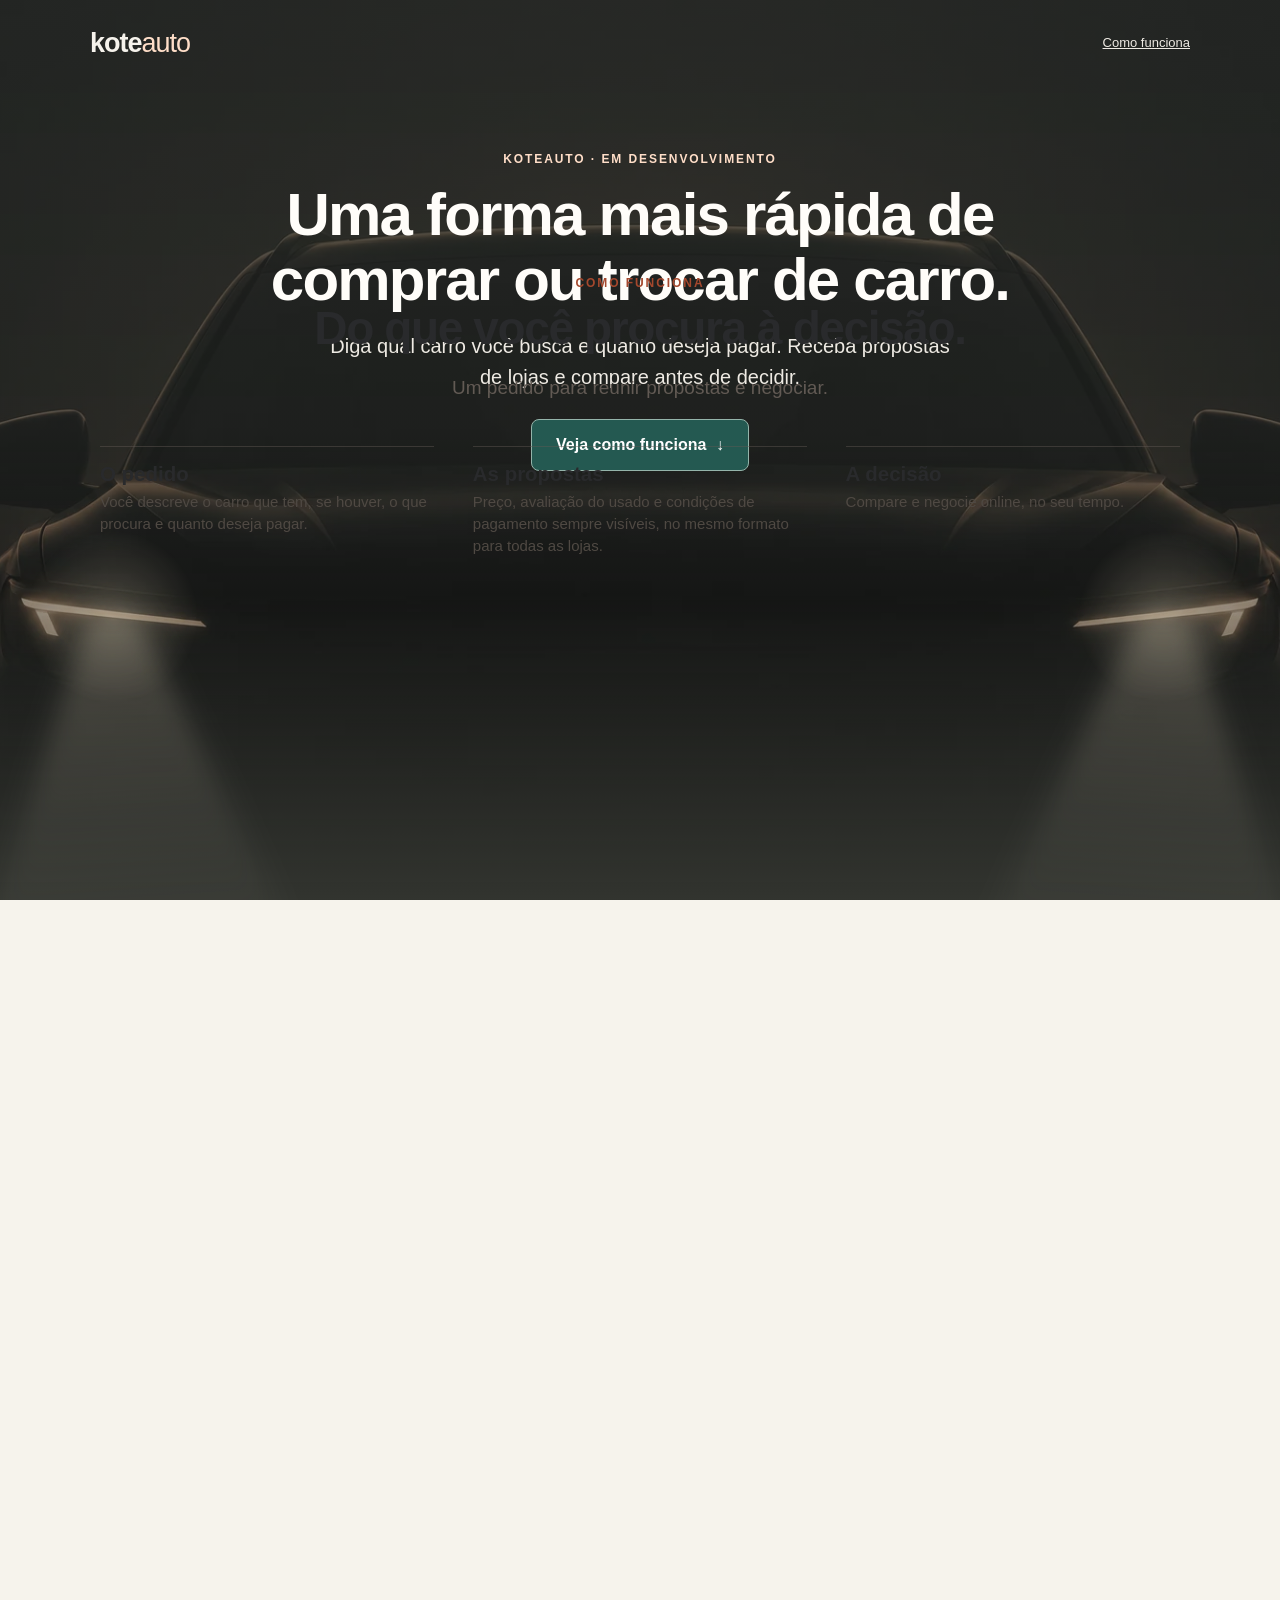
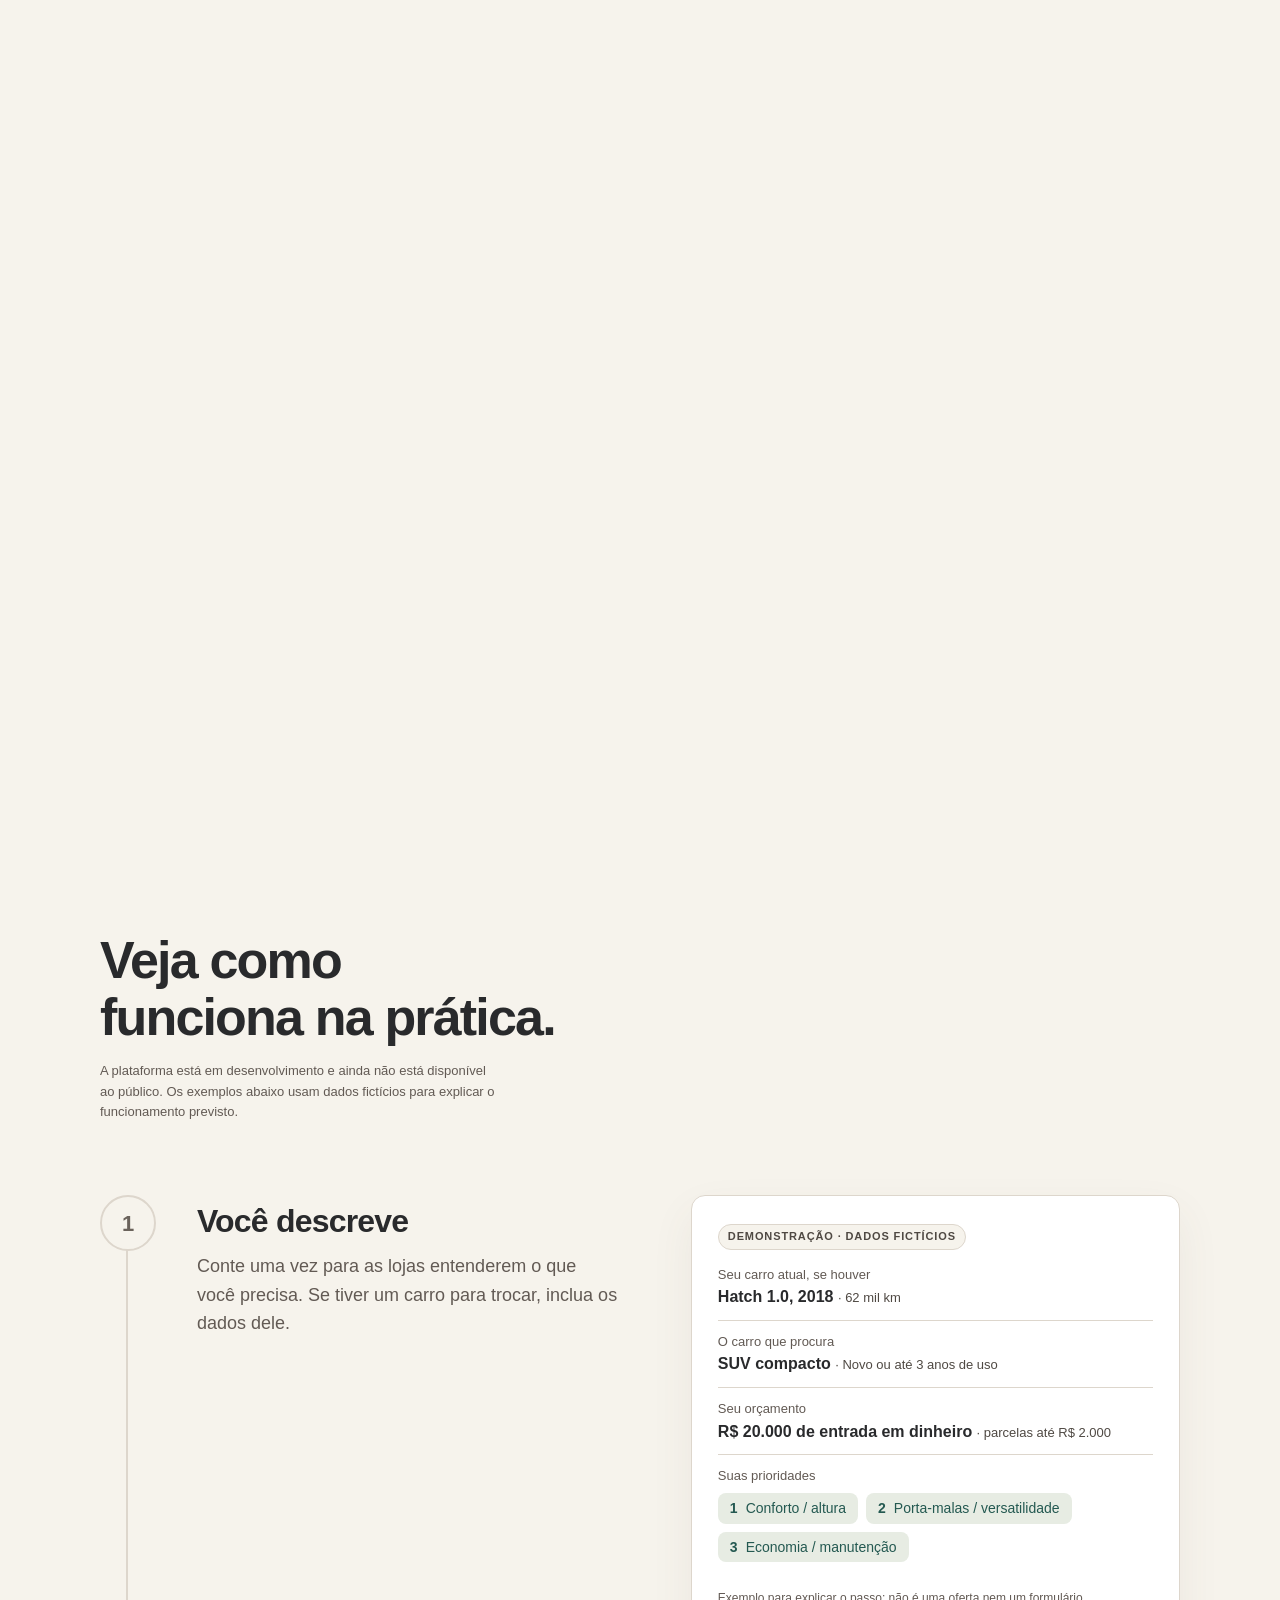
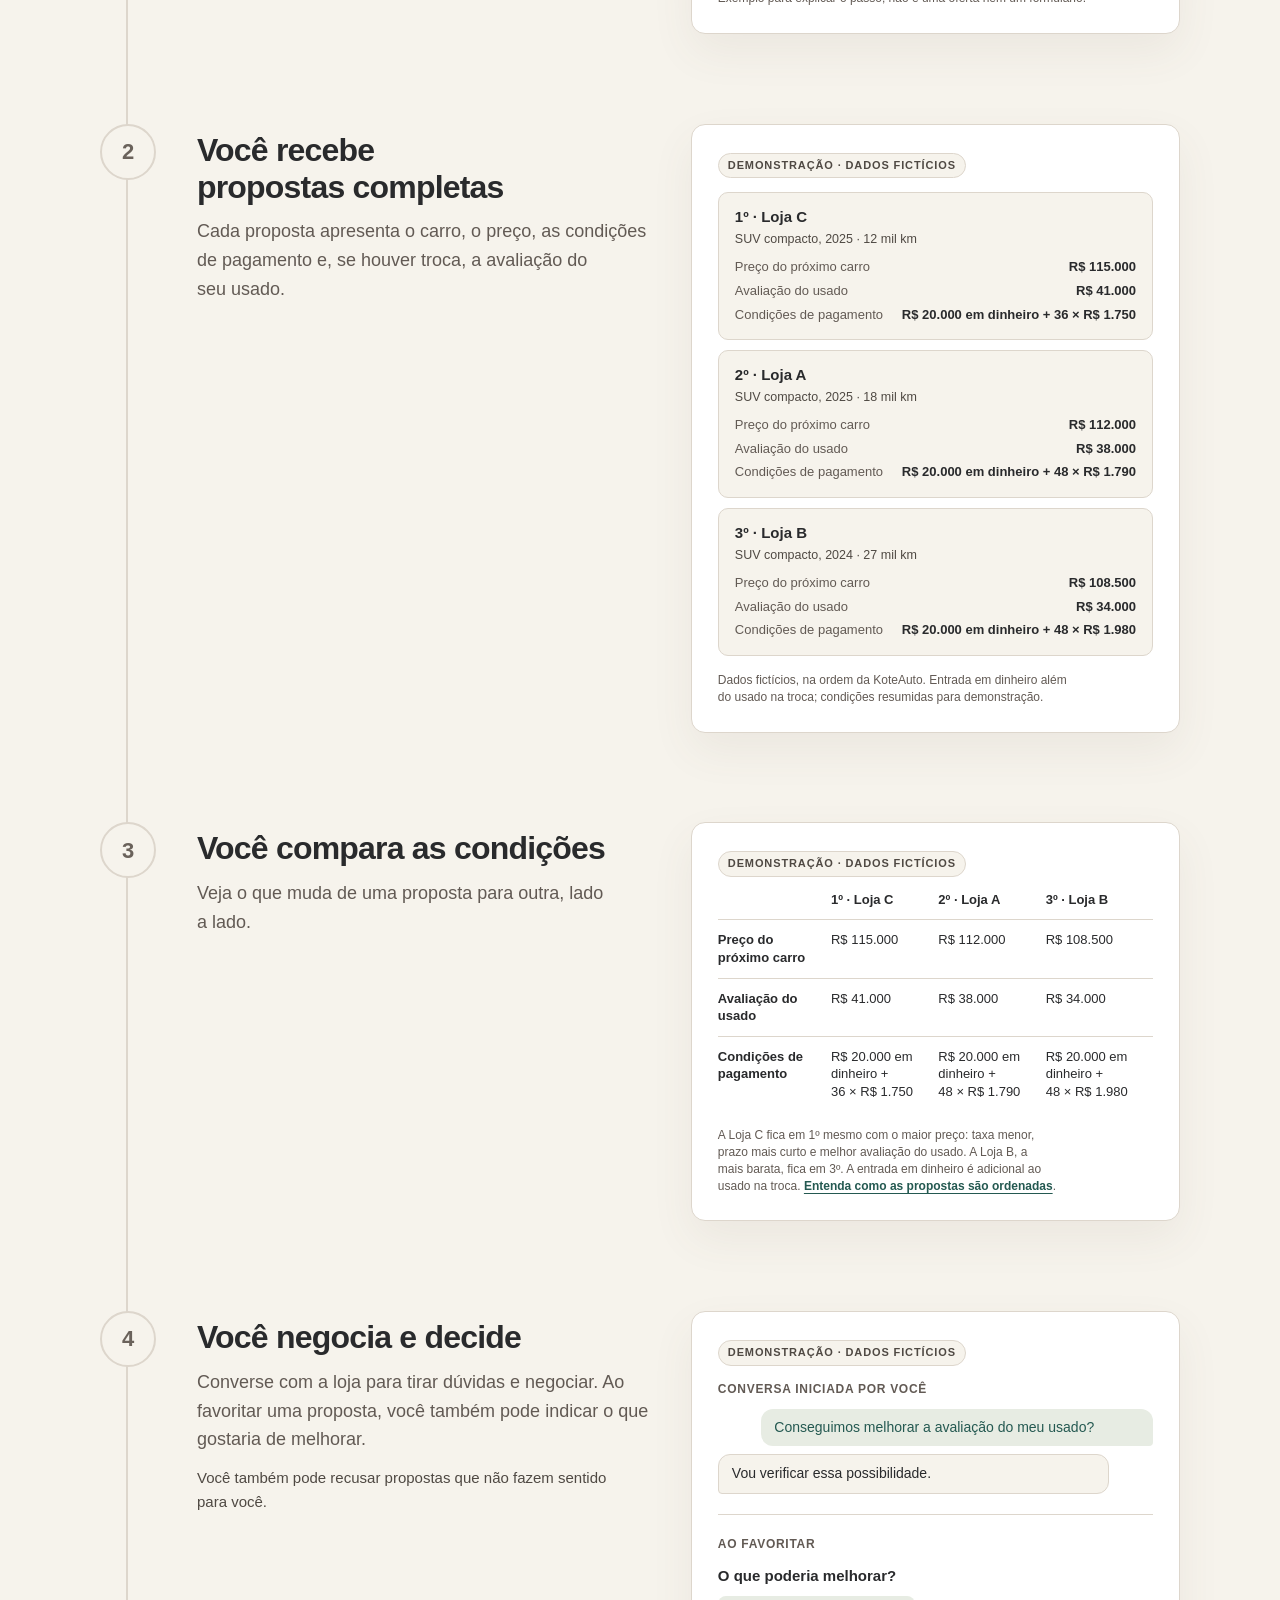
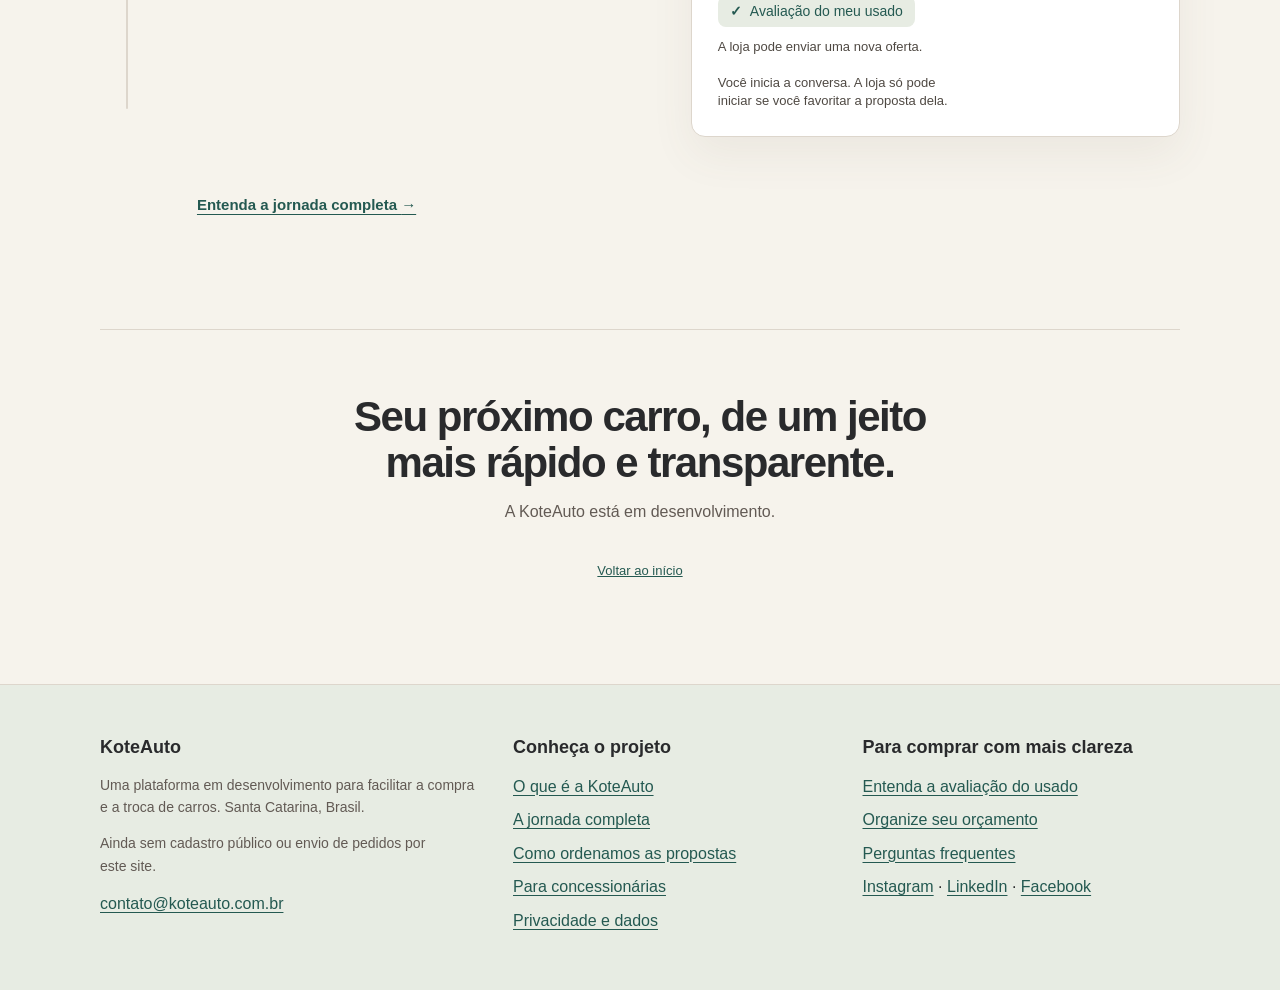
==== commit 3fc907c4: "New page: how KoteAuto orders proposals, with the proposal target chart - New /como-ordenamos-as-pro" ====
--- a/index.html
+++ b/index.html
@@ -97,10 +97,8 @@
           <div class="txt"><h3>Você recebe propostas completas</h3><p>Cada proposta apresenta o carro, o preço, as condições de pagamento e, se houver troca, a avaliação do seu usado.</p></div>
           <figure class="fig">
             <span class="demo">Demonstração · dados fictícios</span>
-            <div class="prop"><h4>Loja A</h4><p class="car-d">SUV compacto, 2025 · 18 mil km</p><dl><dt>Preço do próximo carro</dt><dd>R$&nbsp;112.000</dd><dt>Avaliação do usado</dt><dd>R$&nbsp;38.000</dd><dt>Condições de pagamento</dt><dd>R$&nbsp;20.000 em dinheiro + 48&nbsp;×&nbsp;R$&nbsp;1.790</dd></dl></div>
-            <div class="prop"><h4>Loja B</h4><p class="car-d">SUV compacto, 2024 · 27 mil km</p><dl><dt>Preço do próximo carro</dt><dd>R$&nbsp;108.500</dd><dt>Avaliação do usado</dt><dd>R$&nbsp;34.000</dd><dt>Condições de pagamento</dt><dd>R$&nbsp;20.000 em dinheiro + 48&nbsp;×&nbsp;R$&nbsp;1.980</dd></dl></div>
-            <div class="prop"><h4>Loja C</h4><p class="car-d">SUV compacto, 2025 · 12 mil km</p><dl><dt>Preço do próximo carro</dt><dd>R$&nbsp;115.000</dd><dt>Avaliação do usado</dt><dd>R$&nbsp;41.000</dd><dt>Condições de pagamento</dt><dd>R$&nbsp;20.000 em dinheiro + 36&nbsp;×&nbsp;R$&nbsp;1.750</dd></dl></div>
-            <figcaption>Dados fictícios. Entrada em dinheiro além do usado na troca; condições resumidas para demonstração.</figcaption>
+            <div class="prop"><h4>1º · Loja C</h4><p class="car-d">SUV compacto, 2025 · 12 mil km</p><dl><dt>Preço do próximo carro</dt><dd>R$&nbsp;115.000</dd><dt>Avaliação do usado</dt><dd>R$&nbsp;41.000</dd><dt>Condições de pagamento</dt><dd>R$&nbsp;20.000 em dinheiro + 36&nbsp;×&nbsp;R$&nbsp;1.750</dd></dl></div><div class="prop"><h4>2º · Loja A</h4><p class="car-d">SUV compacto, 2025 · 18 mil km</p><dl><dt>Preço do próximo carro</dt><dd>R$&nbsp;112.000</dd><dt>Avaliação do usado</dt><dd>R$&nbsp;38.000</dd><dt>Condições de pagamento</dt><dd>R$&nbsp;20.000 em dinheiro + 48&nbsp;×&nbsp;R$&nbsp;1.790</dd></dl></div><div class="prop"><h4>3º · Loja B</h4><p class="car-d">SUV compacto, 2024 · 27 mil km</p><dl><dt>Preço do próximo carro</dt><dd>R$&nbsp;108.500</dd><dt>Avaliação do usado</dt><dd>R$&nbsp;34.000</dd><dt>Condições de pagamento</dt><dd>R$&nbsp;20.000 em dinheiro + 48&nbsp;×&nbsp;R$&nbsp;1.980</dd></dl></div>
+            <figcaption>Dados fictícios, na ordem da KoteAuto. Entrada em dinheiro além do usado na troca; condições resumidas para demonstração.</figcaption>
           </figure>
         </li>
         <li class="step">
@@ -110,16 +108,16 @@
             <span class="demo">Demonstração · dados fictícios</span>
             <div class="tblw" tabindex="0" role="region" aria-label="Comparação de exemplo; role para o lado se necessário">
               <table class="tbl">
-                <thead><tr><th scope="col"><span class="vh">Item</span></th><th scope="col">Loja A</th><th scope="col">Loja B</th><th scope="col">Loja C</th></tr></thead>
+                <thead><tr><th scope="col"><span class="vh">Item</span></th><th scope="col">1º · Loja C</th><th scope="col">2º · Loja A</th><th scope="col">3º · Loja B</th></tr></thead>
                 <tbody>
-                  <tr><th scope="row">Preço do próximo carro</th><td>R$&nbsp;112.000</td><td>R$&nbsp;108.500</td><td>R$&nbsp;115.000</td></tr>
-                  <tr><th scope="row">Avaliação do usado</th><td>R$&nbsp;38.000</td><td>R$&nbsp;34.000</td><td>R$&nbsp;41.000</td></tr>
-                  <tr><th scope="row">Condições de pagamento</th><td>R$&nbsp;20.000 em dinheiro + 48&nbsp;×&nbsp;R$&nbsp;1.790</td><td>R$&nbsp;20.000 em dinheiro + 48&nbsp;×&nbsp;R$&nbsp;1.980</td><td>R$&nbsp;20.000 em dinheiro + 36&nbsp;×&nbsp;R$&nbsp;1.750</td></tr>
+                  <tr><th scope="row">Preço do próximo carro</th><td>R$&nbsp;115.000</td><td>R$&nbsp;112.000</td><td>R$&nbsp;108.500</td></tr>
+                  <tr><th scope="row">Avaliação do usado</th><td>R$&nbsp;41.000</td><td>R$&nbsp;38.000</td><td>R$&nbsp;34.000</td></tr>
+                  <tr><th scope="row">Condições de pagamento</th><td>R$&nbsp;20.000 em dinheiro + 36&nbsp;×&nbsp;R$&nbsp;1.750</td><td>R$&nbsp;20.000 em dinheiro + 48&nbsp;×&nbsp;R$&nbsp;1.790</td><td>R$&nbsp;20.000 em dinheiro + 48&nbsp;×&nbsp;R$&nbsp;1.980</td></tr>
                 </tbody>
               </table>
             </div>
             <p class="scroll-hint">Deslize para o lado para ver as três propostas.</p>
-            <figcaption>Comparação ilustrativa. A entrada em dinheiro é adicional ao usado na troca.</figcaption>
+            <figcaption>A Loja C fica em 1º mesmo com o maior preço: taxa menor, prazo mais curto e melhor avaliação do usado. A Loja B, a mais barata, fica em 3º. A entrada em dinheiro é adicional ao usado na troca. <a href="/como-ordenamos-as-propostas">Entenda como as propostas são ordenadas</a>.</figcaption>
           </figure>
         </li>
         <li class="step">
@@ -155,7 +153,7 @@
 
 <footer class="site-footer"><div class="wrap footer-grid">
 <div><h2>KoteAuto</h2><p>Uma plataforma em desenvolvimento para facilitar a compra e a troca de carros. Santa Catarina, Brasil.</p><p>Ainda sem cadastro público ou envio de pedidos por este site.</p><a href="mailto:contato@koteauto.com.br">contato@koteauto.com.br</a></div>
-<nav aria-label="Sobre a KoteAuto"><h2>Conheça o projeto</h2><ul><li><a href="/o-que-e-a-koteauto">O que é a KoteAuto</a></li><li><a href="/como-funciona">A jornada completa</a></li><li><a href="/para-concessionarias">Para concessionárias</a></li><li><a href="/privacidade-e-dados">Privacidade e dados</a></li></ul></nav>
+<nav aria-label="Sobre a KoteAuto"><h2>Conheça o projeto</h2><ul><li><a href="/o-que-e-a-koteauto">O que é a KoteAuto</a></li><li><a href="/como-funciona">A jornada completa</a></li><li><a href="/como-ordenamos-as-propostas">Como ordenamos as propostas</a></li><li><a href="/para-concessionarias">Para concessionárias</a></li><li><a href="/privacidade-e-dados">Privacidade e dados</a></li></ul></nav>
 <nav aria-label="Guias e contato"><h2>Para comprar com mais clareza</h2><ul><li><a href="/avaliacao-do-usado">Entenda a avaliação do usado</a></li><li><a href="/quanto-de-carro-consigo-comprar">Organize seu orçamento</a></li><li><a href="/perguntas-frequentes">Perguntas frequentes</a></li><li><a href="https://www.instagram.com/contatokoteauto/">Instagram</a> · <a href="https://linkedin.com/company/koteauto">LinkedIn</a> · <a href="https://www.facebook.com/61589312203457/">Facebook</a></li></ul></nav>
 </div></footer>
 <script type="application/ld+json">{
@@ -199,7 +197,7 @@
     },
     {
       "@type": "WebSite",
-      "dateModified": "2026-10-05",
+      "dateModified": "2026-10-06",
       "@id": "https://www.koteauto.com.br/#site",
       "url": "https://www.koteauto.com.br/",
       "name": "KoteAuto",
--- a/assets/home.css
+++ b/assets/home.css
@@ -100,6 +100,7 @@
 .step .txt p{margin:0;color:var(--muted);font-size:clamp(16px,1.5vw,18px);line-height:1.6;max-width:30em}
 .fig{margin:0;background:#fff;border:1px solid var(--line);border-radius:14px;padding:clamp(18px,2.2vw,26px);box-shadow:0 18px 44px rgba(96,81,64,.07)}
 .fig figcaption{margin-top:16px;font-size:12px;line-height:1.4;color:var(--muted)}
+.fig figcaption a{color:var(--green);font-weight:700;text-underline-offset:3px}
 .demo{display:inline-block;margin:0 0 14px;padding:3px 9px;border:1px solid var(--line);border-radius:999px;background:var(--paper);color:#4F4943;font-size:11px;font-weight:700;letter-spacing:.08em;text-transform:uppercase}
 .demo-note{margin:14px 0 0!important;font-size:13px!important;color:var(--muted)}
 .vals{margin:0}
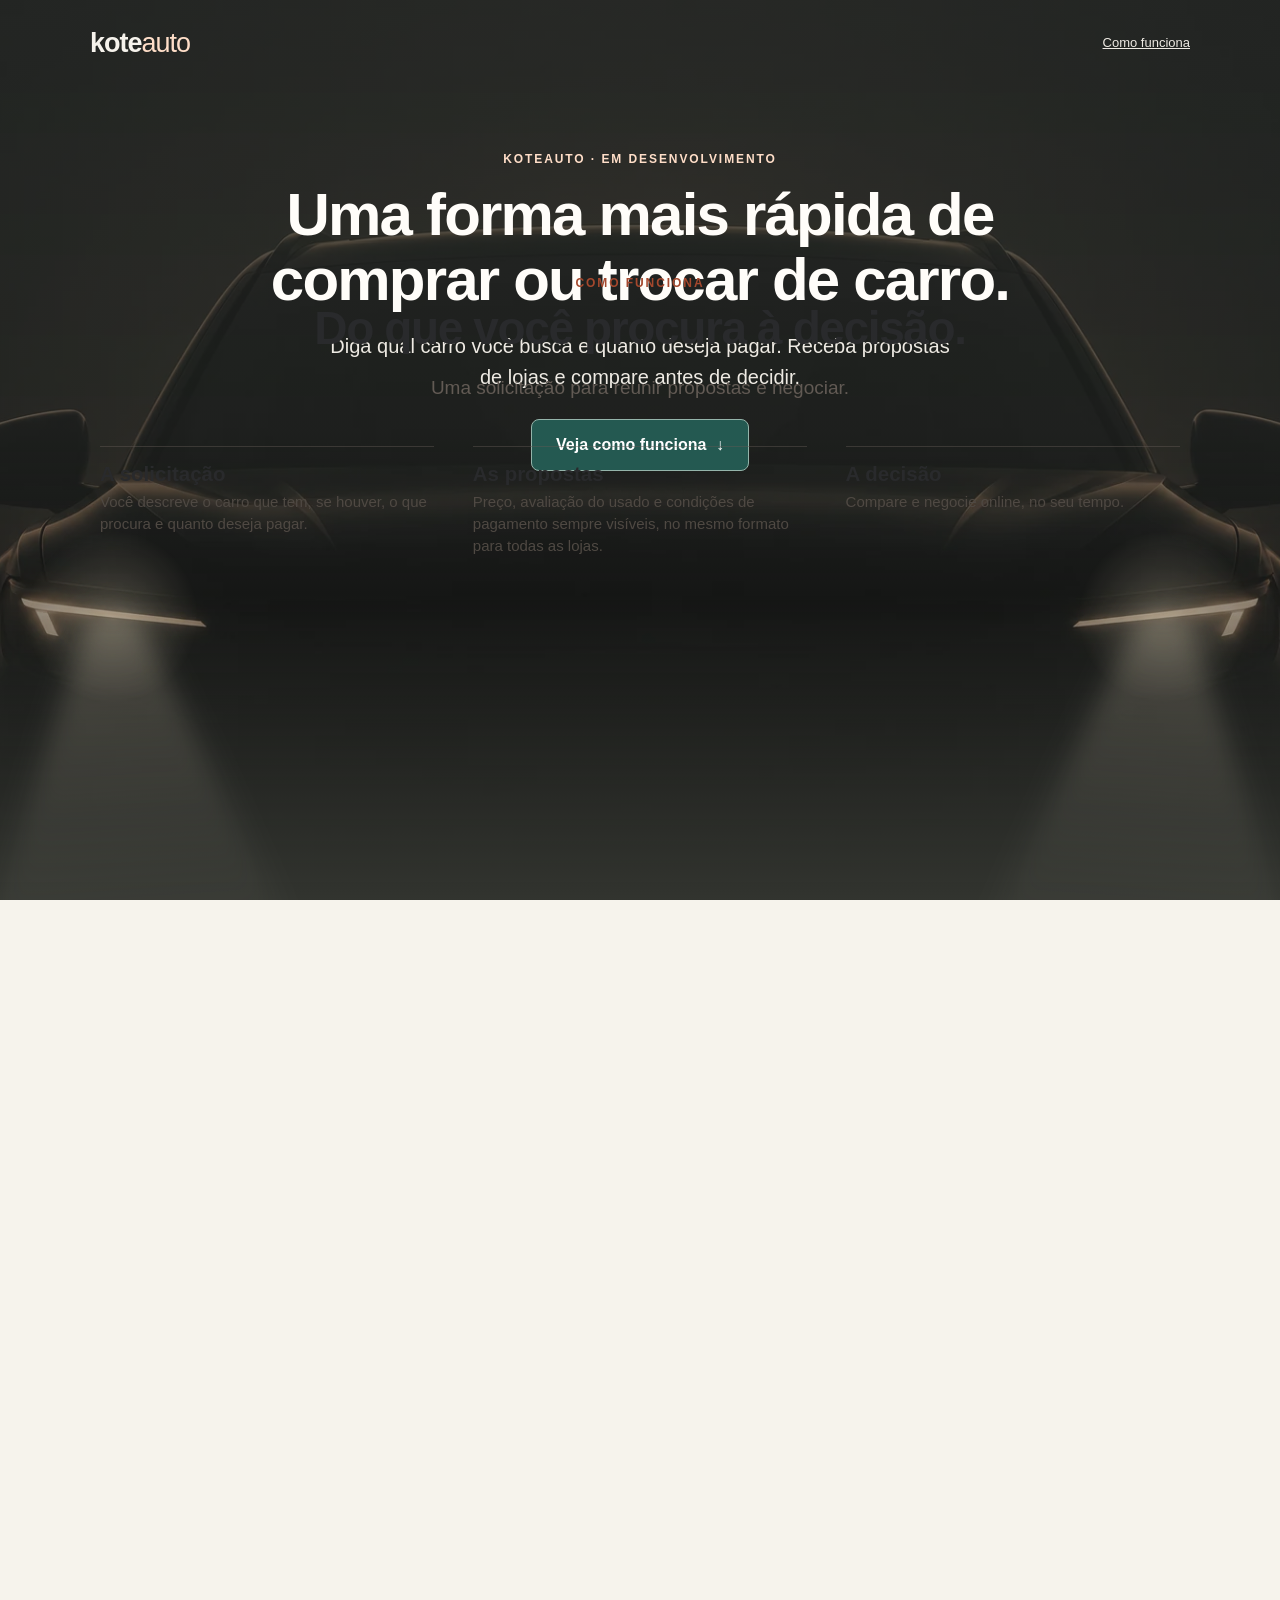
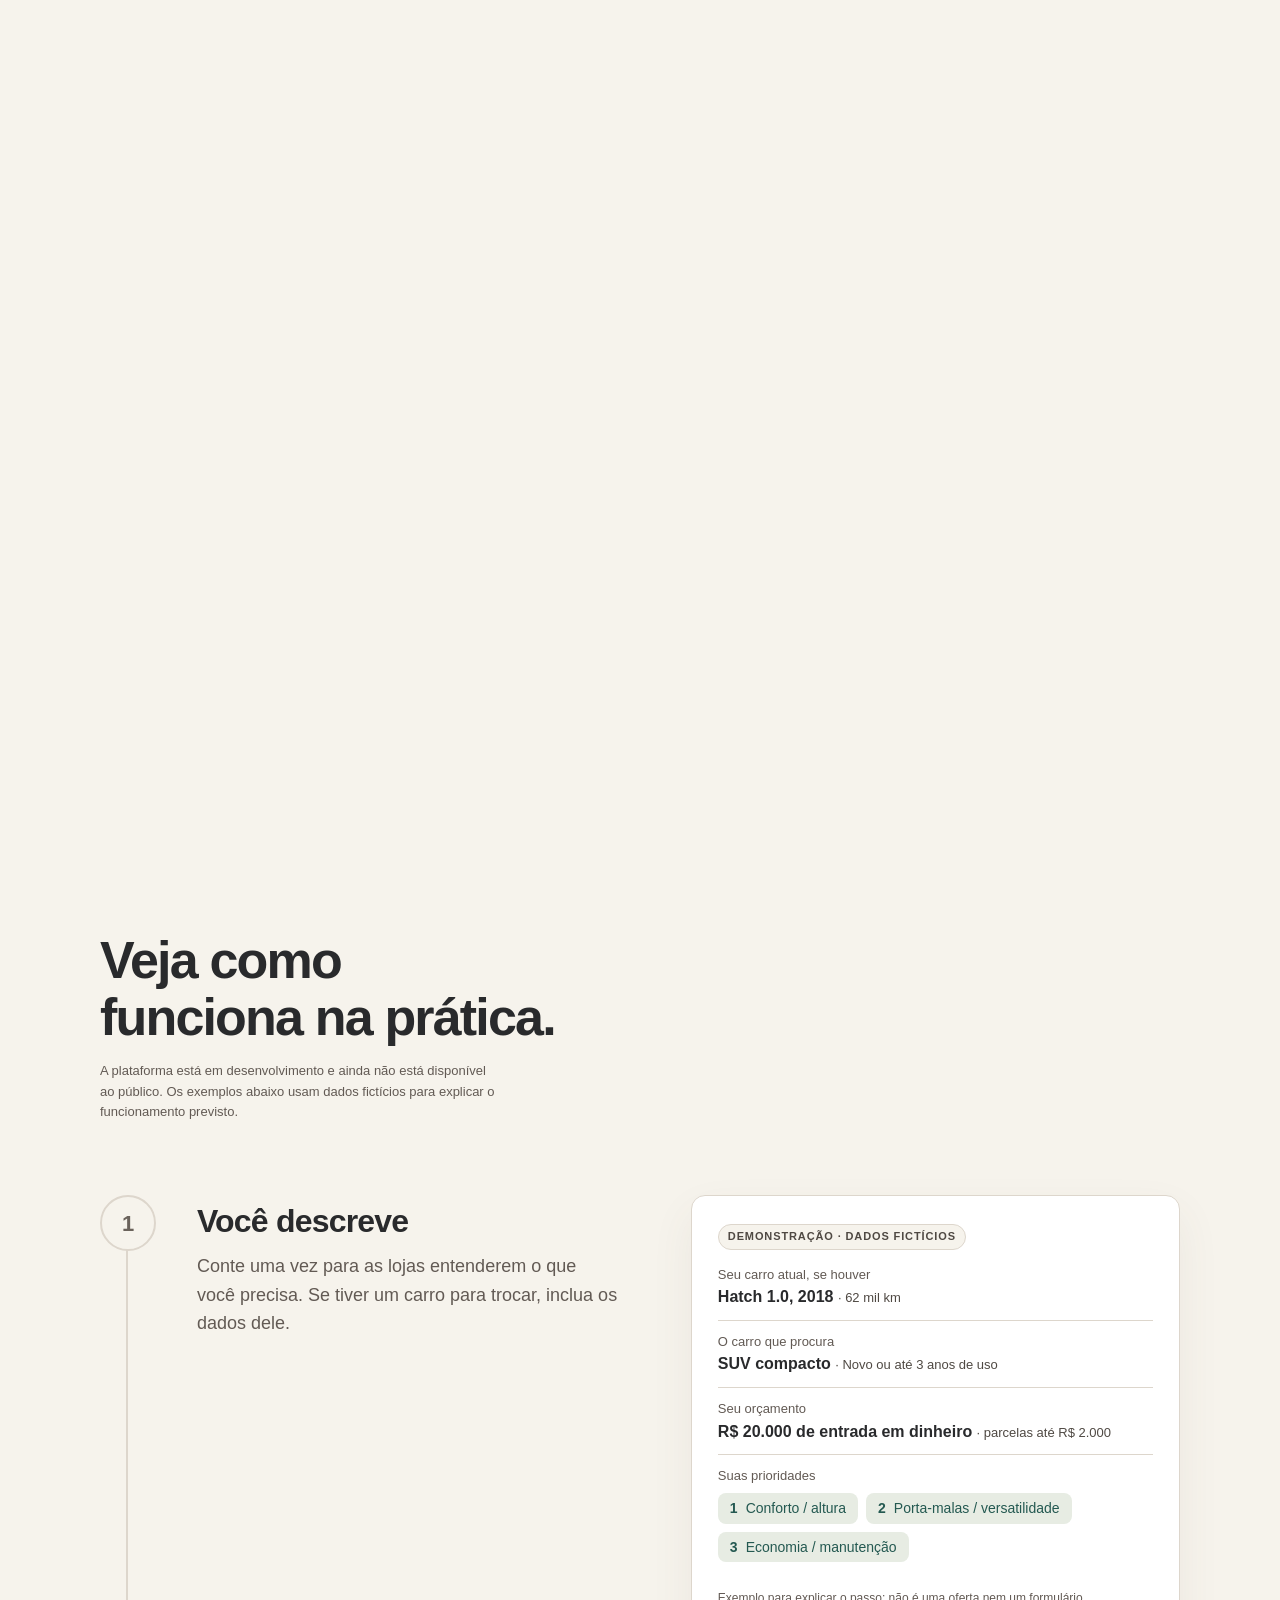
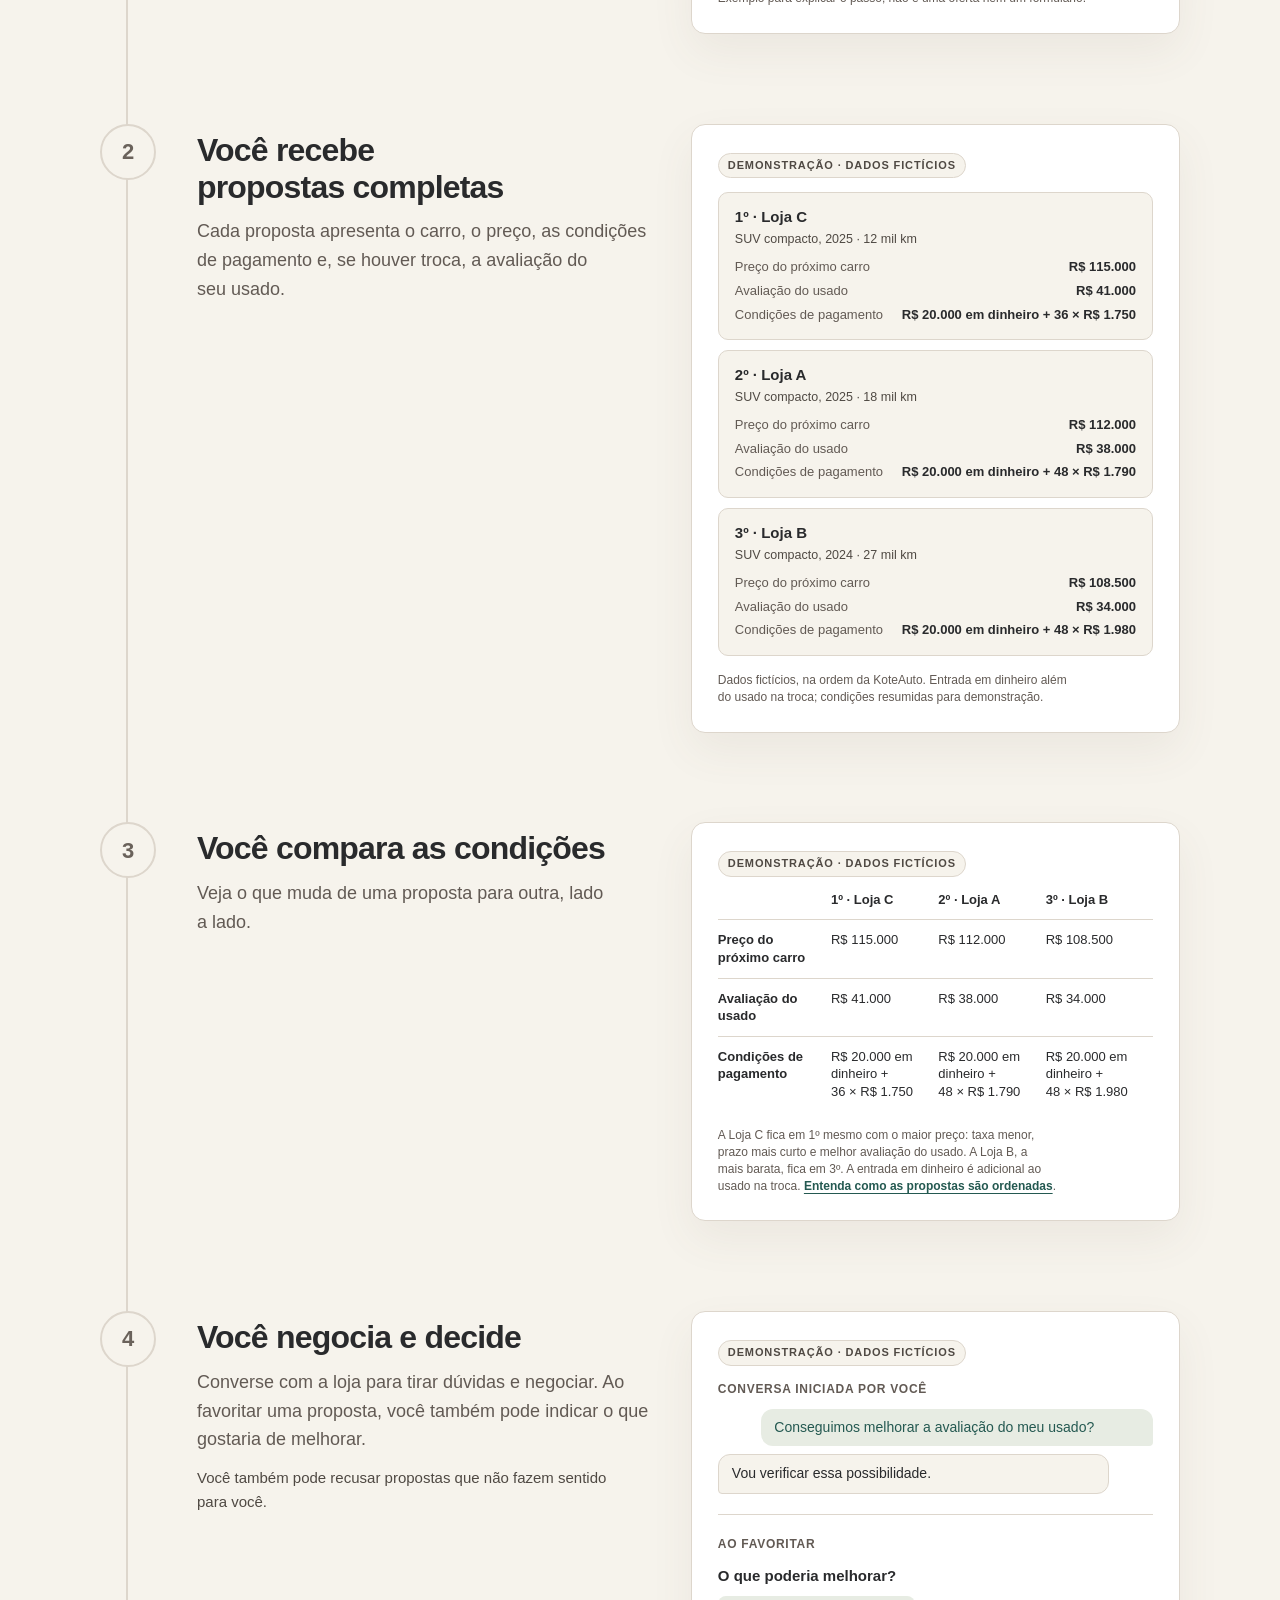
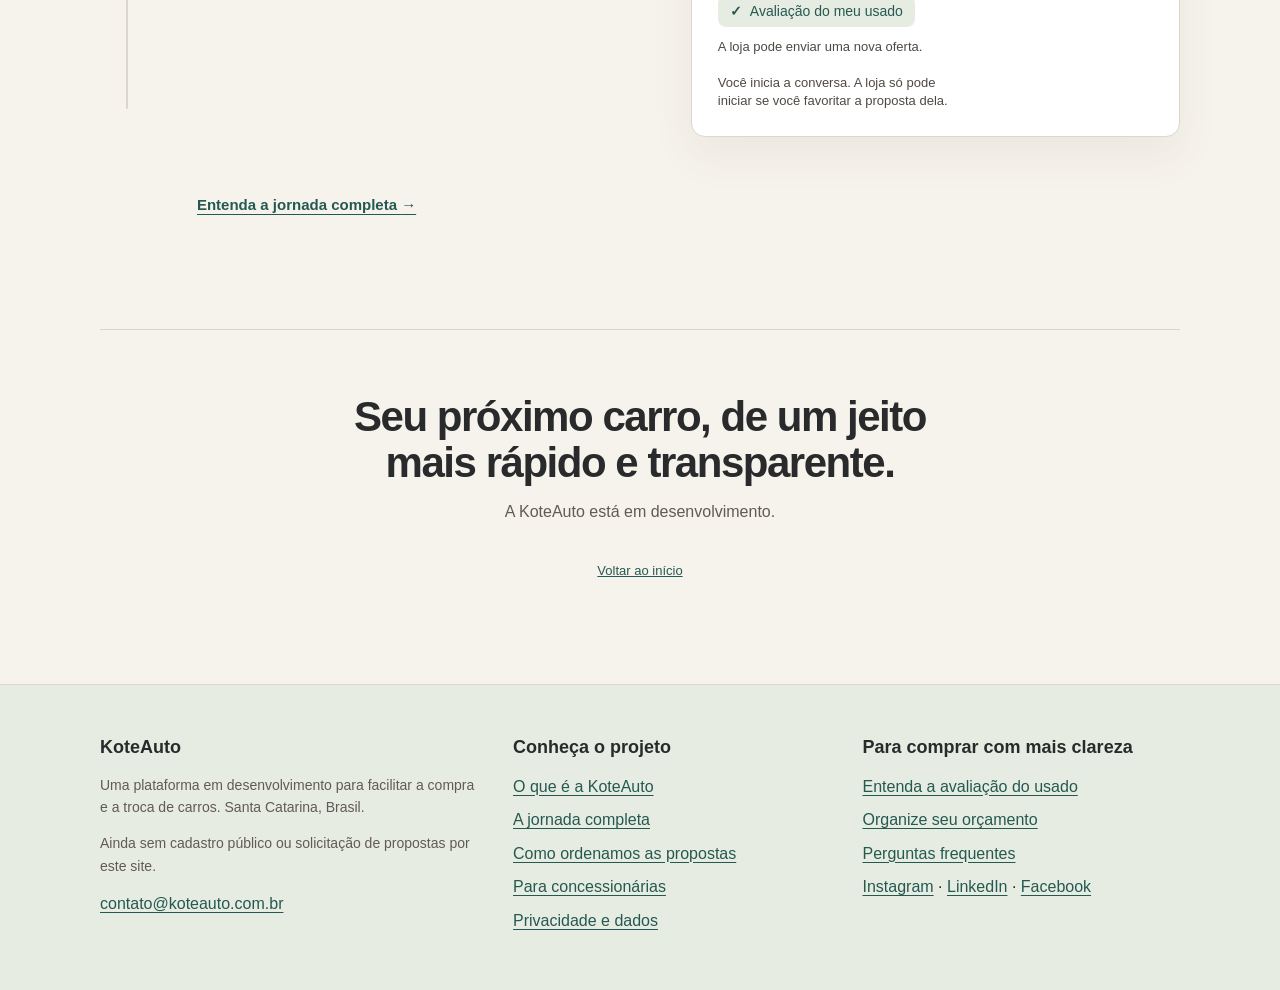
==== commit fae9493a: "Trocar "pedido" por "solicitação" nos textos do site "Pedido" remete a venda de balcão. As páginas p" ====
--- a/index.html
+++ b/index.html
@@ -58,9 +58,9 @@
       <div class="wrap">
         <p class="eyebrow-d rv">Como funciona</p>
         <h2 class="rv" style="--d:.03s">Do que você procura à decisão.</h2>
-        <p class="lead-b rv" style="--d:.06s">Um pedido para reunir propostas e negociar.</p>
+        <p class="lead-b rv" style="--d:.06s">Uma solicitação para reunir propostas e negociar.</p>
         <ul class="infos">
-          <li class="rv" style="--d:.09s"><strong>O pedido</strong><span>Você descreve o carro que tem, se houver, o que procura e quanto deseja pagar.</span></li>
+          <li class="rv" style="--d:.09s"><strong>A solicitação</strong><span>Você descreve o carro que tem, se houver, o que procura e quanto deseja pagar.</span></li>
           <li class="rv" style="--d:.12s"><strong>As propostas</strong><span>Preço, avaliação do usado e condições de pagamento sempre visíveis, no mesmo formato para todas as lojas.</span></li>
           <li class="rv" style="--d:.15s"><strong>A decisão</strong><span>Compare e negocie online, no seu tempo.</span></li>
         </ul>
@@ -152,7 +152,7 @@
 </main>
 
 <footer class="site-footer"><div class="wrap footer-grid">
-<div><h2>KoteAuto</h2><p>Uma plataforma em desenvolvimento para facilitar a compra e a troca de carros. Santa Catarina, Brasil.</p><p>Ainda sem cadastro público ou envio de pedidos por este site.</p><a href="mailto:contato@koteauto.com.br">contato@koteauto.com.br</a></div>
+<div><h2>KoteAuto</h2><p>Uma plataforma em desenvolvimento para facilitar a compra e a troca de carros. Santa Catarina, Brasil.</p><p>Ainda sem cadastro público ou solicitação de propostas por este site.</p><a href="mailto:contato@koteauto.com.br">contato@koteauto.com.br</a></div>
 <nav aria-label="Sobre a KoteAuto"><h2>Conheça o projeto</h2><ul><li><a href="/o-que-e-a-koteauto">O que é a KoteAuto</a></li><li><a href="/como-funciona">A jornada completa</a></li><li><a href="/como-ordenamos-as-propostas">Como ordenamos as propostas</a></li><li><a href="/para-concessionarias">Para concessionárias</a></li><li><a href="/privacidade-e-dados">Privacidade e dados</a></li></ul></nav>
 <nav aria-label="Guias e contato"><h2>Para comprar com mais clareza</h2><ul><li><a href="/avaliacao-do-usado">Entenda a avaliação do usado</a></li><li><a href="/quanto-de-carro-consigo-comprar">Organize seu orçamento</a></li><li><a href="/perguntas-frequentes">Perguntas frequentes</a></li><li><a href="https://www.instagram.com/contatokoteauto/">Instagram</a> · <a href="https://linkedin.com/company/koteauto">LinkedIn</a> · <a href="https://www.facebook.com/61589312203457/">Facebook</a></li></ul></nav>
 </div></footer>
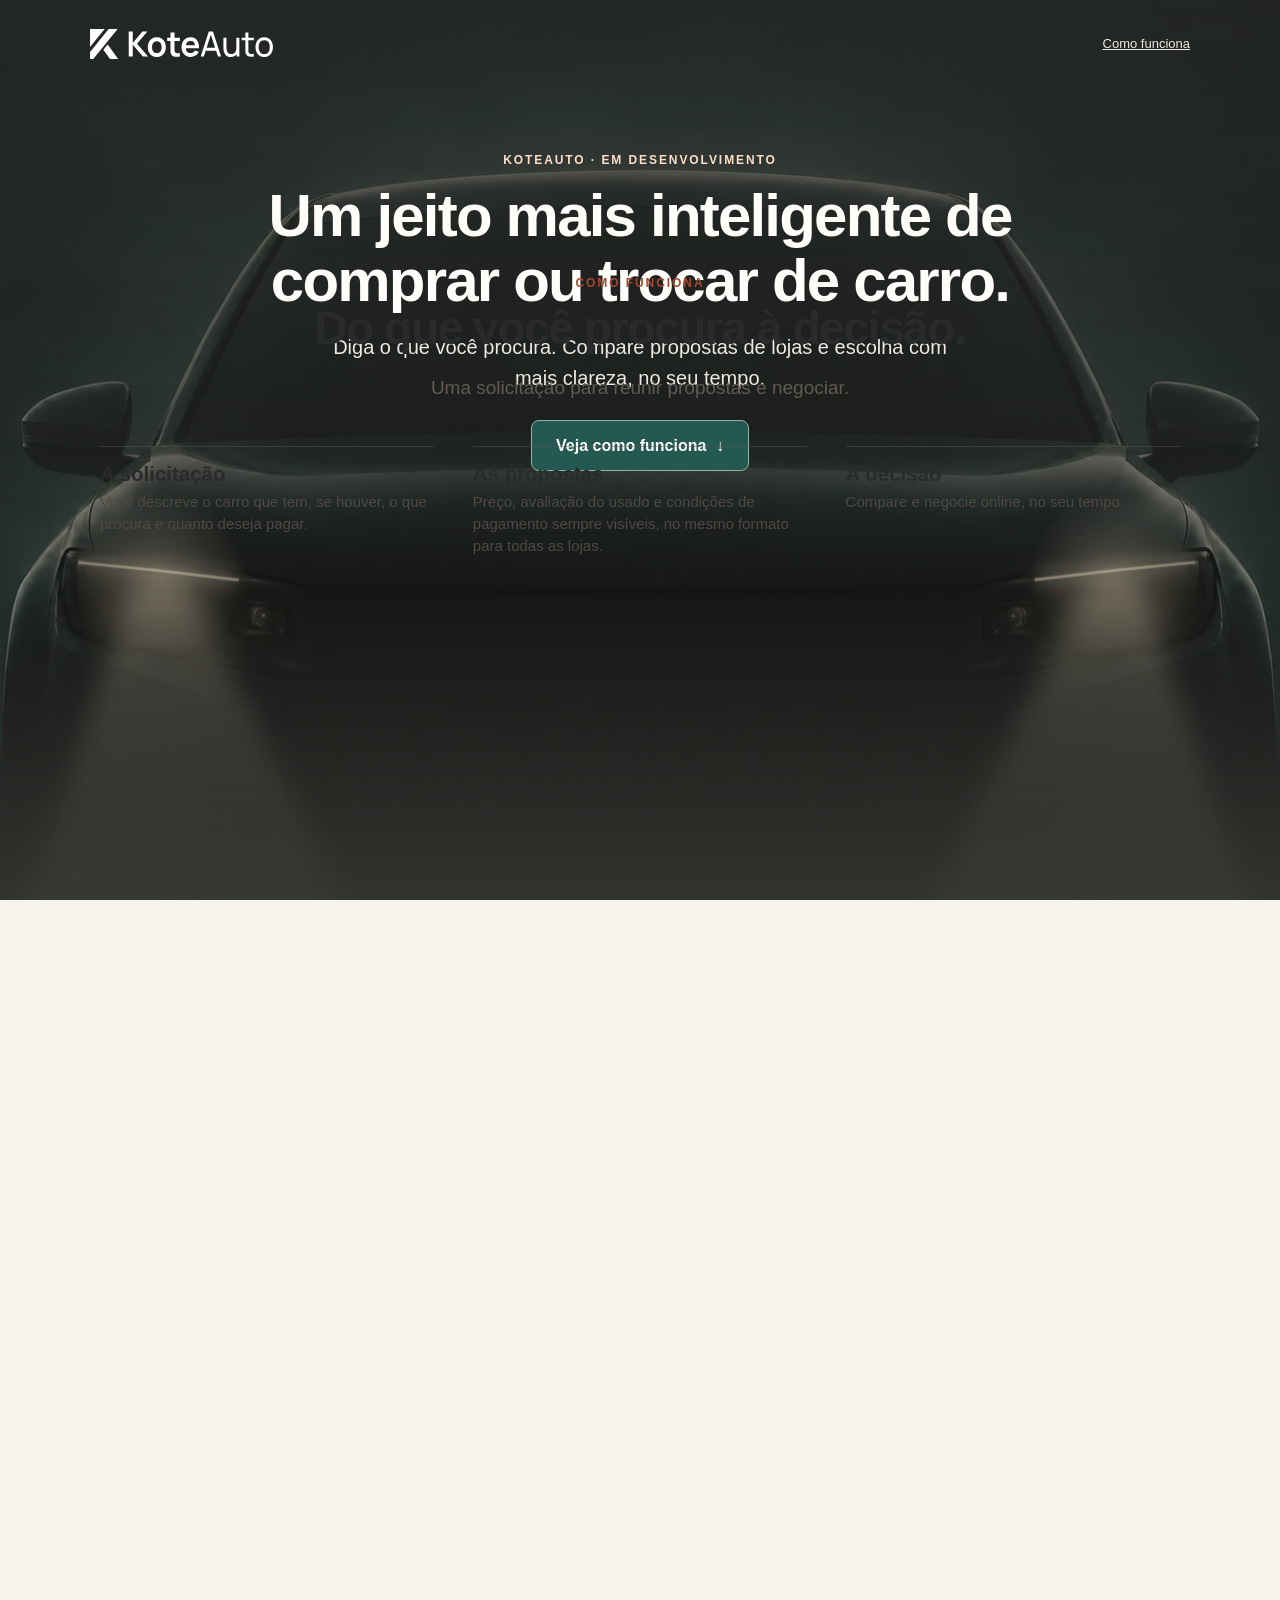
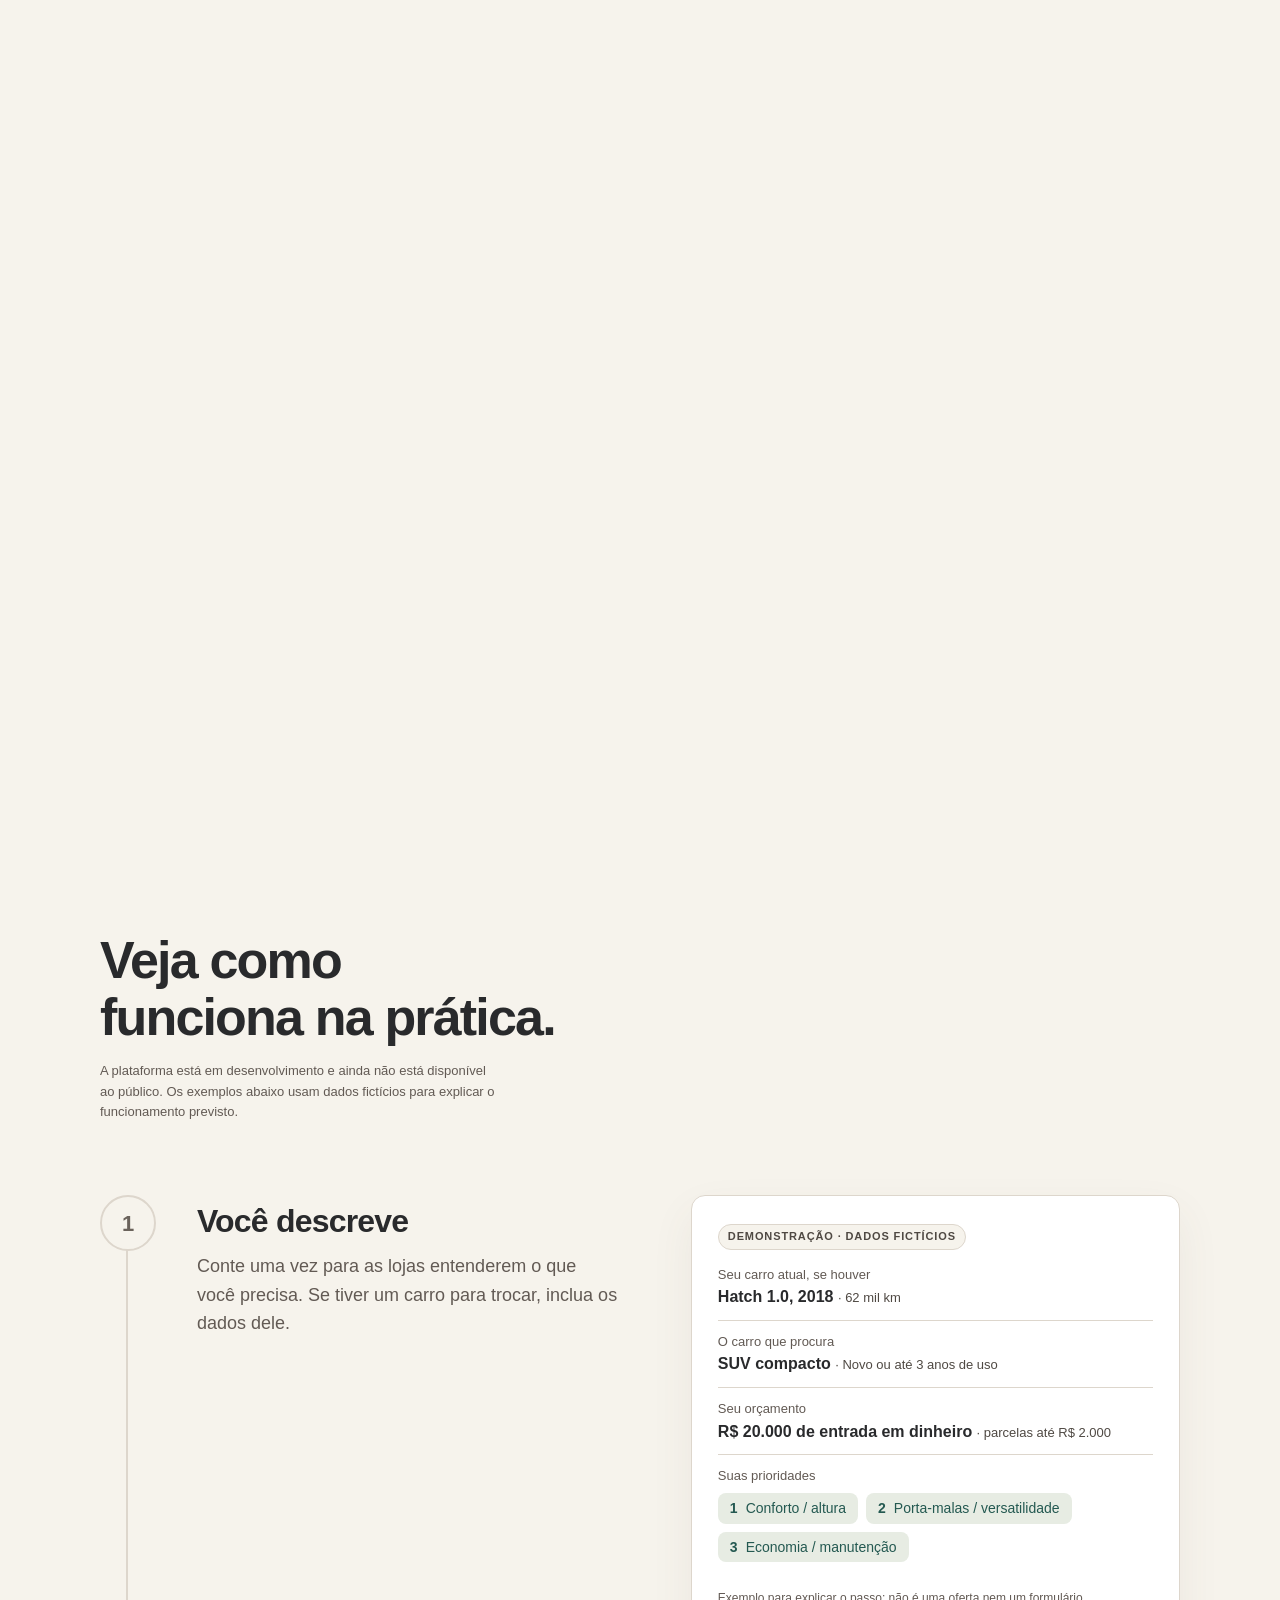
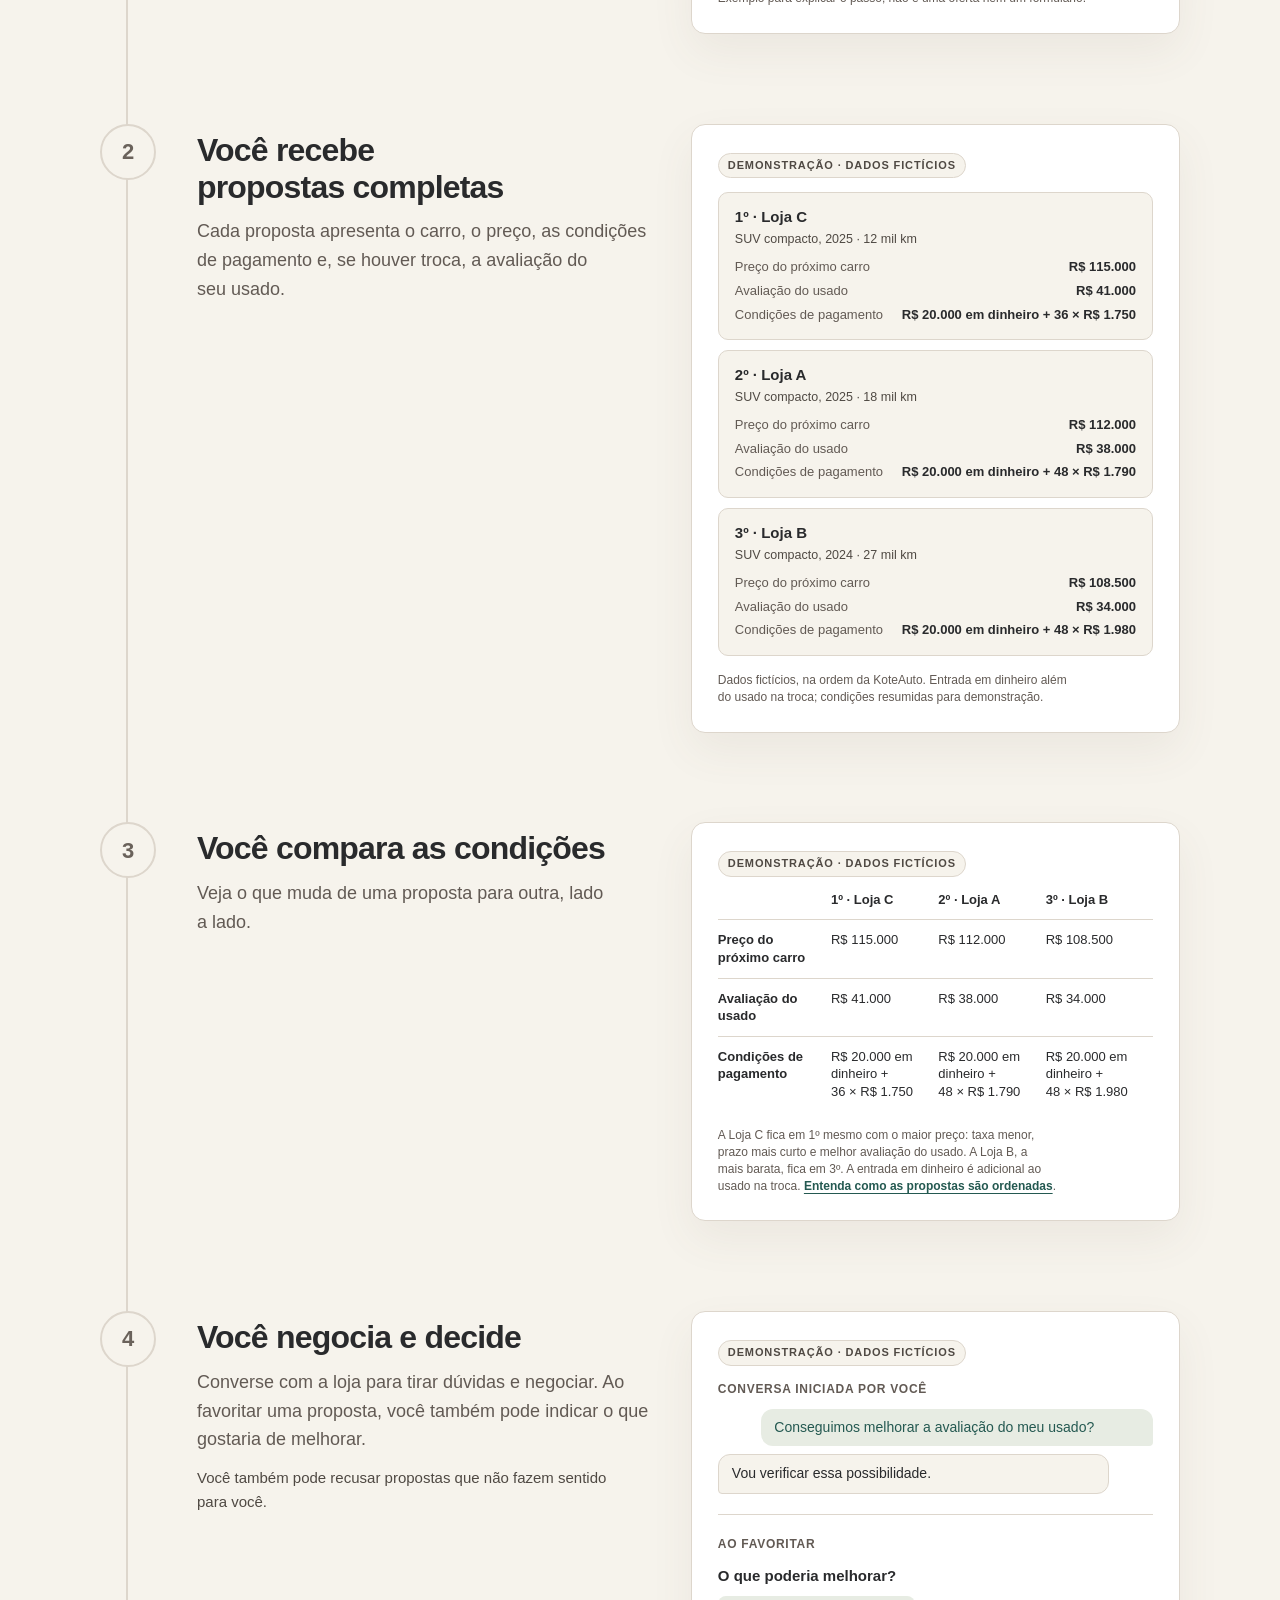
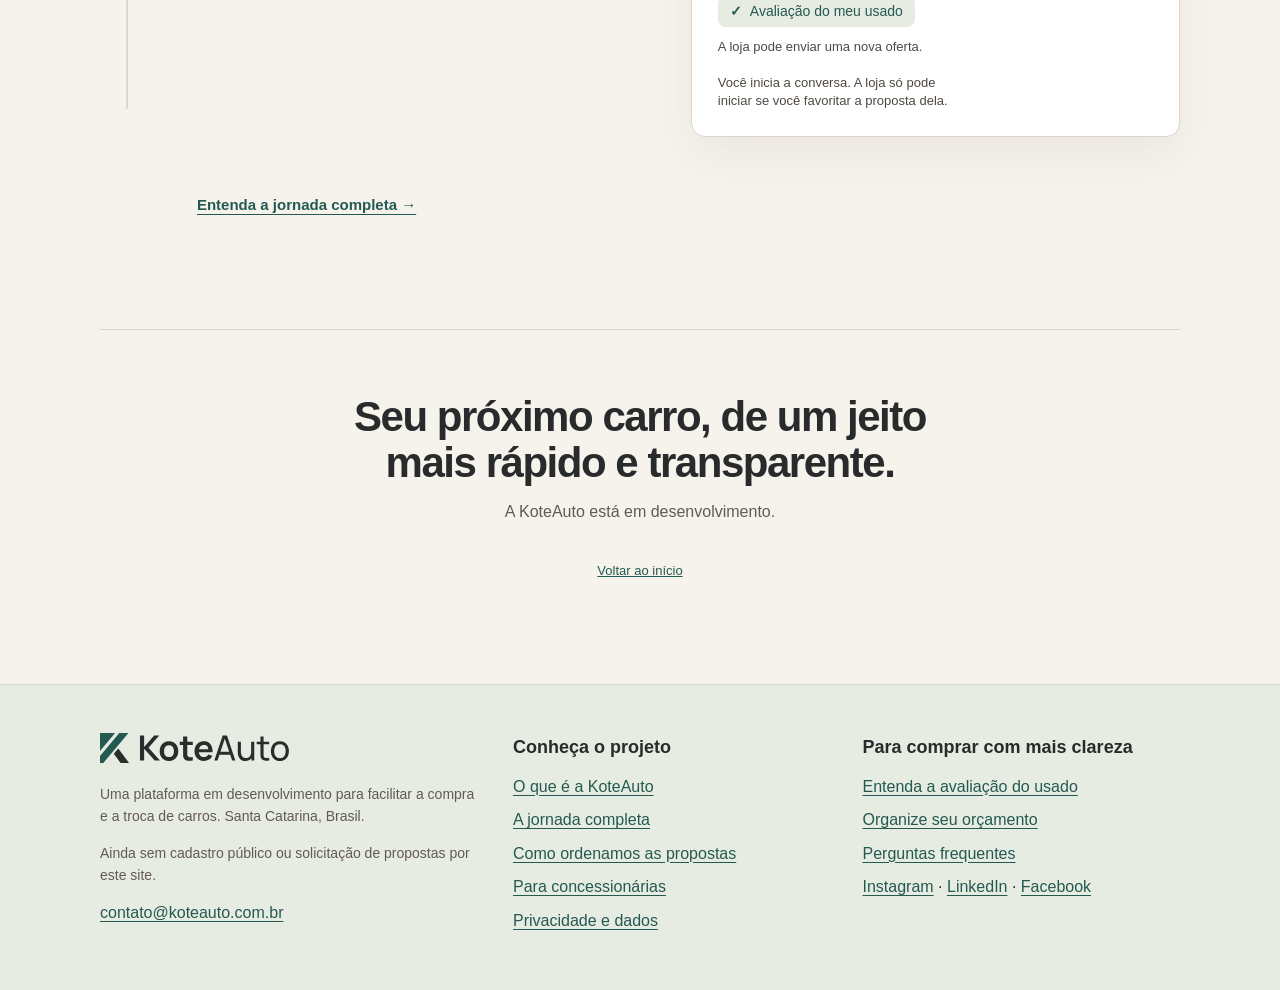
==== commit ad3ad36e: "Identidade visual v1: logo, favicon, imagem de fundo e compartilhamento - Logo oficial no cabeçalho " ====
--- a/index.html
+++ b/index.html
@@ -17,13 +17,16 @@
   <meta property="og:title" content="KoteAuto | Marketplace reverso de compra e troca de carros" />
   <meta property="og:description" content="Conheça a proposta da KoteAuto para comprar e trocar de carro com mais clareza. Plataforma em desenvolvimento." />
   <meta property="og:url" content="https://www.koteauto.com.br/" />
-  <meta property="og:image" content="https://www.koteauto.com.br/assets/silhueta-1672.webp" />
-  <meta property="og:image:alt" content="Silhueta frontal de um carro com faróis suaves" />
+  <meta property="og:image" content="https://www.koteauto.com.br/assets/brand/koteauto-compartilhamento-1200x630.jpg" />
+<meta property="og:image:width" content="1200" />
+<meta property="og:image:height" content="630" />
+  <meta property="og:image:alt" content="Logo da KoteAuto sobre a frente de um carro: um jeito mais inteligente de comprar ou trocar de carro" />
   <meta name="twitter:card" content="summary_large_image" />
   <meta name="twitter:title" content="KoteAuto | Compra e troca de carros com propostas comparáveis" />
   <meta name="twitter:description" content="Conheça a proposta da KoteAuto para reduzir o desgaste de comprar ou trocar de carro." />
-  <meta name="twitter:image" content="https://www.koteauto.com.br/assets/silhueta-1672.webp" />
+  <meta name="twitter:image" content="https://www.koteauto.com.br/assets/brand/koteauto-compartilhamento-1200x630.jpg" />
   <link rel="icon" href="/favicon.svg" type="image/svg+xml" />
+<link rel="apple-touch-icon" href="/apple-touch-icon.png" />
   <link rel="stylesheet" href="/assets/home.css">
 </head>
 <body id="topo">
@@ -35,7 +38,7 @@
       <div class="scene" aria-hidden="true">
         <div class="rig">
           <div class="cw">
-            <div class="pic"><img class="car" src="/assets/silhueta-1672.webp" srcset="/assets/silhueta-960.webp 960w, /assets/silhueta-1672.webp 1672w" sizes="(max-width:700px) 135vw, (min-aspect-ratio:1672/941) 100vw, 178svh" fetchpriority="high" decoding="async" alt="" width="1672" height="941"><div class="shade"></div></div>
+            <div class="pic"><img class="car" src="/assets/carro-frente-1672.webp" srcset="/assets/carro-frente-960.webp 960w, /assets/carro-frente-1672.webp 1672w" sizes="(max-width:700px) 135vw, (min-aspect-ratio:1672/941) 100vw, 178svh" fetchpriority="high" decoding="async" alt="" width="1672" height="941"><div class="shade"></div></div>
             <div class="bm ln" data-base="-4"><i></i></div><div class="bm rn" data-base="4"><i></i></div>
             <div class="gl ln"></div><div class="gl rn"></div>
           </div>
@@ -44,11 +47,11 @@
         <div class="flood"></div>
       </div>
       <div class="hero-copy">
-        <nav class="nav" aria-label="Navegação principal"><a class="brand" href="#topo">kote<span>auto</span></a><a class="nl" href="#como-funciona">Como funciona</a></nav>
+        <nav class="nav" aria-label="Navegação principal"><a class="brand" href="#topo" aria-label="KoteAuto — início"><img src="/assets/brand/koteauto-logo-horizontal-branco.svg" width="760" height="120" alt="KoteAuto"></a><a class="nl" href="#como-funciona">Como funciona</a></nav>
         <div class="hc">
           <p class="eyebrow">KoteAuto · em desenvolvimento</p>
-          <h1>Uma forma mais rápida de comprar ou trocar de carro.</h1>
-          <p class="sup">Diga qual carro você busca e quanto deseja pagar. Receba propostas de lojas e compare antes de decidir.</p>
+          <h1>Um jeito mais inteligente de comprar ou trocar de carro.</h1>
+          <p class="sup">Diga o que você procura. Compare propostas de lojas e escolha com mais clareza, no seu tempo.</p>
           <a class="cta" href="#como-funciona">Veja como funciona <span aria-hidden="true">↓</span></a>
         </div>
       </div>
@@ -152,7 +155,7 @@
 </main>
 
 <footer class="site-footer"><div class="wrap footer-grid">
-<div><h2>KoteAuto</h2><p>Uma plataforma em desenvolvimento para facilitar a compra e a troca de carros. Santa Catarina, Brasil.</p><p>Ainda sem cadastro público ou solicitação de propostas por este site.</p><a href="mailto:contato@koteauto.com.br">contato@koteauto.com.br</a></div>
+<div><h2 class="footer-brand"><img src="/assets/brand/koteauto-logo-horizontal-cor.svg" width="760" height="120" alt="KoteAuto" loading="lazy"></h2><p>Uma plataforma em desenvolvimento para facilitar a compra e a troca de carros. Santa Catarina, Brasil.</p><p>Ainda sem cadastro público ou solicitação de propostas por este site.</p><a href="mailto:contato@koteauto.com.br">contato@koteauto.com.br</a></div>
 <nav aria-label="Sobre a KoteAuto"><h2>Conheça o projeto</h2><ul><li><a href="/o-que-e-a-koteauto">O que é a KoteAuto</a></li><li><a href="/como-funciona">A jornada completa</a></li><li><a href="/como-ordenamos-as-propostas">Como ordenamos as propostas</a></li><li><a href="/para-concessionarias">Para concessionárias</a></li><li><a href="/privacidade-e-dados">Privacidade e dados</a></li></ul></nav>
 <nav aria-label="Guias e contato"><h2>Para comprar com mais clareza</h2><ul><li><a href="/avaliacao-do-usado">Entenda a avaliação do usado</a></li><li><a href="/quanto-de-carro-consigo-comprar">Organize seu orçamento</a></li><li><a href="/perguntas-frequentes">Perguntas frequentes</a></li><li><a href="https://www.instagram.com/contatokoteauto/">Instagram</a> · <a href="https://linkedin.com/company/koteauto">LinkedIn</a> · <a href="https://www.facebook.com/61589312203457/">Facebook</a></li></ul></nav>
 </div></footer>
@@ -197,7 +200,7 @@
     },
     {
       "@type": "WebSite",
-      "dateModified": "2026-10-06",
+      "dateModified": "2026-10-13",
       "@id": "https://www.koteauto.com.br/#site",
       "url": "https://www.koteauto.com.br/",
       "name": "KoteAuto",
--- a/assets/home.css
+++ b/assets/home.css
@@ -29,15 +29,17 @@
 .pic>*{position:absolute}
 .car{inset:0;width:100%;height:100%;opacity:.58;display:block}
 .shade{inset:0;background:linear-gradient(180deg,#252825B3 0%,#25282580 48%,#2528251A 66%,#32342F 100%);pointer-events:none}
-.ln{left:17%;top:68.5%}.rn{left:82.8%;top:68.5%}
+.ln{left:19.9%;top:64%}.rn{left:79.7%;top:64%}
 .bm{width:22%;height:42%;margin-left:-11%;transform-origin:50% 0;filter:blur(12px);opacity:.5;pointer-events:none}
 .bm.ln{transform:rotate(-4deg)}.bm.rn{transform:rotate(4deg)}
 .bm i{display:block;width:100%;height:100%;clip-path:polygon(43% 0,57% 0,100% 100%,0 100%);background:linear-gradient(to bottom,rgba(255,241,210,.55),rgba(255,247,225,.17) 55%,rgba(255,250,236,0))}
 .gl{width:11%;aspect-ratio:1;margin:-5.5% 0 0 -5.5%;pointer-events:none;opacity:.3;background:radial-gradient(circle closest-side,rgba(255,238,205,.75),rgba(255,238,205,0))}
 .hero-copy{position:relative;z-index:8;padding:0 clamp(20px,5vw,60px);text-align:center}
 .nav{display:flex;align-items:center;justify-content:space-between;gap:16px;max-width:1100px;margin:0 auto;padding:22px 0}
-.brand{color:#F6F3EC;text-decoration:none;letter-spacing:-1px;font-size:27px;font-weight:700}
-.brand span{color:var(--lcopper);font-weight:400}
+.brand{display:inline-flex;align-items:center;min-height:44px;padding:6px 0;text-decoration:none;flex-shrink:0}
+.brand img{display:block;width:184px;height:auto}
+.footer-brand img{display:block;width:190px;max-width:100%;height:auto;margin-bottom:20px}
+@media(max-width:700px){.brand img{width:152px}}
 .nl{color:#EEEAE3;font-size:13px}
 .hc{max-width:760px;margin:clamp(24px,7svh,80px) auto 0}
 .eyebrow{margin:0 0 14px;font-size:12px;font-weight:700;letter-spacing:.16em;text-transform:uppercase;color:var(--lcopper)}
